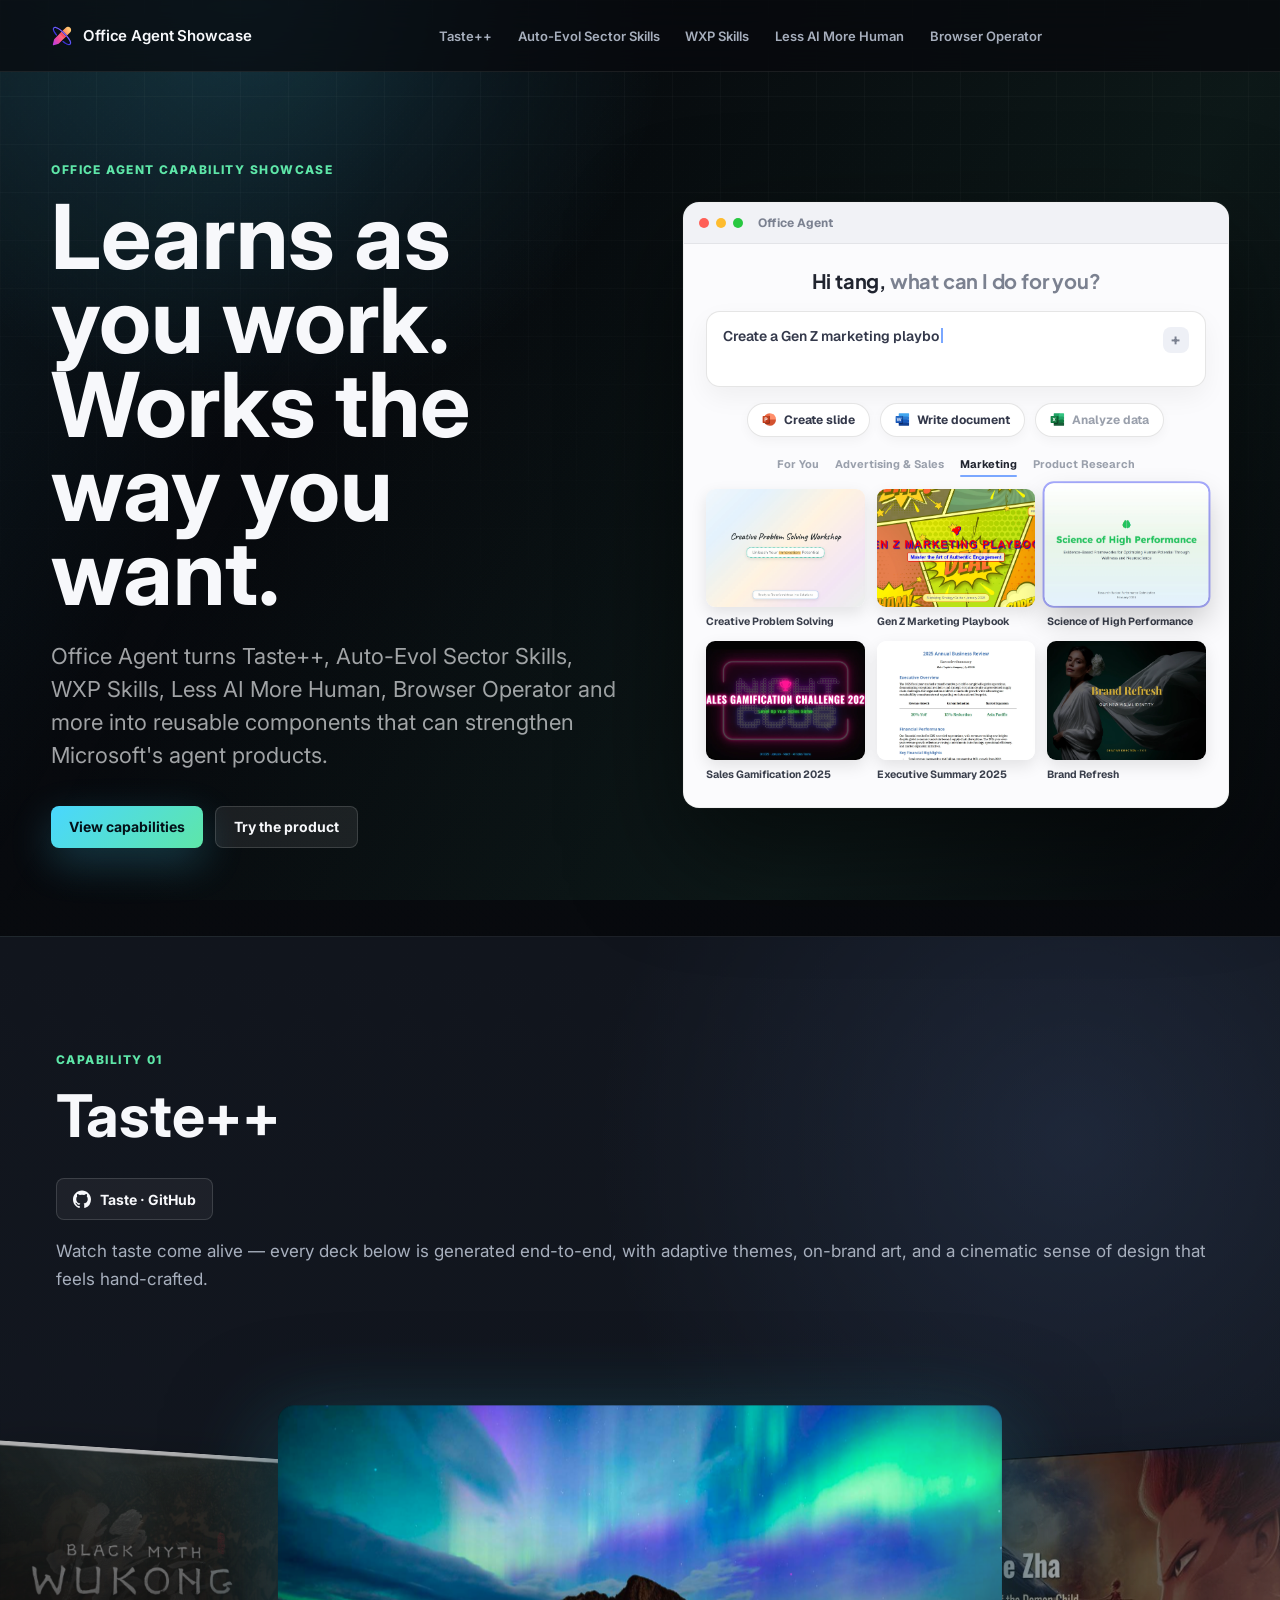
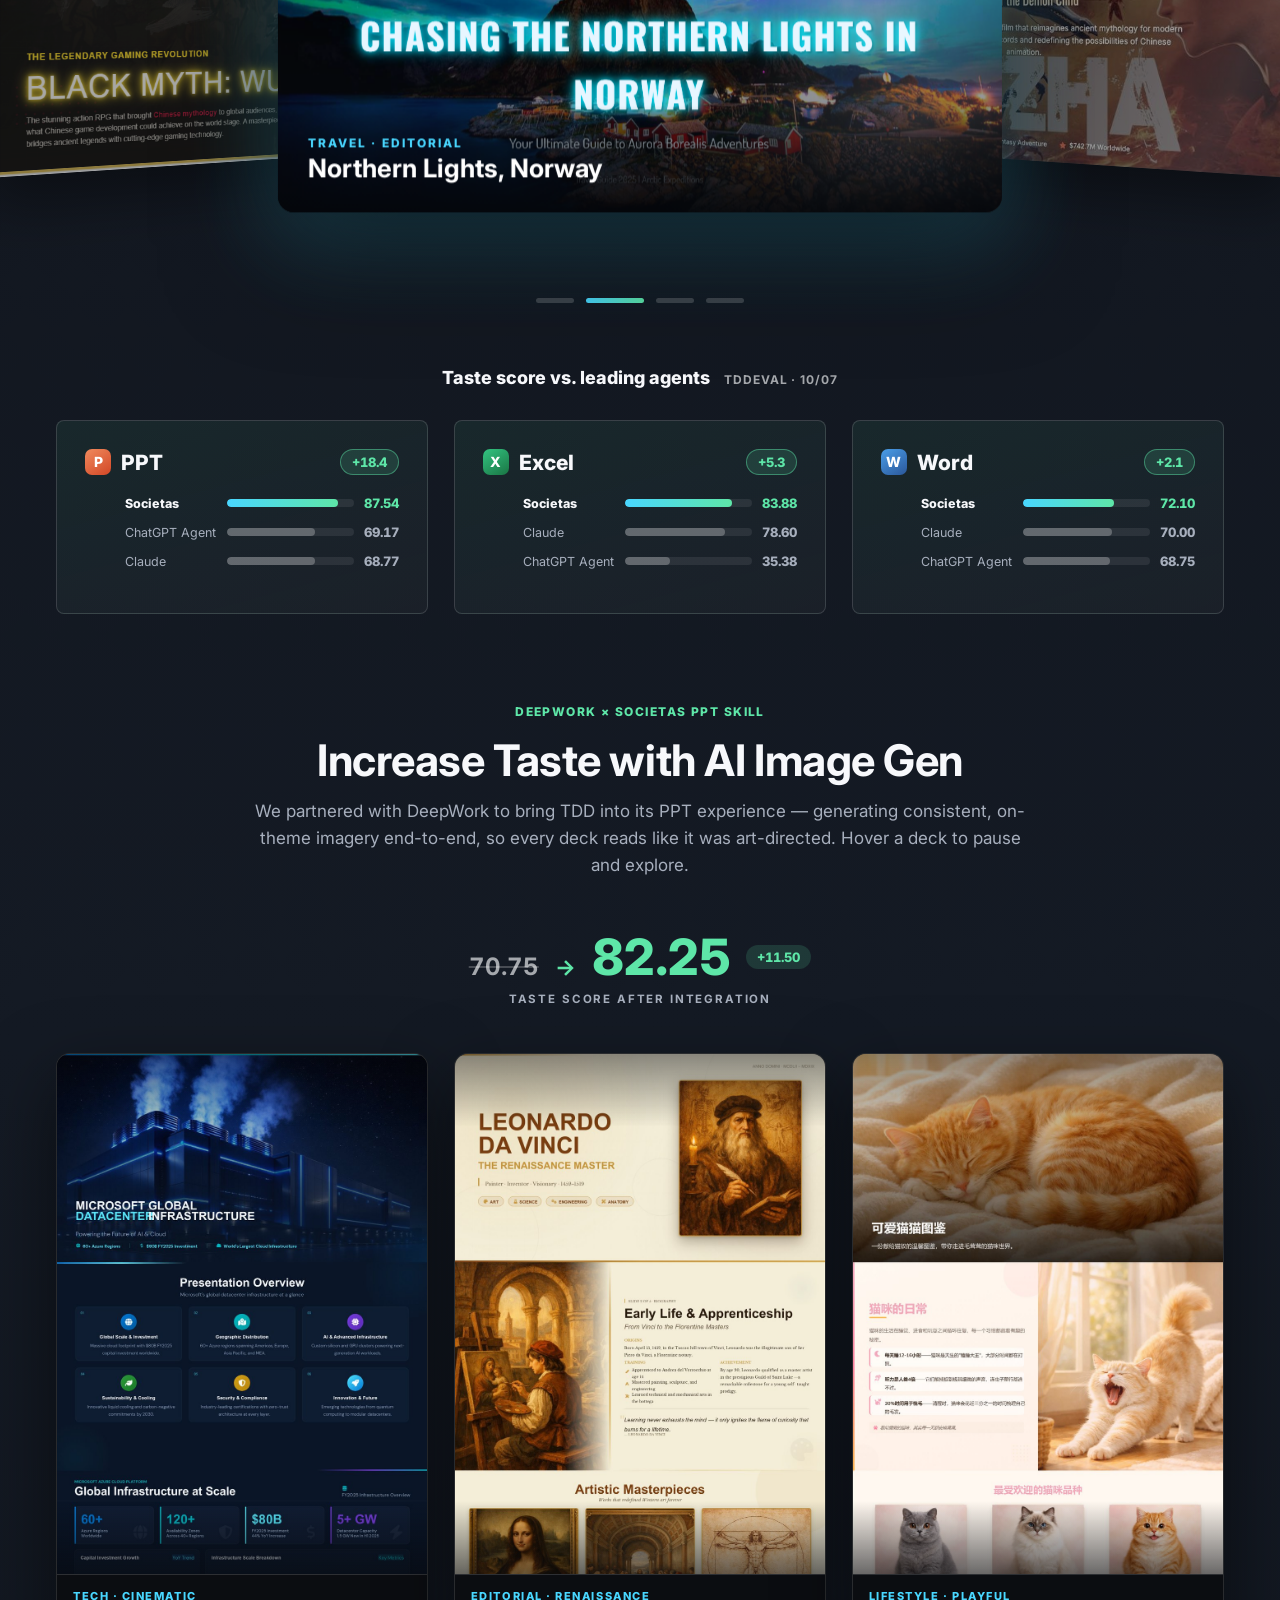
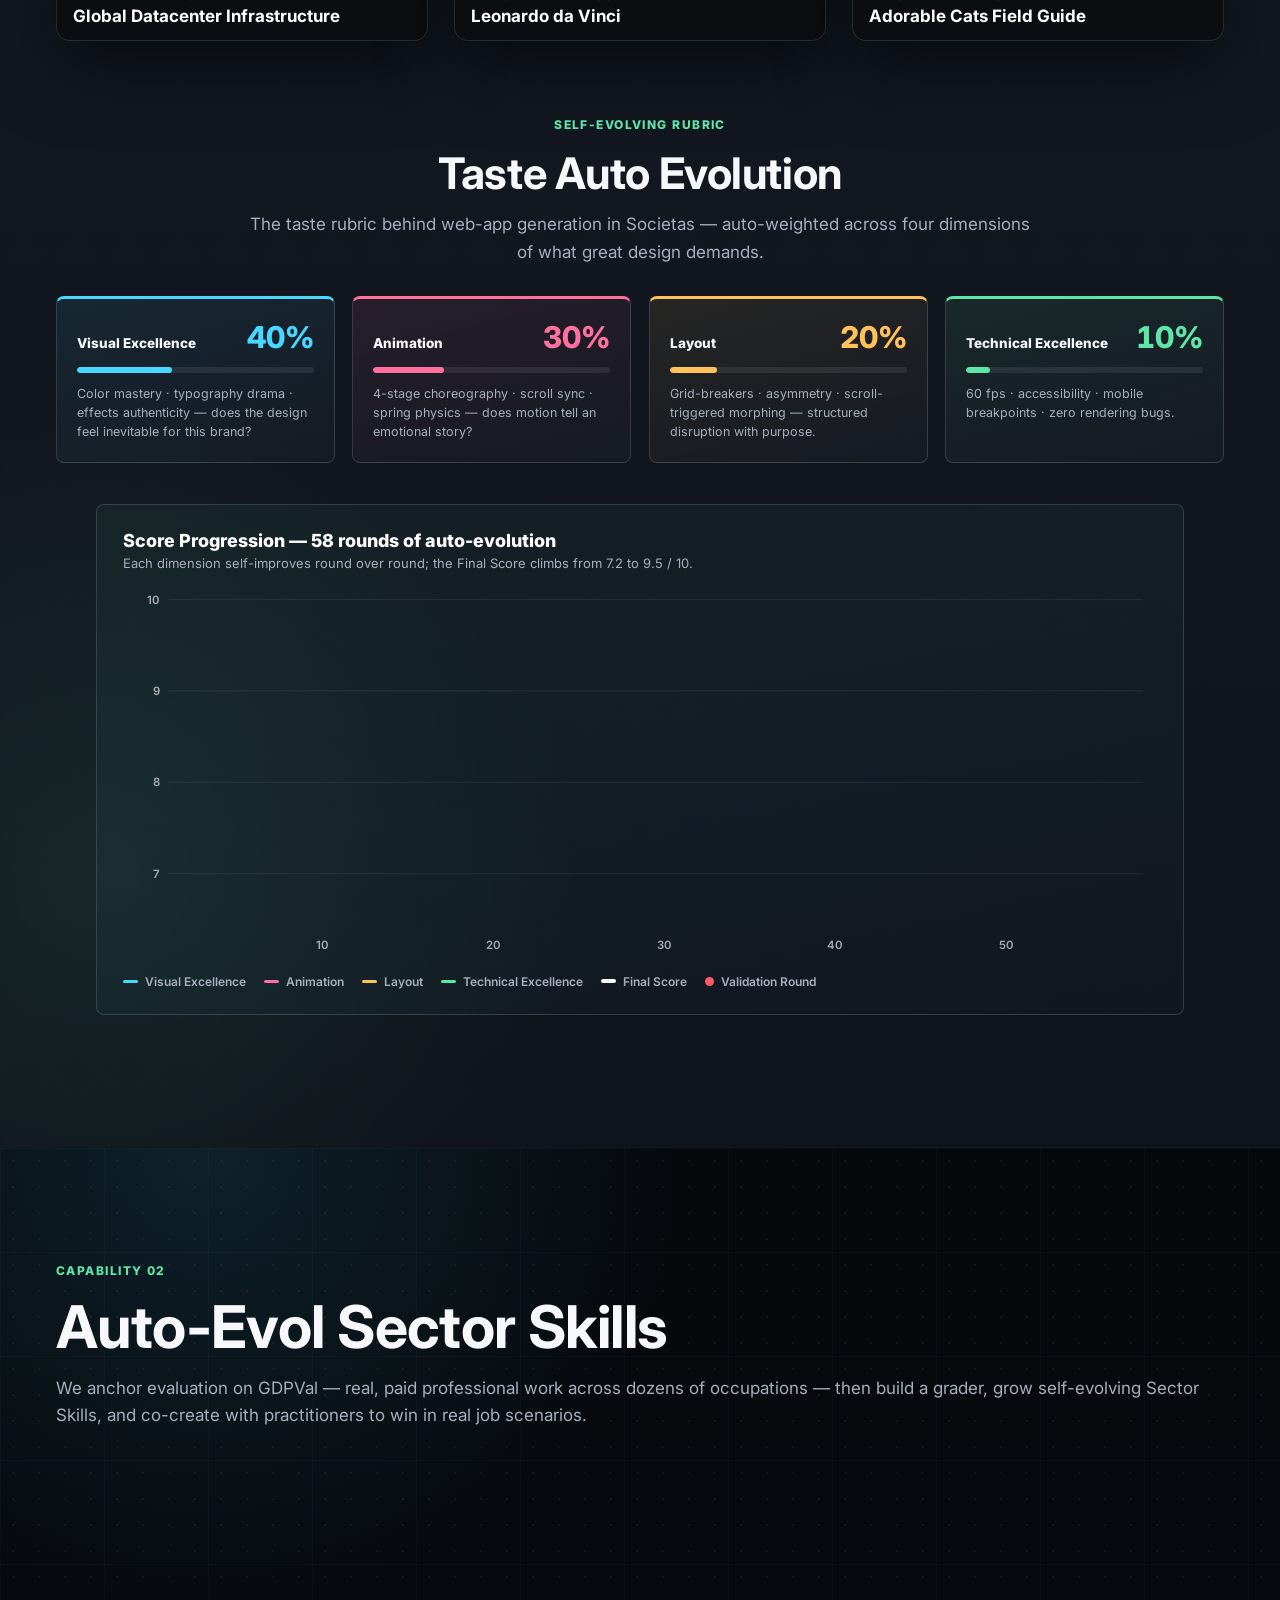
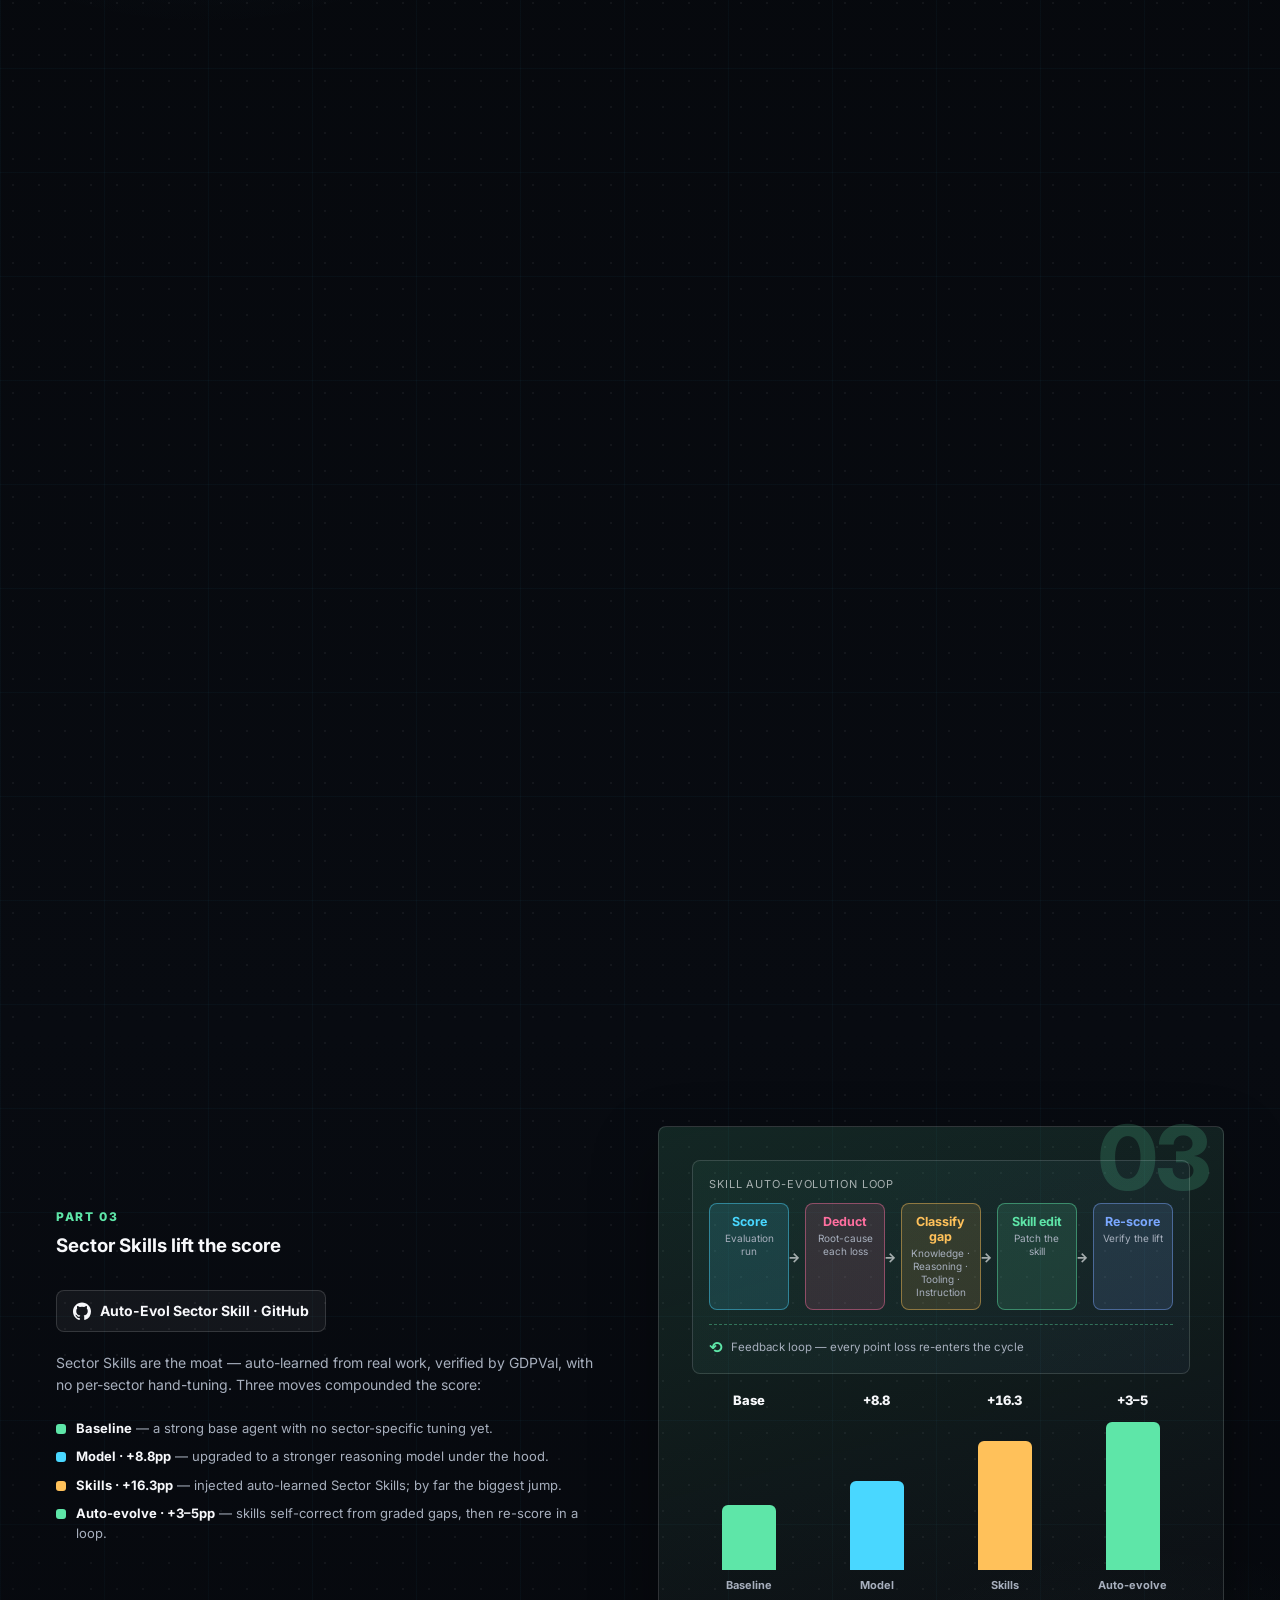
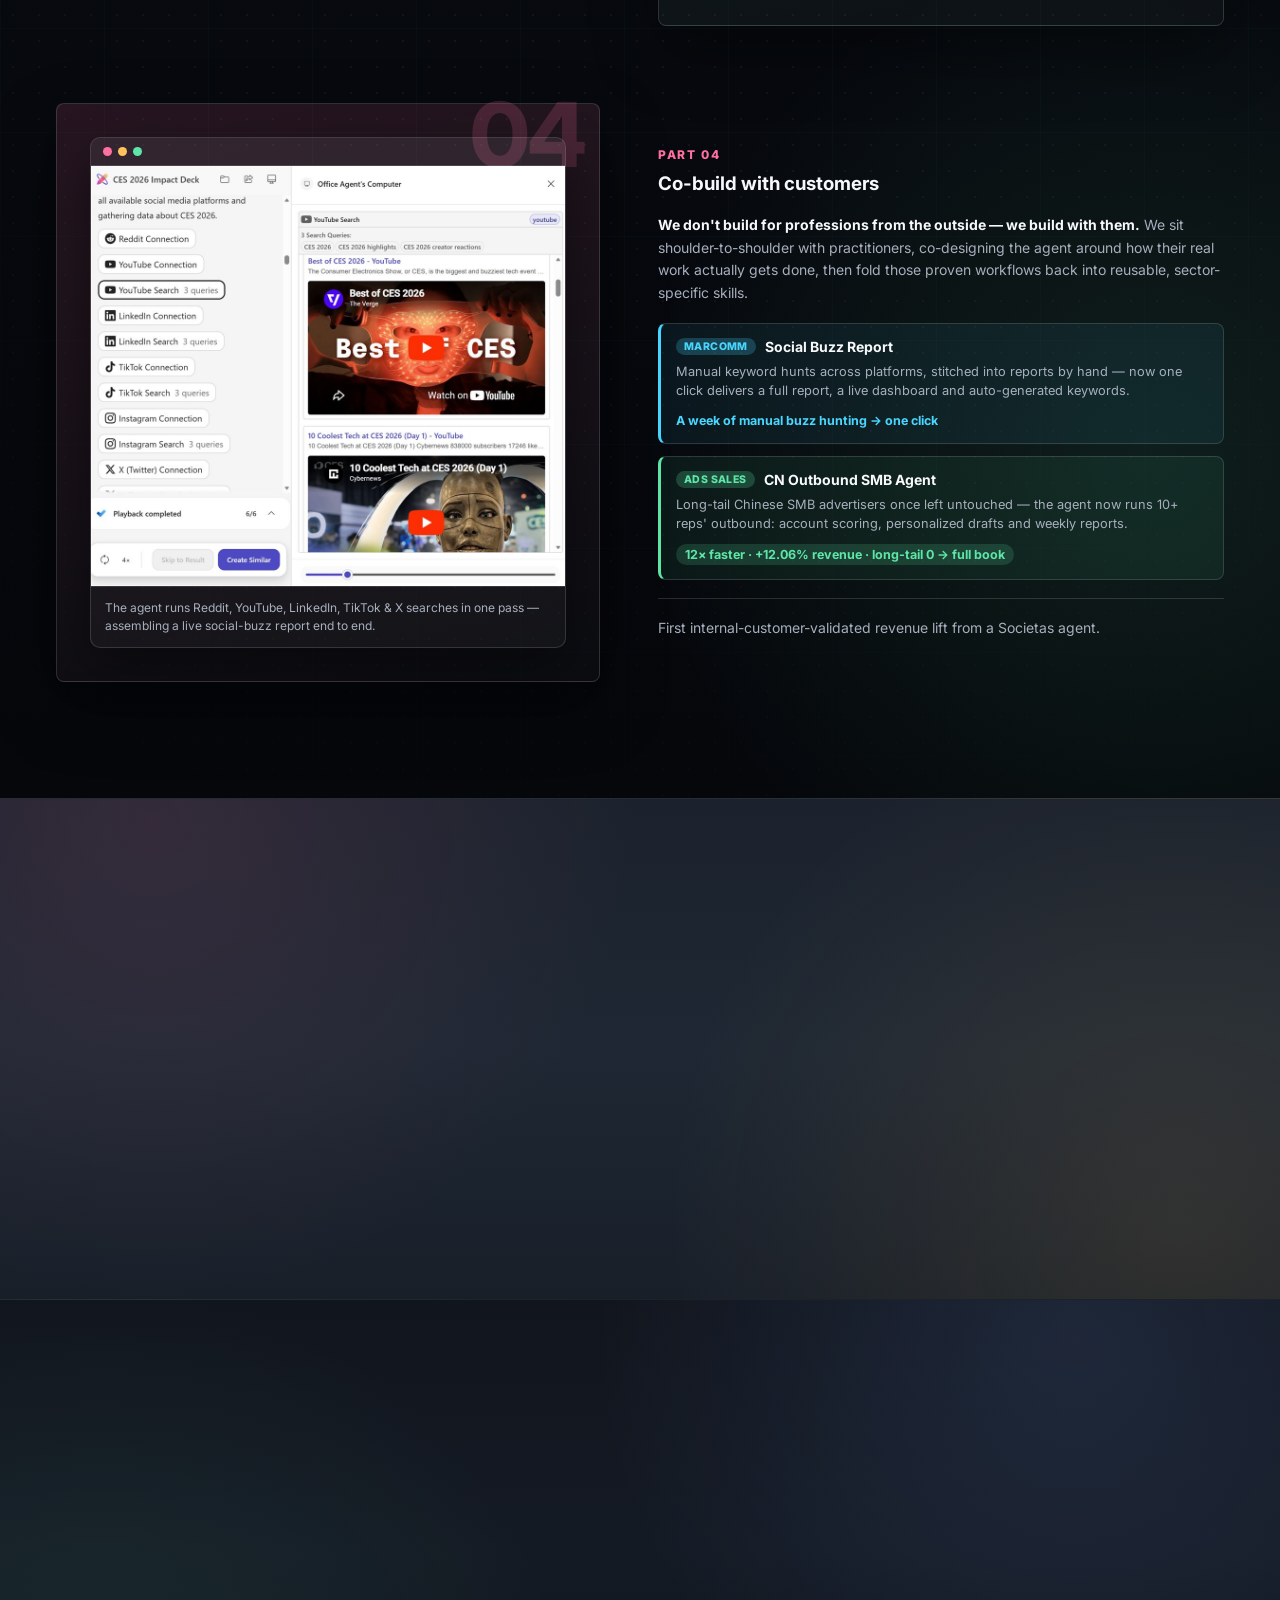
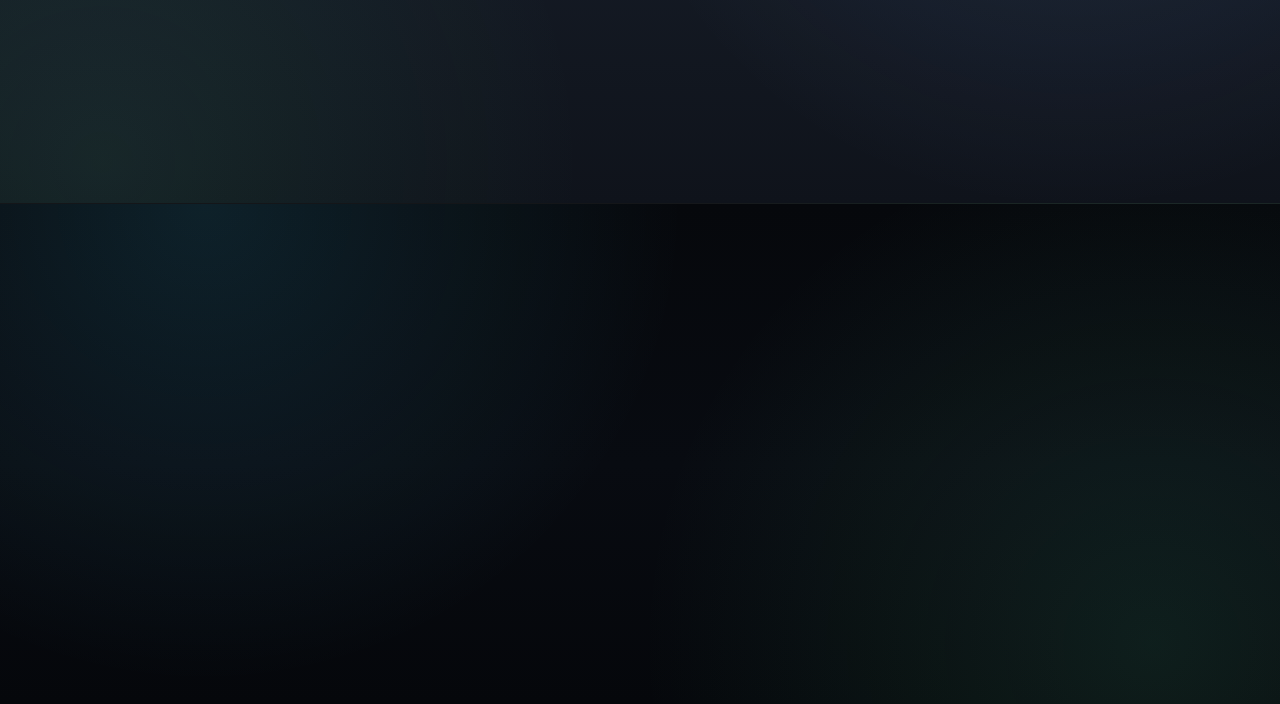
==== v1/index.html @ a9131912 "Initial commit: Office Agent capability showcase" ====
<!doctype html>
<html lang="en">
<head>
  <meta charset="utf-8">
  <meta name="viewport" content="width=device-width, initial-scale=1">
  <title>Office Agent Capability Showcase</title>
  <meta name="description" content="Office Agent turns Taste++, Auto-Evol Sector Skills, WXP Skills, Less AI More Human, and Browser Operator into reusable components that strengthen Microsoft's agent products.">
  <link rel="icon" href="../agent_logo.svg" type="image/svg+xml">
  <meta property="og:type" content="website">
  <meta property="og:title" content="Office Agent Capability Showcase">
  <meta property="og:description" content="Learns as you work. Works the way you want.">
  <meta property="og:image" content="assets/cover2_genz.png">
  <meta name="twitter:card" content="summary_large_image">
  <link rel="preconnect" href="https://fonts.googleapis.com">
  <link rel="preconnect" href="https://fonts.gstatic.com" crossorigin>
  <link href="https://fonts.googleapis.com/css2?family=Inter:wght@400;500;600;700;800&family=Plus+Jakarta+Sans:wght@500;600;700;800&display=swap" rel="stylesheet">
  <link rel="stylesheet" href="assets/fonts/geist.css">
  <link rel="stylesheet" href="styles.css">
</head>
<body>
  <div class="site-shell">
    <header class="topbar" aria-label="Primary navigation">
      <a class="brand" href="#top" aria-label="Office Agent Showcase home">
        <img class="brand-mark" src="../agent_logo.svg" alt="" width="22" height="22">
        <span>Office Agent Showcase</span>
      </a>
      <nav class="nav-links" aria-label="Showcase sections">
        <a href="#taste">Taste++</a>
        <a href="#eval">Auto-Evol Sector Skills</a>
        <a href="#excel">WXP Skills</a>
        <a href="#human">Less AI More Human</a>
        <a href="#browser">Browser Operator</a>
      </nav>
    </header>

    <main id="top">
      <section class="hero section-band" aria-labelledby="hero-title">
        <div class="hero-copy">
          <p class="eyebrow">Office Agent Capability Showcase</p>
          <h1 id="hero-title">Learns as you work. Works the way you want.</h1>
          <p class="hero-lede">Office Agent turns Taste++, Auto-Evol Sector Skills, WXP Skills, Less AI More Human, Browser Operator and more into reusable components that can strengthen Microsoft's agent products.</p>
          <div class="hero-actions">
            <a class="primary-button" href="#taste">View capabilities</a>
            <a class="secondary-button" href="https://societas.microsoft.com/" target="_blank" rel="noopener">Try the product</a>
          </div>
        </div>
        <div class="hero-stage" aria-label="Office Agent product preview">
          <div class="app-window">
            <div class="app-bar">
              <span class="app-dot"></span>
              <span class="app-dot"></span>
              <span class="app-dot"></span>
              <span class="app-url">Office Agent</span>
            </div>
            <div class="app-body">
              <h3 class="app-greeting">Hi tang, <span>what can I do for you?</span></h3>
              <div class="app-ask">
                <span class="ask-text"><span class="ask-typed"></span><span class="ask-caret"></span></span>
                <span class="ask-plus">+</span>
              </div>
              <div class="app-chips">
                <span class="chip"><img class="chip-ico" src="assets/ppt.svg" alt="">Create slide</span>
                <span class="chip"><img class="chip-ico" src="assets/word.svg" alt="">Write document</span>
                <span class="chip muted"><img class="chip-ico" src="assets/excel.svg" alt="">Analyze data</span>
              </div>
              <div class="app-tabs">
                <span class="tab active">For You</span>
                <span class="tab">Advertising &amp; Sales</span>
                <span class="tab">Marketing</span>
                <span class="tab">Product Research</span>
              </div>
              <div class="app-grid">
                <figure class="tpl">
                  <img class="tpl-thumb" src="assets/cover1_creative.png" alt="Creative Problem Solving Workshop slide cover" loading="lazy">
                  <figcaption>Creative Problem Solving</figcaption>
                </figure>
                <figure class="tpl">
                  <img class="tpl-thumb" src="assets/cover2_genz.png" alt="Gen Z Marketing Playbook slide cover" loading="lazy">
                  <figcaption>Gen Z Marketing Playbook</figcaption>
                </figure>
                <figure class="tpl">
                  <img class="tpl-thumb" src="assets/cover3_performance.png" alt="Science of High Performance slide cover" loading="lazy">
                  <figcaption>Science of High Performance</figcaption>
                </figure>
                <figure class="tpl">
                  <img class="tpl-thumb" src="assets/cover4_gamification.png" alt="Sales Gamification Challenge 2025 slide cover" loading="lazy">
                  <figcaption>Sales Gamification 2025</figcaption>
                </figure>
                <figure class="tpl">
                  <img class="tpl-thumb" src="assets/cover5_execsummary.png" alt="Executive Summary 2025 slide cover" loading="lazy">
                  <figcaption>Executive Summary 2025</figcaption>
                </figure>
                <figure class="tpl">
                  <img class="tpl-thumb" src="assets/cover6_brand.png" alt="Brand Refresh slide cover" loading="lazy">
                  <figcaption>Brand Refresh</figcaption>
                </figure>
              </div>
            </div>
          </div>
        </div>
      </section>

      <section id="taste" class="cap-band cap-band--slate" aria-labelledby="taste-title">
        <div class="cap-inner cap-inner--stack">
          <div class="cap-head">
            <p class="eyebrow">Capability 01</p>
            <h2 id="taste-title" class="cap-title">Taste++</h2>
            <a class="cap-link cap-link--gh taste-gh" href="#" target="_blank" rel="noopener">
              <svg viewBox="0 0 24 24" fill="currentColor" aria-hidden="true"><path d="M12 .5C5.37.5 0 5.87 0 12.5c0 5.3 3.44 9.8 8.21 11.39.6.11.82-.26.82-.58 0-.29-.01-1.04-.02-2.05-3.34.73-4.04-1.61-4.04-1.61-.55-1.39-1.33-1.76-1.33-1.76-1.09-.74.08-.73.08-.73 1.2.09 1.84 1.24 1.84 1.24 1.07 1.83 2.81 1.3 3.49.99.11-.78.42-1.3.76-1.6-2.67-.3-5.47-1.33-5.47-5.93 0-1.31.47-2.38 1.24-3.22-.12-.3-.54-1.52.12-3.18 0 0 1.01-.32 3.3 1.23a11.5 11.5 0 0 1 6 0c2.29-1.55 3.3-1.23 3.3-1.23.66 1.66.24 2.88.12 3.18.77.84 1.23 1.91 1.23 3.22 0 4.61-2.8 5.62-5.48 5.92.43.37.81 1.1.81 2.22 0 1.6-.01 2.9-.01 3.29 0 .32.21.7.82.58A12.01 12.01 0 0 0 24 12.5C24 5.87 18.63.5 12 .5z"/></svg>
              <span>Taste · GitHub</span>
            </a>
            <p class="cap-lede">Watch taste come alive — every deck below is generated end-to-end, with adaptive themes, on-brand art, and a cinematic sense of design that feels hand-crafted.</p>
          </div>

          <div class="taste-showcase" aria-label="Taste-generated slide gallery">
            <div class="taste-flow">
              <figure class="tslide" style="--tone:#ffb14a">
                <img src="assets/taste-wukong.png" alt="Black Myth: Wukong themed slide" />
                <figcaption><span>Gaming · Cinematic</span><strong>Black Myth: Wukong</strong></figcaption>
              </figure>
              <figure class="tslide" style="--tone:#49d7ff">
                <img src="assets/taste-norway.png" alt="Chasing the Northern Lights in Norway slide" />
                <figcaption><span>Travel · Editorial</span><strong>Northern Lights, Norway</strong></figcaption>
              </figure>
              <figure class="tslide" style="--tone:#ff6f9f">
                <img src="assets/taste-nezha.jpg" alt="Ne Zha animated film slide" />
                <figcaption><span>Film · Dramatic</span><strong>Ne Zha</strong></figcaption>
              </figure>
              <figure class="tslide" style="--tone:#5ee6a8">
                <img src="assets/taste-tacos.png" alt="Buen Provecho tacos recipe slide" />
                <figcaption><span>Food · Warm</span><strong>¡Buen Provecho!</strong></figcaption>
              </figure>
            </div>
            <div class="taste-dots" role="tablist" aria-label="Choose a slide">
              <button class="taste-dot" type="button" aria-label="Black Myth: Wukong"></button>
              <button class="taste-dot" type="button" aria-label="Northern Lights, Norway"></button>
              <button class="taste-dot" type="button" aria-label="Ne Zha"></button>
              <button class="taste-dot" type="button" aria-label="Buen Provecho"></button>
            </div>
          </div>

          <div class="taste-scores">
            <div class="taste-scores-cap">
              <span class="tsc-label">Taste score vs. leading agents</span>
              <span class="tsc-src">TDDEval · 10/07</span>
            </div>
            <div class="score-grid">
              <article class="score-card">
                <header class="sc-head">
                  <span class="sc-doc"><span class="sc-ico sc-ico--ppt" aria-hidden="true">P</span>PPT</span>
                  <span class="sc-lead">+18.4</span>
                </header>
                <ul class="sc-bars">
                  <li class="sc-row sc-row--win">
                    <span class="sc-name">Societas</span>
                    <span class="sc-track"><span class="sc-bar" style="width:87.54%"></span></span>
                    <b class="sc-val">87.54</b>
                  </li>
                  <li class="sc-row">
                    <span class="sc-name">ChatGPT Agent</span>
                    <span class="sc-track"><span class="sc-bar" style="width:69.17%"></span></span>
                    <b class="sc-val">69.17</b>
                  </li>
                  <li class="sc-row">
                    <span class="sc-name">Claude</span>
                    <span class="sc-track"><span class="sc-bar" style="width:68.77%"></span></span>
                    <b class="sc-val">68.77</b>
                  </li>
                </ul>
              </article>

              <article class="score-card">
                <header class="sc-head">
                  <span class="sc-doc"><span class="sc-ico sc-ico--excel" aria-hidden="true">X</span>Excel</span>
                  <span class="sc-lead">+5.3</span>
                </header>
                <ul class="sc-bars">
                  <li class="sc-row sc-row--win">
                    <span class="sc-name">Societas</span>
                    <span class="sc-track"><span class="sc-bar" style="width:83.88%"></span></span>
                    <b class="sc-val">83.88</b>
                  </li>
                  <li class="sc-row">
                    <span class="sc-name">Claude</span>
                    <span class="sc-track"><span class="sc-bar" style="width:78.60%"></span></span>
                    <b class="sc-val">78.60</b>
                  </li>
                  <li class="sc-row">
                    <span class="sc-name">ChatGPT Agent</span>
                    <span class="sc-track"><span class="sc-bar" style="width:35.38%"></span></span>
                    <b class="sc-val">35.38</b>
                  </li>
                </ul>
              </article>

              <article class="score-card">
                <header class="sc-head">
                  <span class="sc-doc"><span class="sc-ico sc-ico--word" aria-hidden="true">W</span>Word</span>
                  <span class="sc-lead">+2.1</span>
                </header>
                <ul class="sc-bars">
                  <li class="sc-row sc-row--win">
                    <span class="sc-name">Societas</span>
                    <span class="sc-track"><span class="sc-bar" style="width:72.10%"></span></span>
                    <b class="sc-val">72.10</b>
                  </li>
                  <li class="sc-row">
                    <span class="sc-name">Claude</span>
                    <span class="sc-track"><span class="sc-bar" style="width:70.00%"></span></span>
                    <b class="sc-val">70.00</b>
                  </li>
                  <li class="sc-row">
                    <span class="sc-name">ChatGPT Agent</span>
                    <span class="sc-track"><span class="sc-bar" style="width:68.75%"></span></span>
                    <b class="sc-val">68.75</b>
                  </li>
                </ul>
              </article>
            </div>
          </div>

          <div class="taste-ai">
            <div class="taste-sub">
              <p class="eyebrow">DeepWork × Societas PPT Skill</p>
              <h3 class="taste-sub-title">Increase Taste with AI Image Gen</h3>
              <p class="taste-sub-lede">We partnered with DeepWork to bring TDD into its PPT experience — generating consistent, on-theme imagery end-to-end, so every deck reads like it was art-directed. Hover a deck to pause and explore.</p>
              <div class="taste-lift-inline">
                <span class="tli-from">70.75</span>
                <span class="tli-arrow" aria-hidden="true">→</span>
                <span class="tli-to">82.25</span>
                <span class="tli-delta">+11.50</span>
              </div>
              <p class="tli-cap">Taste score after integration</p>
            </div>

            <div class="deck-strip" aria-label="AI image generation deck previews">
              <figure class="deck">
                <div class="deck-viewport"><img class="deck-img" src="assets/deck-datacenter.jpg" alt="AI-generated Microsoft global datacenter deck" /></div>
                <figcaption><span>Tech · Cinematic</span><strong>Global Datacenter Infrastructure</strong></figcaption>
              </figure>
              <figure class="deck">
                <div class="deck-viewport"><img class="deck-img" src="assets/deck-davinci.jpg" alt="AI-generated Leonardo da Vinci deck" /></div>
                <figcaption><span>Editorial · Renaissance</span><strong>Leonardo da Vinci</strong></figcaption>
              </figure>
              <figure class="deck">
                <div class="deck-viewport"><img class="deck-img" src="assets/deck-cats.jpg" alt="AI-generated cute cats deck" /></div>
                <figcaption><span>Lifestyle · Playful</span><strong>Adorable Cats Field Guide</strong></figcaption>
              </figure>
            </div>
          </div>

          <div class="taste-evo">
            <div class="taste-sub">
              <p class="eyebrow">Self-evolving rubric</p>
              <h3 class="taste-sub-title">Taste Auto Evolution</h3>
              <p class="taste-sub-lede">The taste rubric behind web-app generation in Societas — auto-weighted across four dimensions of what great design demands.</p>
            </div>
            <div class="evo-grid">
              <article class="evo-box tone-cyan">
                <div class="evo-top"><span class="evo-name">Visual Excellence</span><span class="evo-pct">40%</span></div>
                <div class="evo-track"><span class="evo-bar" style="width:40%"></span></div>
                <p class="evo-desc">Color mastery · typography drama · effects authenticity — does the design feel inevitable for this brand?</p>
              </article>
              <article class="evo-box tone-rose">
                <div class="evo-top"><span class="evo-name">Animation</span><span class="evo-pct">30%</span></div>
                <div class="evo-track"><span class="evo-bar" style="width:30%"></span></div>
                <p class="evo-desc">4-stage choreography · scroll sync · spring physics — does motion tell an emotional story?</p>
              </article>
              <article class="evo-box tone-amber">
                <div class="evo-top"><span class="evo-name">Layout</span><span class="evo-pct">20%</span></div>
                <div class="evo-track"><span class="evo-bar" style="width:20%"></span></div>
                <p class="evo-desc">Grid-breakers · asymmetry · scroll-triggered morphing — structured disruption with purpose.</p>
              </article>
              <article class="evo-box tone-green">
                <div class="evo-top"><span class="evo-name">Technical Excellence</span><span class="evo-pct">10%</span></div>
                <div class="evo-track"><span class="evo-bar" style="width:10%"></span></div>
                <p class="evo-desc">60 fps · accessibility · mobile breakpoints · zero rendering bugs.</p>
              </article>
            </div>

            <figure class="evo-chart" id="evoChart">
              <figcaption class="evo-chart-head">
                <span class="evo-chart-title">Score Progression — 58 rounds of auto-evolution</span>
                <span class="evo-chart-sub">Each dimension self-improves round over round; the Final Score climbs from 7.2 to 9.5 / 10.</span>
              </figcaption>
              <div class="evo-chart-plot" aria-hidden="true"></div>
              <div class="evo-legend">
                <span class="evo-leg tone-cyan"><i></i>Visual Excellence</span>
                <span class="evo-leg tone-rose"><i></i>Animation</span>
                <span class="evo-leg tone-amber"><i></i>Layout</span>
                <span class="evo-leg tone-green"><i></i>Technical Excellence</span>
                <span class="evo-leg evo-leg--final"><i></i>Final Score</span>
                <span class="evo-leg evo-leg--val"><i></i>Validation Round</span>
              </div>
            </figure>
          </div>
          </div>
        </div>
      </section>

      <section id="eval" class="cap-band cap-band--ink" aria-labelledby="eval-title">
        <div class="cap-inner cap-inner--stack">
          <div class="cap-head">
            <p class="eyebrow">Capability 02</p>
            <h2 id="eval-title" class="cap-title">Auto-Evol Sector Skills</h2>
            <p class="cap-lede">We anchor evaluation on GDPVal — real, paid professional work across dozens of occupations — then build a grader, grow self-evolving Sector Skills, and co-create with practitioners to win in real job scenarios.</p>
          </div>

          <div class="evol-flow">
            <article class="cap-card evol-row tone-cyan">
              <div class="evol-text">
                <span class="card-num">Part 01</span>
                <h3>From GAIA to GDPVal</h3>
                <a class="cap-link evol-link" href="https://openai.com/index/gdpval/" target="_blank" rel="noopener">
                  <svg viewBox="0 0 24 24" fill="none" stroke="currentColor" stroke-width="1.7" stroke-linecap="round" stroke-linejoin="round" aria-hidden="true"><path d="M14 4h6v6"/><path d="M20 4l-9 9"/><path d="M19 14v5a1 1 0 0 1-1 1H5a1 1 0 0 1-1-1V6a1 1 0 0 1 1-1h5"/></svg>
                  <span>GDPVal benchmark</span>
                </a>
                <p class="card-text"><b>It's a level-up, not a side-step.</b> GAIA scores general agent ability — web search, multi-step reasoning, tool use — and we ranked <b>#1</b>. But a top GAIA score still can't tell you whether an agent can finish a real analyst's or marketer's deliverable. So we re-anchored evaluation on <b>GDPVal</b>, OpenAI's benchmark of genuine, paid professional work.</p>
                <p class="card-note">Each task is modeled on a real deliverable and graded against expert human output — economically meaningful work, not toy puzzles. Winning here means winning the job.</p>
              </div>
              <div class="evol-media" data-step="01">
                <figure class="gaia-table-wrap">
                  <figcaption class="gaia-cap"><span class="gaia-pill">GAIA</span> Reported Results · general agentic ability</figcaption>
                  <table class="gaia-table">
                    <thead>
                      <tr><th>Agent</th><th>L1</th><th>L2</th><th>L3</th></tr>
                    </thead>
                    <tbody>
                      <tr class="gaia-win"><td>Societas <span class="gaia-rank">#1</span></td><td>88.7</td><td>76.7</td><td>60.0</td></tr>
                      <tr><td>Genspark</td><td>87.8</td><td>72.7</td><td>58.8</td></tr>
                      <tr><td>Manus</td><td>86.5</td><td>70.1</td><td>57.7</td></tr>
                      <tr><td>ChatGPT Agent</td><td>–</td><td>–</td><td>–</td></tr>
                      <tr><td>OAI DR</td><td>74.3</td><td>69.1</td><td>42.3</td></tr>
                    </tbody>
                  </table>
                  <p class="gaia-foot">Official metrics reported by competitors · Manus Mar 10 2025 · Genspark Apr 25 2025 · OAI DR Feb 2 2025.</p>
                </figure>
                <div class="gdpval-hop" aria-hidden="true"><span>re-anchored on</span></div>
                <div class="gdpval-panel">
                  <div class="gdpval-head"><span class="gdpval-badge">GDPVal</span><span class="gdpval-sub">Real, paid professional work — graded against expert deliverables</span></div>
                  <div class="cov-hero" aria-label="GDPVal coverage">
                    <div class="cov-stat"><b data-count="1320">1,320</b><span>paid-work tasks</span></div>
                    <div class="cov-stat"><b data-count="44">44</b><span>occupations</span></div>
                    <div class="cov-stat"><b data-count="9">9</b><span>GDP sectors</span></div>
                  </div>
                  <p class="gdpval-foot">Built by professionals with <b>14+ yrs</b> experience · <b>$3T+</b> of US wages in scope · deliverables span docs, slides, sheets &amp; diagrams.</p>
                </div>
              </div>
            </article>

            <article class="cap-card evol-row tone-blue">
              <div class="evol-text">
                <span class="card-num">Part 02</span>
                <h3>An automated grader</h3>
                <a class="cap-link evol-link" href="#">
                  <svg viewBox="0 0 24 24" fill="none" stroke="currentColor" stroke-width="1.7" stroke-linecap="round" stroke-linejoin="round" aria-hidden="true"><path d="M5 3l14 9-14 9z"/></svg>
                  <span>Try our Grader</span>
                </a>
                <p class="card-text">GDPVal ships the tasks and grading guidance, but no ready-to-run grader. We built the missing evaluation layer — two complementary graders on one shared harness.</p>
              </div>
              <div class="evol-media" data-step="02">
                <div class="grader-diagram">
                  <div class="grader-pair">
                    <div class="grader-node tone-cyan"><strong>Pairwise Grader</strong><span>Blind A/B comparison of two deliverables with written justification — captures which output a human would actually prefer.</span></div>
                    <div class="grader-node tone-amber"><strong>Rubric Scorer</strong><span>Criterion-by-criterion scoring against GDPVal rubrics — gives an absolute, explainable quality number.</span></div>
                  </div>
                  <span class="grader-arrow" aria-hidden="true">↓</span>
                  <div class="grader-harness"><strong>Universal Evaluation Harness</strong><span>One agent-agnostic pipeline drives both graders, so any agent, product or version is measured the same way — and stays comparable over time.</span></div>
                </div>
              </div>
            </article>

            <article class="cap-card evol-row tone-green">
              <div class="evol-text">
                <span class="card-num">Part 03</span>
                <h3>Sector Skills lift the score</h3>
                <a class="cap-link cap-link--gh evol-link" href="#">
                  <svg viewBox="0 0 24 24" fill="currentColor" aria-hidden="true"><path d="M12 .5C5.37.5 0 5.87 0 12.5c0 5.3 3.44 9.8 8.21 11.39.6.11.82-.26.82-.58 0-.29-.01-1.04-.02-2.05-3.34.73-4.04-1.61-4.04-1.61-.55-1.39-1.33-1.76-1.33-1.76-1.09-.74.08-.73.08-.73 1.2.09 1.84 1.24 1.84 1.24 1.07 1.83 2.81 1.3 3.49.99.11-.78.42-1.3.76-1.6-2.67-.3-5.47-1.33-5.47-5.93 0-1.31.47-2.38 1.24-3.22-.12-.3-.54-1.52.12-3.18 0 0 1.01-.32 3.3 1.23a11.5 11.5 0 0 1 6 0c2.29-1.55 3.3-1.23 3.3-1.23.66 1.66.24 2.88.12 3.18.77.84 1.23 1.91 1.23 3.22 0 4.61-2.8 5.62-5.48 5.92.43.37.81 1.1.81 2.22 0 1.6-.01 2.9-.01 3.29 0 .32.21.7.82.58A12.01 12.01 0 0 0 24 12.5C24 5.87 18.63.5 12 .5z"/></svg>
                  <span>Auto-Evol Sector Skill · GitHub</span>
                </a>
                <p class="card-text">Sector Skills are the moat — auto-learned from real work, verified by GDPVal, with no per-sector hand-tuning. Three moves compounded the score:</p>
                <div class="bar-legend">
                  <div class="bl-item"><span class="bl-dot"></span><span><b>Baseline</b> — a strong base agent with no sector-specific tuning yet.</span></div>
                  <div class="bl-item"><span class="bl-dot tone-cyan"></span><span><b>Model · +8.8pp</b> — upgraded to a stronger reasoning model under the hood.</span></div>
                  <div class="bl-item"><span class="bl-dot tone-amber"></span><span><b>Skills · +16.3pp</b> — injected auto-learned Sector Skills; by far the biggest jump.</span></div>
                  <div class="bl-item"><span class="bl-dot tone-green"></span><span><b>Auto-evolve · +3–5pp</b> — skills self-correct from graded gaps, then re-score in a loop.</span></div>
                </div>
              </div>
              <div class="evol-media" data-step="03">
                <div class="evol-loop" aria-label="Skill auto-evolution loop">
                  <span class="loop-head">Skill Auto-Evolution loop</span>
                  <div class="loop-steps">
                    <span class="loop-step tone-cyan"><b>Score</b><i>Evaluation run</i></span>
                    <span class="loop-step tone-rose"><b>Deduct</b><i>Root-cause each loss</i></span>
                    <span class="loop-step tone-amber"><b>Classify gap</b><i>Knowledge · Reasoning · Tooling · Instruction</i></span>
                    <span class="loop-step tone-green"><b>Skill edit</b><i>Patch the skill</i></span>
                    <span class="loop-step tone-blue"><b>Re-score</b><i>Verify the lift</i></span>
                  </div>
                  <div class="loop-back"><span class="loop-back-ico" aria-hidden="true">⟲</span> Feedback loop — every point loss re-enters the cycle</div>
                </div>
                <div class="bar-chart" aria-label="GDPVal score progression">
                  <div class="bar-col"><span class="bar-val">Base</span><div class="bar-track"><div class="bar" style="height:42%"></div></div><span class="bar-label">Baseline</span></div>
                  <div class="bar-col"><span class="bar-val">+8.8</span><div class="bar-track"><div class="bar tone-cyan" style="height:58%"></div></div><span class="bar-label">Model</span></div>
                  <div class="bar-col"><span class="bar-val">+16.3</span><div class="bar-track"><div class="bar tone-amber" style="height:84%"></div></div><span class="bar-label">Skills</span></div>
                  <div class="bar-col"><span class="bar-val">+3–5</span><div class="bar-track"><div class="bar tone-green" style="height:96%"></div></div><span class="bar-label">Auto-evolve</span></div>
                </div>
              </div>
            </article>

            <article class="cap-card evol-row tone-rose">
              <div class="evol-text">
                <span class="card-num">Part 04</span>
                <h3>Co-build with customers</h3>
                <p class="card-text"><b>We don't build for professions from the outside — we build with them.</b> We sit shoulder-to-shoulder with practitioners, co-designing the agent around how their real work actually gets done, then fold those proven workflows back into reusable, sector-specific skills.</p>
                <div class="case-list">
                  <div class="case tone-cyan">
                    <div class="case-top"><span class="case-tag">MarComm</span><span class="case-name">Social Buzz Report</span></div>
                    <p>Manual keyword hunts across platforms, stitched into reports by hand — now one click delivers a full report, a live dashboard and auto-generated keywords.</p>
                    <span class="case-metric">A week of manual buzz hunting → one click</span>
                  </div>
                  <div class="case tone-green">
                    <div class="case-top"><span class="case-tag">Ads Sales</span><span class="case-name">CN Outbound SMB Agent</span></div>
                    <p>Long-tail Chinese SMB advertisers once left untouched — the agent now runs 10+ reps' outbound: account scoring, personalized drafts and weekly reports.</p>
                    <span class="case-metric case-metric--win">12× faster · +12.06% revenue · long-tail 0 → full book</span>
                  </div>
                </div>
                <p class="card-note">First internal-customer-validated revenue lift from a Societas agent.</p>
              </div>
              <div class="evol-media" data-step="04">
                <figure class="ux-shot">
                  <span class="ux-bar" aria-hidden="true"><i></i><i></i><i></i></span>
                  <img src="assets/ux-social-buzz.jpg" alt="Office Agent's Computer autonomously running Reddit, YouTube, LinkedIn, TikTok and X searches to assemble a social buzz report" loading="lazy">
                  <figcaption>The agent runs Reddit, YouTube, LinkedIn, TikTok &amp; X searches in one pass — assembling a live social-buzz report end to end.</figcaption>
                </figure>
              </div>
            </article>
          </div>
        </div>
      </section>

      <section id="excel" class="cap-band cap-band--char" aria-labelledby="excel-title">
        <div class="cap-inner">
          <div class="cap-copy">
            <p class="eyebrow">Capability 03</p>
            <h2 id="excel-title" class="cap-title">WXP Skills</h2>
            <p class="cap-lede">Spreadsheet intelligence for business work: multi-sheet reasoning, formula repair, chart optimization, financial analysis, and reporting workflows.</p>
          </div>
          <div class="cap-visual">
            <div class="sheet-visual" aria-label="Spreadsheet visualization">
              <span></span><span></span><span class="hot"></span><span></span>
              <span></span><span class="hot"></span><span></span><span></span>
              <span></span><span></span><span></span><span class="hot"></span>
              <span class="hot"></span><span></span><span></span><span></span>
            </div>
          </div>
        </div>
      </section>

      <section id="human" class="cap-band cap-band--slate" aria-labelledby="human-title">
        <div class="cap-inner">
          <div class="cap-copy">
            <p class="eyebrow">Capability 04</p>
            <h2 id="human-title" class="cap-title">Less AI More Human</h2>
            <p class="cap-lede">Reduce the generic AI feel with authored narrative structure, brand-aware finishing, richer layouts, and professional artifact polish.</p>
          </div>
          <div class="cap-visual">
            <div class="craft-meter" aria-label="Human craft meter">
              <div>
                <span>AI-ish</span>
                <span>Crafted</span>
              </div>
              <div class="meter-track"><span></span></div>
            </div>
          </div>
        </div>
      </section>

      <section id="browser" class="cap-band cap-band--ink" aria-labelledby="browser-title">
        <div class="cap-inner">
          <div class="cap-copy">
            <p class="eyebrow">Capability 05</p>
            <h2 id="browser-title" class="cap-title">Browser Operator</h2>
            <p class="cap-lede">Close the last mile when known data sources or web fetch fail by simulating user behavior in the authenticated browser context.</p>
          </div>
          <div class="cap-visual">
            <div class="browser-window" aria-label="Browser workflow illustration">
              <div class="browser-chrome"><span></span><span></span><span></span></div>
              <div class="browser-row active">Navigate authenticated app</div>
              <div class="browser-row">Click, filter, inspect</div>
              <div class="browser-row">Download and transform</div>
            </div>
          </div>
        </div>
      </section>
    </main>
  </div>

  <script src="script.js"></script>
</body>
</html>
---- v1/assets/fonts/geist.css ----
/* cyrillic-ext */
@font-face {
  font-family: 'Geist';
  font-style: normal;
  font-weight: 400;
  font-display: swap;
  src: url(./gyByhwUxId8gMEwRGFWfOw.woff2) format('woff2');
  unicode-range: U+0460-052F, U+1C80-1C8A, U+20B4, U+2DE0-2DFF, U+A640-A69F, U+FE2E-FE2F;
}
/* cyrillic */
@font-face {
  font-family: 'Geist';
  font-style: normal;
  font-weight: 400;
  font-display: swap;
  src: url(./gyByhwUxId8gMEwYGFWfOw.woff2) format('woff2');
  unicode-range: U+0301, U+0400-045F, U+0490-0491, U+04B0-04B1, U+2116;
}
/* vietnamese */
@font-face {
  font-family: 'Geist';
  font-style: normal;
  font-weight: 400;
  font-display: swap;
  src: url(./gyByhwUxId8gMEwTGFWfOw.woff2) format('woff2');
  unicode-range: U+0102-0103, U+0110-0111, U+0128-0129, U+0168-0169, U+01A0-01A1, U+01AF-01B0, U+0300-0301, U+0303-0304, U+0308-0309, U+0323, U+0329, U+1EA0-1EF9, U+20AB;
}
/* latin-ext */
@font-face {
  font-family: 'Geist';
  font-style: normal;
  font-weight: 400;
  font-display: swap;
  src: url(./gyByhwUxId8gMEwSGFWfOw.woff2) format('woff2');
  unicode-range: U+0100-02BA, U+02BD-02C5, U+02C7-02CC, U+02CE-02D7, U+02DD-02FF, U+0304, U+0308, U+0329, U+1D00-1DBF, U+1E00-1E9F, U+1EF2-1EFF, U+2020, U+20A0-20AB, U+20AD-20C0, U+2113, U+2C60-2C7F, U+A720-A7FF;
}
/* latin */
@font-face {
  font-family: 'Geist';
  font-style: normal;
  font-weight: 400;
  font-display: swap;
  src: url(./gyByhwUxId8gMEwcGFU.woff2) format('woff2');
  unicode-range: U+0000-00FF, U+0131, U+0152-0153, U+02BB-02BC, U+02C6, U+02DA, U+02DC, U+0304, U+0308, U+0329, U+2000-206F, U+20AC, U+2122, U+2191, U+2193, U+2212, U+2215, U+FEFF, U+FFFD;
}
/* cyrillic-ext */
@font-face {
  font-family: 'Geist';
  font-style: normal;
  font-weight: 500;
  font-display: swap;
  src: url(./gyByhwUxId8gMEwRGFWfOw.woff2) format('woff2');
  unicode-range: U+0460-052F, U+1C80-1C8A, U+20B4, U+2DE0-2DFF, U+A640-A69F, U+FE2E-FE2F;
}
/* cyrillic */
@font-face {
  font-family: 'Geist';
  font-style: normal;
  font-weight: 500;
  font-display: swap;
  src: url(./gyByhwUxId8gMEwYGFWfOw.woff2) format('woff2');
  unicode-range: U+0301, U+0400-045F, U+0490-0491, U+04B0-04B1, U+2116;
}
/* vietnamese */
@font-face {
  font-family: 'Geist';
  font-style: normal;
  font-weight: 500;
  font-display: swap;
  src: url(./gyByhwUxId8gMEwTGFWfOw.woff2) format('woff2');
  unicode-range: U+0102-0103, U+0110-0111, U+0128-0129, U+0168-0169, U+01A0-01A1, U+01AF-01B0, U+0300-0301, U+0303-0304, U+0308-0309, U+0323, U+0329, U+1EA0-1EF9, U+20AB;
}
/* latin-ext */
@font-face {
  font-family: 'Geist';
  font-style: normal;
  font-weight: 500;
  font-display: swap;
  src: url(./gyByhwUxId8gMEwSGFWfOw.woff2) format('woff2');
  unicode-range: U+0100-02BA, U+02BD-02C5, U+02C7-02CC, U+02CE-02D7, U+02DD-02FF, U+0304, U+0308, U+0329, U+1D00-1DBF, U+1E00-1E9F, U+1EF2-1EFF, U+2020, U+20A0-20AB, U+20AD-20C0, U+2113, U+2C60-2C7F, U+A720-A7FF;
}
/* latin */
@font-face {
  font-family: 'Geist';
  font-style: normal;
  font-weight: 500;
  font-display: swap;
  src: url(./gyByhwUxId8gMEwcGFU.woff2) format('woff2');
  unicode-range: U+0000-00FF, U+0131, U+0152-0153, U+02BB-02BC, U+02C6, U+02DA, U+02DC, U+0304, U+0308, U+0329, U+2000-206F, U+20AC, U+2122, U+2191, U+2193, U+2212, U+2215, U+FEFF, U+FFFD;
}
/* cyrillic-ext */
@font-face {
  font-family: 'Geist';
  font-style: normal;
  font-weight: 600;
  font-display: swap;
  src: url(./gyByhwUxId8gMEwRGFWfOw.woff2) format('woff2');
  unicode-range: U+0460-052F, U+1C80-1C8A, U+20B4, U+2DE0-2DFF, U+A640-A69F, U+FE2E-FE2F;
}
/* cyrillic */
@font-face {
  font-family: 'Geist';
  font-style: normal;
  font-weight: 600;
  font-display: swap;
  src: url(./gyByhwUxId8gMEwYGFWfOw.woff2) format('woff2');
  unicode-range: U+0301, U+0400-045F, U+0490-0491, U+04B0-04B1, U+2116;
}
/* vietnamese */
@font-face {
  font-family: 'Geist';
  font-style: normal;
  font-weight: 600;
  font-display: swap;
  src: url(./gyByhwUxId8gMEwTGFWfOw.woff2) format('woff2');
  unicode-range: U+0102-0103, U+0110-0111, U+0128-0129, U+0168-0169, U+01A0-01A1, U+01AF-01B0, U+0300-0301, U+0303-0304, U+0308-0309, U+0323, U+0329, U+1EA0-1EF9, U+20AB;
}
/* latin-ext */
@font-face {
  font-family: 'Geist';
  font-style: normal;
  font-weight: 600;
  font-display: swap;
  src: url(./gyByhwUxId8gMEwSGFWfOw.woff2) format('woff2');
  unicode-range: U+0100-02BA, U+02BD-02C5, U+02C7-02CC, U+02CE-02D7, U+02DD-02FF, U+0304, U+0308, U+0329, U+1D00-1DBF, U+1E00-1E9F, U+1EF2-1EFF, U+2020, U+20A0-20AB, U+20AD-20C0, U+2113, U+2C60-2C7F, U+A720-A7FF;
}
/* latin */
@font-face {
  font-family: 'Geist';
  font-style: normal;
  font-weight: 600;
  font-display: swap;
  src: url(./gyByhwUxId8gMEwcGFU.woff2) format('woff2');
  unicode-range: U+0000-00FF, U+0131, U+0152-0153, U+02BB-02BC, U+02C6, U+02DA, U+02DC, U+0304, U+0308, U+0329, U+2000-206F, U+20AC, U+2122, U+2191, U+2193, U+2212, U+2215, U+FEFF, U+FFFD;
}
/* cyrillic-ext */
@font-face {
  font-family: 'Geist';
  font-style: normal;
  font-weight: 700;
  font-display: swap;
  src: url(./gyByhwUxId8gMEwRGFWfOw.woff2) format('woff2');
  unicode-range: U+0460-052F, U+1C80-1C8A, U+20B4, U+2DE0-2DFF, U+A640-A69F, U+FE2E-FE2F;
}
/* cyrillic */
@font-face {
  font-family: 'Geist';
  font-style: normal;
  font-weight: 700;
  font-display: swap;
  src: url(./gyByhwUxId8gMEwYGFWfOw.woff2) format('woff2');
  unicode-range: U+0301, U+0400-045F, U+0490-0491, U+04B0-04B1, U+2116;
}
/* vietnamese */
@font-face {
  font-family: 'Geist';
  font-style: normal;
  font-weight: 700;
  font-display: swap;
  src: url(./gyByhwUxId8gMEwTGFWfOw.woff2) format('woff2');
  unicode-range: U+0102-0103, U+0110-0111, U+0128-0129, U+0168-0169, U+01A0-01A1, U+01AF-01B0, U+0300-0301, U+0303-0304, U+0308-0309, U+0323, U+0329, U+1EA0-1EF9, U+20AB;
}
/* latin-ext */
@font-face {
  font-family: 'Geist';
  font-style: normal;
  font-weight: 700;
  font-display: swap;
  src: url(./gyByhwUxId8gMEwSGFWfOw.woff2) format('woff2');
  unicode-range: U+0100-02BA, U+02BD-02C5, U+02C7-02CC, U+02CE-02D7, U+02DD-02FF, U+0304, U+0308, U+0329, U+1D00-1DBF, U+1E00-1E9F, U+1EF2-1EFF, U+2020, U+20A0-20AB, U+20AD-20C0, U+2113, U+2C60-2C7F, U+A720-A7FF;
}
/* latin */
@font-face {
  font-family: 'Geist';
  font-style: normal;
  font-weight: 700;
  font-display: swap;
  src: url(./gyByhwUxId8gMEwcGFU.woff2) format('woff2');
  unicode-range: U+0000-00FF, U+0131, U+0152-0153, U+02BB-02BC, U+02C6, U+02DA, U+02DC, U+0304, U+0308, U+0329, U+2000-206F, U+20AC, U+2122, U+2191, U+2193, U+2212, U+2215, U+FEFF, U+FFFD;
}
/* cyrillic-ext */
@font-face {
  font-family: 'Geist Mono';
  font-style: normal;
  font-weight: 400;
  font-display: swap;
  src: url(./or3nQ6H-1_WfwkMZI_qYFrodmgPn.woff2) format('woff2');
  unicode-range: U+0460-052F, U+1C80-1C8A, U+20B4, U+2DE0-2DFF, U+A640-A69F, U+FE2E-FE2F;
}
/* cyrillic */
@font-face {
  font-family: 'Geist Mono';
  font-style: normal;
  font-weight: 400;
  font-display: swap;
  src: url(./or3nQ6H-1_WfwkMZI_qYFrMdmgPn.woff2) format('woff2');
  unicode-range: U+0301, U+0400-045F, U+0490-0491, U+04B0-04B1, U+2116;
}
/* symbols2 */
@font-face {
  font-family: 'Geist Mono';
  font-style: normal;
  font-weight: 400;
  font-display: swap;
  src: url(./or3nQ6H-1_WfwkMZI_qYFg08vz7ehw.woff2) format('woff2');
  unicode-range: U+2000-2001, U+2004-2008, U+200A, U+23B8-23BD, U+2500-259F;
}
/* vietnamese */
@font-face {
  font-family: 'Geist Mono';
  font-style: normal;
  font-weight: 400;
  font-display: swap;
  src: url(./or3nQ6H-1_WfwkMZI_qYFrgdmgPn.woff2) format('woff2');
  unicode-range: U+0102-0103, U+0110-0111, U+0128-0129, U+0168-0169, U+01A0-01A1, U+01AF-01B0, U+0300-0301, U+0303-0304, U+0308-0309, U+0323, U+0329, U+1EA0-1EF9, U+20AB;
}
/* latin-ext */
@font-face {
  font-family: 'Geist Mono';
  font-style: normal;
  font-weight: 400;
  font-display: swap;
  src: url(./or3nQ6H-1_WfwkMZI_qYFrkdmgPn.woff2) format('woff2');
  unicode-range: U+0100-02BA, U+02BD-02C5, U+02C7-02CC, U+02CE-02D7, U+02DD-02FF, U+0304, U+0308, U+0329, U+1D00-1DBF, U+1E00-1E9F, U+1EF2-1EFF, U+2020, U+20A0-20AB, U+20AD-20C0, U+2113, U+2C60-2C7F, U+A720-A7FF;
}
/* latin */
@font-face {
  font-family: 'Geist Mono';
  font-style: normal;
  font-weight: 400;
  font-display: swap;
  src: url(./or3nQ6H-1_WfwkMZI_qYFrcdmg.woff2) format('woff2');
  unicode-range: U+0000-00FF, U+0131, U+0152-0153, U+02BB-02BC, U+02C6, U+02DA, U+02DC, U+0304, U+0308, U+0329, U+2000-206F, U+20AC, U+2122, U+2191, U+2193, U+2212, U+2215, U+FEFF, U+FFFD;
}
/* cyrillic-ext */
@font-face {
  font-family: 'Geist Mono';
  font-style: normal;
  font-weight: 500;
  font-display: swap;
  src: url(./or3nQ6H-1_WfwkMZI_qYFrodmgPn.woff2) format('woff2');
  unicode-range: U+0460-052F, U+1C80-1C8A, U+20B4, U+2DE0-2DFF, U+A640-A69F, U+FE2E-FE2F;
}
/* cyrillic */
@font-face {
  font-family: 'Geist Mono';
  font-style: normal;
  font-weight: 500;
  font-display: swap;
  src: url(./or3nQ6H-1_WfwkMZI_qYFrMdmgPn.woff2) format('woff2');
  unicode-range: U+0301, U+0400-045F, U+0490-0491, U+04B0-04B1, U+2116;
}
/* symbols2 */
@font-face {
  font-family: 'Geist Mono';
  font-style: normal;
  font-weight: 500;
  font-display: swap;
  src: url(./or3nQ6H-1_WfwkMZI_qYFg08vz7ehw.woff2) format('woff2');
  unicode-range: U+2000-2001, U+2004-2008, U+200A, U+23B8-23BD, U+2500-259F;
}
/* vietnamese */
@font-face {
  font-family: 'Geist Mono';
  font-style: normal;
  font-weight: 500;
  font-display: swap;
  src: url(./or3nQ6H-1_WfwkMZI_qYFrgdmgPn.woff2) format('woff2');
  unicode-range: U+0102-0103, U+0110-0111, U+0128-0129, U+0168-0169, U+01A0-01A1, U+01AF-01B0, U+0300-0301, U+0303-0304, U+0308-0309, U+0323, U+0329, U+1EA0-1EF9, U+20AB;
}
/* latin-ext */
@font-face {
  font-family: 'Geist Mono';
  font-style: normal;
  font-weight: 500;
  font-display: swap;
  src: url(./or3nQ6H-1_WfwkMZI_qYFrkdmgPn.woff2) format('woff2');
  unicode-range: U+0100-02BA, U+02BD-02C5, U+02C7-02CC, U+02CE-02D7, U+02DD-02FF, U+0304, U+0308, U+0329, U+1D00-1DBF, U+1E00-1E9F, U+1EF2-1EFF, U+2020, U+20A0-20AB, U+20AD-20C0, U+2113, U+2C60-2C7F, U+A720-A7FF;
}
/* latin */
@font-face {
  font-family: 'Geist Mono';
  font-style: normal;
  font-weight: 500;
  font-display: swap;
  src: url(./or3nQ6H-1_WfwkMZI_qYFrcdmg.woff2) format('woff2');
  unicode-range: U+0000-00FF, U+0131, U+0152-0153, U+02BB-02BC, U+02C6, U+02DA, U+02DC, U+0304, U+0308, U+0329, U+2000-206F, U+20AC, U+2122, U+2191, U+2193, U+2212, U+2215, U+FEFF, U+FFFD;
}
/* cyrillic-ext */
@font-face {
  font-family: 'Geist Mono';
  font-style: normal;
  font-weight: 600;
  font-display: swap;
  src: url(./or3nQ6H-1_WfwkMZI_qYFrodmgPn.woff2) format('woff2');
  unicode-range: U+0460-052F, U+1C80-1C8A, U+20B4, U+2DE0-2DFF, U+A640-A69F, U+FE2E-FE2F;
}
/* cyrillic */
@font-face {
  font-family: 'Geist Mono';
  font-style: normal;
  font-weight: 600;
  font-display: swap;
  src: url(./or3nQ6H-1_WfwkMZI_qYFrMdmgPn.woff2) format('woff2');
  unicode-range: U+0301, U+0400-045F, U+0490-0491, U+04B0-04B1, U+2116;
}
/* symbols2 */
@font-face {
  font-family: 'Geist Mono';
  font-style: normal;
  font-weight: 600;
  font-display: swap;
  src: url(./or3nQ6H-1_WfwkMZI_qYFg08vz7ehw.woff2) format('woff2');
  unicode-range: U+2000-2001, U+2004-2008, U+200A, U+23B8-23BD, U+2500-259F;
}
/* vietnamese */
@font-face {
  font-family: 'Geist Mono';
  font-style: normal;
  font-weight: 600;
  font-display: swap;
  src: url(./or3nQ6H-1_WfwkMZI_qYFrgdmgPn.woff2) format('woff2');
  unicode-range: U+0102-0103, U+0110-0111, U+0128-0129, U+0168-0169, U+01A0-01A1, U+01AF-01B0, U+0300-0301, U+0303-0304, U+0308-0309, U+0323, U+0329, U+1EA0-1EF9, U+20AB;
}
/* latin-ext */
@font-face {
  font-family: 'Geist Mono';
  font-style: normal;
  font-weight: 600;
  font-display: swap;
  src: url(./or3nQ6H-1_WfwkMZI_qYFrkdmgPn.woff2) format('woff2');
  unicode-range: U+0100-02BA, U+02BD-02C5, U+02C7-02CC, U+02CE-02D7, U+02DD-02FF, U+0304, U+0308, U+0329, U+1D00-1DBF, U+1E00-1E9F, U+1EF2-1EFF, U+2020, U+20A0-20AB, U+20AD-20C0, U+2113, U+2C60-2C7F, U+A720-A7FF;
}
/* latin */
@font-face {
  font-family: 'Geist Mono';
  font-style: normal;
  font-weight: 600;
  font-display: swap;
  src: url(./or3nQ6H-1_WfwkMZI_qYFrcdmg.woff2) format('woff2');
  unicode-range: U+0000-00FF, U+0131, U+0152-0153, U+02BB-02BC, U+02C6, U+02DA, U+02DC, U+0304, U+0308, U+0329, U+2000-206F, U+20AC, U+2122, U+2191, U+2193, U+2212, U+2215, U+FEFF, U+FFFD;
}
---- v1/styles.css ----
:root {
  color-scheme: dark;
  --bg: #07090d;
  --bg-soft: #0d1118;
  --panel: rgba(255, 255, 255, 0.08);
  --panel-strong: rgba(255, 255, 255, 0.12);
  --text: #f7f8fb;
  --muted: #a7afbd;
  --faint: rgba(247, 248, 251, 0.64);
  --line: rgba(255, 255, 255, 0.14);
  --cyan: #49d7ff;
  --green: #5ee6a8;
  --amber: #ffc15a;
  --rose: #ff6f9f;
  --blue: #7aa7ff;
  --ink: #111827;
  --radius: 8px;
  --shadow: 0 24px 80px rgba(0, 0, 0, 0.36);
}

* {
  box-sizing: border-box;
}

html {
  scroll-behavior: smooth;
}

body {
  margin: 0;
  min-width: 320px;
  overflow-x: hidden;
  background:
    radial-gradient(circle at 20% 0%, rgba(73, 215, 255, 0.18), transparent 26rem),
    radial-gradient(circle at 88% 18%, rgba(255, 193, 90, 0.16), transparent 24rem),
    linear-gradient(180deg, #07090d 0%, #0a0d12 48%, #080a0f 100%);
  color: var(--text);
  font-family: Inter, ui-sans-serif, system-ui, -apple-system, BlinkMacSystemFont, "Segoe UI", sans-serif;
  letter-spacing: 0;
}

body::before {
  position: fixed;
  inset: 0;
  z-index: -2;
  content: "";
  background-image:
    linear-gradient(rgba(255, 255, 255, 0.035) 1px, transparent 1px),
    linear-gradient(90deg, rgba(255, 255, 255, 0.035) 1px, transparent 1px);
  background-size: 48px 48px;
  mask-image: linear-gradient(to bottom, rgba(0, 0, 0, 0.85), transparent 78%);
}

body::after {
  position: fixed;
  inset: 0;
  z-index: -1;
  pointer-events: none;
  content: "";
  background: linear-gradient(120deg, rgba(73, 215, 255, 0.08), transparent 28%, rgba(94, 230, 168, 0.07) 72%, transparent);
}

a {
  color: inherit;
  text-decoration: none;
}

.site-shell {
  width: min(1440px, 100%);
  margin: 0 auto;
}

.topbar {
  position: sticky;
  top: 0;
  z-index: 10;
  display: grid;
  grid-template-columns: auto 1fr auto;
  gap: 28px;
  align-items: center;
  min-height: 72px;
  padding: 16px clamp(18px, 4vw, 56px);
  border-bottom: 1px solid rgba(255, 255, 255, 0.08);
  background: rgba(7, 9, 13, 0.72);
  backdrop-filter: blur(18px);
}

.brand,
.nav-action,
.primary-button,
.secondary-button {
  display: inline-flex;
  align-items: center;
  justify-content: center;
  white-space: nowrap;
}

.brand {
  gap: 10px;
  font-weight: 600;
  font-size: 15px;
  letter-spacing: -0.01em;
}

.brand-mark {
  width: 22px;
  height: 22px;
  display: block;
}

.nav-links {
  display: flex;
  justify-content: center;
  gap: clamp(12px, 2vw, 26px);
  color: var(--muted);
  font-size: 13px;
  font-weight: 600;
}

.nav-links a {
  transition: color 160ms ease;
}

.nav-links a:hover {
  color: var(--text);
}

.nav-action,
.primary-button,
.secondary-button {
  min-height: 42px;
  border-radius: var(--radius);
  font-size: 14px;
  font-weight: 700;
}

.nav-action {
  justify-self: end;
  padding: 0 16px;
  background: rgba(255, 255, 255, 0.1);
  border: 1px solid var(--line);
}

.section-band {
  padding: clamp(76px, 9vw, 132px) clamp(18px, 4vw, 56px);
}

.hero {
  min-height: calc(100vh - 72px);
  display: grid;
  grid-template-columns: minmax(0, 1.02fr) minmax(320px, 0.98fr);
  gap: clamp(32px, 5vw, 72px);
  align-items: center;
  padding-top: clamp(52px, 7vw, 92px);
  padding-bottom: clamp(44px, 7vw, 88px);
}

.eyebrow {
  margin: 0 0 18px;
  color: var(--green);
  font-size: 12px;
  font-weight: 800;
  letter-spacing: 0.12em;
  text-transform: uppercase;
}

h1,
h2,
h3,
p {
  margin-top: 0;
}

h1 {
  max-width: 780px;
  margin-bottom: 24px;
  font-size: clamp(52px, 7vw, 104px);
  line-height: 0.94;
  letter-spacing: 0;
}

.hero-lede {
  max-width: 680px;
  margin-bottom: 34px;
  color: var(--faint);
  font-size: clamp(18px, 2vw, 22px);
  line-height: 1.5;
}

.hero-actions {
  display: flex;
  flex-wrap: wrap;
  gap: 12px;
}

.primary-button,
.secondary-button {
  padding: 0 18px;
}

.primary-button {
  color: #031018;
  background: linear-gradient(135deg, var(--cyan), var(--green));
  box-shadow: 0 14px 42px rgba(73, 215, 255, 0.24);
}

.secondary-button {
  border: 1px solid var(--line);
  background: rgba(255, 255, 255, 0.08);
}

.hero-stage {
  min-height: 520px;
  display: grid;
  place-items: center;
}

.capability-card,
.proof-card {
  border: 1px solid var(--line);
  border-radius: var(--radius);
  background: linear-gradient(145deg, rgba(255, 255, 255, 0.11), rgba(255, 255, 255, 0.055));
  box-shadow: var(--shadow);
  backdrop-filter: blur(20px);
}

.app-window {
  position: relative;
  width: min(100%, 560px);
  overflow: hidden;
  border-radius: 16px;
  background: #ffffff;
  border: 1px solid rgba(0, 0, 0, 0.06);
  box-shadow: 0 40px 110px rgba(0, 0, 0, 0.55), 0 0 0 1px rgba(255, 255, 255, 0.04);
  color: #1f2430;
  animation: windowFloat 6.5s ease-in-out infinite;
}

.app-window::after {
  content: "";
  position: absolute;
  inset: -1px;
  border-radius: inherit;
  pointer-events: none;
  background: linear-gradient(135deg, rgba(73, 215, 255, 0.35), transparent 30%, transparent 70%, rgba(94, 230, 168, 0.35));
  -webkit-mask: linear-gradient(#000 0 0) content-box, linear-gradient(#000 0 0);
  -webkit-mask-composite: xor;
  mask-composite: exclude;
  padding: 1px;
  opacity: 0.6;
}

@keyframes windowFloat {
  0%, 100% { transform: translateY(0); }
  50% { transform: translateY(-12px); }
}

.app-bar {
  display: flex;
  align-items: center;
  gap: 7px;
  padding: 12px 15px;
  background: #f1f2f6;
  border-bottom: 1px solid rgba(0, 0, 0, 0.06);
}

.app-dot {
  width: 10px;
  height: 10px;
  border-radius: 50%;
  background: #d6d9e0;
}

.app-dot:nth-child(1) { background: #ff5f57; }
.app-dot:nth-child(2) { background: #febc2e; }
.app-dot:nth-child(3) { background: #28c840; }

.app-url {
  margin-left: 8px;
  font-size: 12px;
  font-weight: 700;
  color: #7b8190;
  font-family: "Geist", Inter, ui-sans-serif, system-ui, sans-serif;
}

.app-body {
  padding: 24px 22px 26px;
  background: #fbfbfd;
  font-family: "Geist", Inter, ui-sans-serif, system-ui, sans-serif;
}

.app-greeting {
  margin: 0 0 18px;
  text-align: center;
  font-family: "Plus Jakarta Sans", Inter, ui-sans-serif, system-ui, sans-serif;
  font-size: 20px;
  font-weight: 700;
  letter-spacing: -0.01em;
  color: #20242f;
}

.app-greeting span {
  color: #7b8190;
  font-weight: 700;
}

.app-ask {
  display: flex;
  align-items: flex-start;
  justify-content: space-between;
  min-height: 76px;
  padding: 15px 16px;
  margin-bottom: 16px;
  border: 1px solid rgba(0, 0, 0, 0.1);
  border-radius: 14px;
  background: #ffffff;
  box-shadow: 0 10px 26px rgba(0, 0, 0, 0.05);
}

.ask-text {
  color: #9aa0ac;
  font-size: 14px;
  font-weight: 600;
}

.ask-typed {
  color: #33384a;
}

.ask-caret {
  display: inline-block;
  width: 1.5px;
  height: 15px;
  margin-left: 2px;
  vertical-align: -2px;
  background: var(--blue);
  animation: caretBlink 1.05s step-end infinite;
}

@keyframes caretBlink {
  0%, 100% { opacity: 1; }
  50% { opacity: 0; }
}

.ask-plus {
  display: grid;
  place-items: center;
  width: 26px;
  height: 26px;
  border-radius: 8px;
  background: #eef0f6;
  color: #7b8190;
  font-size: 16px;
  font-weight: 700;
}

.app-chips {
  display: flex;
  flex-wrap: wrap;
  justify-content: center;
  gap: 10px;
  margin-bottom: 20px;
}

.chip {
  display: inline-flex;
  align-items: center;
  gap: 7px;
  padding: 8px 14px;
  border: 1px solid rgba(0, 0, 0, 0.1);
  border-radius: 999px;
  font-size: 12px;
  font-weight: 700;
  color: #33384a;
  background: #ffffff;
  box-shadow: 0 4px 12px rgba(0, 0, 0, 0.04);
}

.chip.muted { color: #9aa0ac; }

.chip-ico {
  width: 15px;
  height: 15px;
  object-fit: contain;
  display: block;
}

.app-tabs {
  display: flex;
  flex-wrap: wrap;
  justify-content: center;
  gap: 16px;
  margin-bottom: 18px;
  font-size: 11px;
  font-weight: 700;
  color: #9aa0ac;
}

.tab.active {
  position: relative;
  color: #20242f;
}

.tab {
  transition: color 260ms ease;
}

.tab.active::after {
  content: "";
  position: absolute;
  left: 0;
  right: 0;
  bottom: -6px;
  height: 2px;
  border-radius: 2px;
  background: var(--blue);
}

.app-grid {
  display: grid;
  grid-template-columns: repeat(3, minmax(0, 1fr));
  gap: 12px;
}

.tpl {
  margin: 0;
  opacity: 0;
  transform: translateY(12px);
  animation: tplIn 0.6s ease forwards;
}

.tpl:nth-child(1) { animation-delay: 0.15s; }
.tpl:nth-child(2) { animation-delay: 0.25s; }
.tpl:nth-child(3) { animation-delay: 0.35s; }
.tpl:nth-child(4) { animation-delay: 0.45s; }
.tpl:nth-child(5) { animation-delay: 0.55s; }
.tpl:nth-child(6) { animation-delay: 0.65s; }

@keyframes tplIn {
  to { opacity: 1; transform: translateY(0); }
}

.tpl-thumb {
  display: block;
  width: 100%;
  aspect-ratio: 4 / 3;
  object-fit: cover;
  border-radius: 9px;
  box-shadow: 0 6px 16px rgba(0, 0, 0, 0.1);
  transition: transform 220ms ease, box-shadow 220ms ease;
}

.tpl:hover .tpl-thumb {
  transform: translateY(-4px) scale(1.02);
  box-shadow: 0 12px 26px rgba(0, 0, 0, 0.18);
}

.tpl.spotlight .tpl-thumb {
  transform: translateY(-4px) scale(1.03);
  box-shadow: 0 14px 30px rgba(0, 0, 0, 0.2), 0 0 0 2px rgba(98, 104, 255, 0.55);
}

.tpl figcaption {
  margin-top: 8px;
  font-size: 10.5px;
  font-weight: 700;
  line-height: 1.25;
  color: #3a3f4c;
}

.metrics-strip {
  display: grid;
  grid-template-columns: repeat(4, minmax(0, 1fr));
  gap: 1px;
  margin: 0 clamp(18px, 4vw, 56px);
  overflow: hidden;
  border: 1px solid var(--line);
  border-radius: var(--radius);
  background: var(--line);
}

.metrics-strip div {
  min-height: 132px;
  padding: 24px;
  background: rgba(255, 255, 255, 0.055);
}

.metrics-strip strong {
  display: block;
  margin-bottom: 8px;
  font-size: clamp(30px, 4vw, 48px);
  line-height: 1;
}

.metrics-strip span {
  color: var(--muted);
  font-size: 14px;
  line-height: 1.35;
}

.section-heading {
  max-width: 850px;
  margin-bottom: 42px;
}

.section-heading h2 {
  margin-bottom: 0;
  font-size: clamp(36px, 5vw, 66px);
  line-height: 1.02;
}

.compact-heading {
  max-width: 760px;
}

.proof-grid {
  display: grid;
  gap: 18px;
}

.cap-band {
  width: 100vw;
  margin-left: calc(50% - 50vw);
  padding: clamp(72px, 9vw, 128px) 0;
  border-top: 1px solid rgba(255, 255, 255, 0.06);
}

.cap-band--ink {
  background:
    radial-gradient(circle at 16% 0%, rgba(73, 215, 255, 0.12), transparent 30rem),
    radial-gradient(circle at 90% 88%, rgba(94, 230, 168, 0.10), transparent 32rem),
    linear-gradient(180deg, #06080c 0%, #080b11 52%, #05070b 100%);
}

/* Capability 02 — subtle texture so the near-black band reads less flat */
#eval {
  position: relative;
  isolation: isolate;
}

#eval::before {
  content: "";
  position: absolute;
  inset: 0;
  z-index: -1;
  pointer-events: none;
  background-image:
    radial-gradient(rgba(255, 255, 255, 0.05) 1px, transparent 1.4px),
    linear-gradient(rgba(73, 215, 255, 0.035) 1px, transparent 1px),
    linear-gradient(90deg, rgba(73, 215, 255, 0.035) 1px, transparent 1px);
  background-size: 26px 26px, 104px 104px, 104px 104px;
  background-position: 0 0, 0 0, 0 0;
  -webkit-mask-image: radial-gradient(120% 80% at 50% 30%, #000 55%, transparent 100%);
  mask-image: radial-gradient(120% 80% at 50% 30%, #000 55%, transparent 100%);
}

.cap-band--slate {
  background:
    radial-gradient(circle at 84% 6%, rgba(122, 167, 255, 0.12), transparent 30rem),
    radial-gradient(circle at 8% 92%, rgba(94, 230, 168, 0.09), transparent 30rem),
    linear-gradient(180deg, #11151d 0%, #141a24 50%, #0f131b 100%);
}

.cap-band--char {
  background:
    radial-gradient(circle at 12% 4%, rgba(255, 111, 159, 0.11), transparent 30rem),
    radial-gradient(circle at 92% 84%, rgba(255, 193, 90, 0.10), transparent 32rem),
    linear-gradient(180deg, #1b222d 0%, #1e2733 50%, #181f29 100%);
}

.cap-inner {
  width: min(1280px, 100% - clamp(36px, 9vw, 112px));
  margin: 0 auto;
  display: grid;
  grid-template-columns: minmax(0, 0.92fr) minmax(320px, 1.08fr);
  gap: clamp(28px, 4vw, 64px);
  align-items: center;
}

.cap-title {
  margin-bottom: 18px;
  font-size: clamp(34px, 4.6vw, 60px);
  line-height: 1.04;
  letter-spacing: -0.01em;
}

.cap-lede {
  max-width: 560px;
  color: var(--muted);
  font-size: 17px;
  line-height: 1.62;
}

.cap-inner--stack {
  display: block;
}

.cap-head {
  max-width: none;
  margin-bottom: clamp(34px, 5vw, 60px);
}

.cap-head .cap-lede {
  max-width: none;
}

.cap-grid {
  display: grid;
  grid-template-columns: repeat(2, minmax(0, 1fr));
  gap: clamp(18px, 2.2vw, 28px);
}

/* ===== Capability 02 — alternating zig-zag flow ===== */
.evol-flow {
  display: flex;
  flex-direction: column;
  gap: clamp(40px, 6vw, 96px);
}

.evol-flow .evol-row {
  display: grid;
  grid-template-columns: minmax(0, 1fr) minmax(0, 1.04fr);
  align-items: center;
  gap: clamp(26px, 4.5vw, 70px);
  min-height: 0;
  padding: 0;
  border: 0;
  border-radius: 0;
  background: none;
  overflow: visible;
}

.evol-row:nth-child(even) .evol-text {
  order: 2;
}

.evol-text {
  display: flex;
  flex-direction: column;
}

.evol-text .card-text {
  margin-bottom: 0;
}

.evol-text .card-note {
  margin: 18px 0 0;
  padding-top: 18px;
  border-top: 1px solid var(--line);
}

.evol-text .bar-legend {
  margin-top: 22px;
}

.evol-link {
  align-self: flex-start;
  margin: 14px 0 20px;
}

.evol-media {
  position: relative;
  padding: clamp(20px, 2.6vw, 34px);
  border: 1px solid var(--line);
  border-radius: var(--radius);
  background: linear-gradient(165deg, color-mix(in srgb, var(--tone, var(--cyan)) 13%, transparent), rgba(255, 255, 255, 0.025));
  box-shadow: 0 26px 64px rgba(0, 0, 0, 0.36);
}

.evol-media::before {
  content: attr(data-step);
  position: absolute;
  top: -14px;
  right: 16px;
  z-index: 0;
  font-size: clamp(58px, 7vw, 104px);
  font-weight: 800;
  line-height: 1;
  letter-spacing: -0.04em;
  color: color-mix(in srgb, var(--tone, var(--cyan)) 18%, transparent);
  pointer-events: none;
}

.evol-media > * {
  position: relative;
  z-index: 1;
}

.evol-flow .evol-row::after {
  content: none !important;
}

@media (prefers-reduced-motion: no-preference) {
  .evol-media {
    transition: transform 0.5s ease, box-shadow 0.5s ease;
  }
  .evol-media:hover {
    transform: translateY(-6px);
    box-shadow: 0 34px 80px rgba(0, 0, 0, 0.46);
  }
}

.cap-card {
  display: flex;
  flex-direction: column;
  min-height: 360px;
  border: 1px solid var(--line);
  border-top: 3px solid var(--tone, var(--cyan));
  border-radius: var(--radius);
  background: linear-gradient(165deg, color-mix(in srgb, var(--tone, var(--cyan)) 10%, transparent), rgba(255, 255, 255, 0.035));
  padding: clamp(22px, 2.6vw, 34px);
}

.card-head {
  margin-bottom: 20px;
}

.card-num {
  display: inline-block;
  margin-bottom: 10px;
  color: var(--tone, var(--green));
  font-size: 12px;
  font-weight: 800;
  letter-spacing: 0.14em;
  text-transform: uppercase;
}

.card-head h3 {
  font-size: clamp(20px, 2.1vw, 26px);
  line-height: 1.16;
}

.card-text {
  margin: 0 0 18px;
  color: var(--muted);
  font-size: 14px;
  line-height: 1.62;
}

.card-text b {
  color: var(--text);
}

.card-note {
  margin: auto 0 0;
  padding-top: 18px;
  color: var(--muted);
  font-size: 14px;
  line-height: 1.55;
}

/* shared figure tones */
.tone-cyan { --tone: var(--cyan); }
.tone-green { --tone: var(--green); }
.tone-amber { --tone: var(--amber); }
.tone-blue { --tone: var(--blue); }
.tone-rose { --tone: var(--rose); }
.tone-orange { --tone: #ff9d5c; }

/* Part 01 GDPVal coverage */
.cov-hero {
  display: grid;
  grid-template-columns: repeat(3, minmax(0, 1fr));
  gap: 12px;
}

.cov-stat {
  border: 1px solid var(--line);
  border-radius: var(--radius);
  background: rgba(255, 255, 255, 0.04);
  padding: 18px 10px;
  text-align: center;
}

.cov-stat b {
  display: block;
  font-size: clamp(26px, 3vw, 38px);
  font-weight: 800;
  line-height: 1;
  background: linear-gradient(135deg, var(--cyan), var(--green));
  -webkit-background-clip: text;
  background-clip: text;
  color: transparent;
}

.cov-stat span {
  display: block;
  margin-top: 8px;
  color: var(--muted);
  font-size: 12px;
  line-height: 1.35;
}

/* Part 01 GAIA reported results */
.gaia-table-wrap {
  margin: 0;
  padding: 16px;
  border: 1px solid color-mix(in srgb, var(--blue) 28%, var(--line));
  border-radius: var(--radius);
  background: linear-gradient(135deg, rgba(122, 167, 255, 0.08), rgba(73, 215, 255, 0.04));
}

.gaia-cap {
  display: flex;
  align-items: center;
  gap: 8px;
  margin-bottom: 14px;
  color: var(--muted);
  font-size: 12.5px;
  letter-spacing: 0.01em;
}

.gaia-pill {
  padding: 4px 10px;
  border-radius: 999px;
  background: linear-gradient(135deg, var(--blue), var(--cyan));
  color: #06121f;
  font-weight: 800;
  font-size: 12px;
  letter-spacing: 0.04em;
}

.gaia-table {
  width: 100%;
  border-collapse: collapse;
  font-size: 13px;
}

.gaia-table th,
.gaia-table td {
  padding: 9px 10px;
  text-align: right;
  border-bottom: 1px solid var(--line);
}

.gaia-table th:first-child,
.gaia-table td:first-child {
  text-align: left;
}

.gaia-table thead th {
  color: var(--faint);
  font-weight: 600;
  font-size: 11px;
  letter-spacing: 0.06em;
  text-transform: uppercase;
  border-bottom-color: rgba(255, 255, 255, 0.2);
}

.gaia-table td {
  color: var(--muted);
  font-variant-numeric: tabular-nums;
}

.gaia-table tbody tr:last-child td {
  border-bottom: 0;
}

.gaia-table .gaia-win td {
  color: var(--text);
  font-weight: 800;
  background: linear-gradient(90deg, rgba(94, 230, 168, 0.12), transparent);
}

.gaia-rank {
  display: inline-block;
  margin-left: 7px;
  padding: 1px 7px;
  border-radius: 999px;
  background: var(--green);
  color: #06140d;
  font-size: 10.5px;
  font-weight: 800;
  vertical-align: middle;
}

.gaia-foot {
  margin: 12px 0 0;
  color: var(--faint);
  font-size: 11px;
  line-height: 1.5;
}

/* Part 01 GAIA -> GDPVal hop */
.gdpval-hop {
  display: flex;
  align-items: center;
  gap: 12px;
  margin: 18px 0 14px;
  color: var(--faint);
  font-size: 11px;
  letter-spacing: 0.14em;
  text-transform: uppercase;
}

.gdpval-hop::before,
.gdpval-hop::after {
  content: "";
  flex: 1;
  height: 1px;
  background: linear-gradient(90deg, transparent, var(--line), transparent);
}

.gdpval-hop span {
  display: inline-flex;
  align-items: center;
  gap: 6px;
}

.gdpval-hop span::after {
  content: "\2193";
  font-size: 13px;
}

.gdpval-panel {
  padding: 16px;
  border: 1px solid color-mix(in srgb, var(--cyan) 30%, var(--line));
  border-radius: var(--radius);
  background: linear-gradient(135deg, rgba(73, 215, 255, 0.08), rgba(94, 230, 168, 0.05));
}

.gdpval-head {
  display: flex;
  align-items: center;
  gap: 10px;
  margin-bottom: 14px;
}

.gdpval-badge {
  padding: 4px 10px;
  border-radius: 999px;
  background: linear-gradient(135deg, var(--cyan), var(--green));
  color: #04120c;
  font-weight: 800;
  font-size: 12px;
  letter-spacing: 0.04em;
}

.gdpval-sub {
  color: var(--muted);
  font-size: 12.5px;
  line-height: 1.4;
}

.gdpval-foot {
  margin: 14px 0 0;
  color: var(--faint);
  font-size: 12px;
  line-height: 1.5;
}

.gdpval-foot b {
  color: var(--cyan);
}

.gaia-tag {
  display: block;
  margin-top: 16px;
  padding: 12px 14px;
  border-left: 3px solid var(--amber);
  border-radius: var(--radius);
  background: rgba(255, 193, 90, 0.08);
  color: var(--muted);
  font-size: 13px;
  line-height: 1.5;
}

.gaia-tag b {
  color: var(--amber);
}

/* Part 02 grader */
.grader-diagram {
  display: grid;
  gap: 12px;
  text-align: center;
}

.grader-pair {
  display: grid;
  grid-template-columns: 1fr 1fr;
  gap: 12px;
}

.grader-node {
  padding: 16px;
  border-radius: var(--radius);
  border: 1px solid color-mix(in srgb, var(--tone, var(--cyan)) 50%, transparent);
  background: color-mix(in srgb, var(--tone, var(--cyan)) 16%, transparent);
  color: var(--text);
  text-align: left;
}

.grader-node strong {
  display: block;
  margin-bottom: 7px;
  font-size: 14px;
  color: var(--tone, var(--text));
}

.grader-node span {
  color: var(--muted);
  font-size: 12.5px;
  line-height: 1.5;
}

.grader-arrow {
  color: var(--faint);
  font-size: 20px;
  font-weight: 800;
}

.grader-harness {
  padding: 16px 18px;
  border-radius: var(--radius);
  border: 1px solid rgba(167, 139, 250, 0.5);
  background: linear-gradient(135deg, rgba(167, 139, 250, 0.2), rgba(196, 181, 253, 0.1));
  color: var(--text);
  text-align: left;
}

.grader-harness strong {
  display: block;
  margin-bottom: 7px;
  font-size: 15px;
  color: #c4b5fd;
}

.grader-harness span {
  color: var(--muted);
  font-size: 12.5px;
  line-height: 1.5;
}

/* Part 03 auto-evolution loop */
.evol-loop {
  margin-bottom: 18px;
  padding: 16px;
  border: 1px solid var(--line);
  border-radius: var(--radius);
  background: linear-gradient(135deg, rgba(94, 230, 168, 0.06), rgba(122, 167, 255, 0.05));
}

.loop-head {
  display: block;
  margin-bottom: 12px;
  color: var(--faint);
  font-size: 11px;
  letter-spacing: 0.08em;
  text-transform: uppercase;
}

.loop-steps {
  display: flex;
  align-items: stretch;
  gap: 16px;
}

.loop-step {
  position: relative;
  flex: 1 1 0;
  min-width: 0;
  padding: 10px 8px;
  border-radius: var(--radius);
  border: 1px solid color-mix(in srgb, var(--tone, var(--cyan)) 45%, transparent);
  background: color-mix(in srgb, var(--tone, var(--cyan)) 13%, transparent);
  text-align: center;
}

.loop-step b {
  display: block;
  color: var(--tone, var(--text));
  font-size: 12.5px;
  font-weight: 700;
}

.loop-step i {
  display: block;
  margin-top: 3px;
  font-style: normal;
  color: var(--muted);
  font-size: 10px;
  line-height: 1.3;
}

.loop-step:not(:last-child)::after {
  content: "\2192";
  position: absolute;
  top: 50%;
  right: -12px;
  transform: translateY(-50%);
  color: var(--faint);
  font-size: 13px;
  font-weight: 800;
}

.loop-back {
  display: flex;
  align-items: center;
  gap: 8px;
  margin-top: 14px;
  padding-top: 12px;
  border-top: 1px dashed rgba(94, 230, 168, 0.4);
  color: var(--muted);
  font-size: 11.5px;
}

.loop-back-ico {
  color: var(--green);
  font-size: 16px;
  font-weight: 800;
}

/* Part 03 bar chart */
.bar-chart {
  display: grid;
  grid-template-columns: repeat(4, minmax(0, 1fr));
  gap: 14px;
  height: 200px;
}

.bar-col {
  display: flex;
  flex-direction: column;
  align-items: center;
  gap: 8px;
  height: 100%;
}

.bar-val {
  font-size: 13px;
  font-weight: 800;
  color: var(--text);
  font-variant-numeric: tabular-nums;
}

.bar-track {
  flex: 1;
  min-height: 0;
  width: 100%;
  display: flex;
  align-items: flex-end;
  justify-content: center;
}

.bar {
  display: block;
  width: 100%;
  max-width: 54px;
  border-radius: 6px 6px 0 0;
  background: var(--tone, rgba(255, 255, 255, 0.22));
}

.bar-label {
  font-size: 11px;
  font-weight: 700;
  color: var(--muted);
}

.bar-legend {
  display: grid;
  gap: 9px;
  margin-top: 18px;
}

.bl-item {
  display: flex;
  gap: 10px;
  color: var(--muted);
  font-size: 13px;
  line-height: 1.5;
}

.bl-item b {
  color: var(--text);
}

.bl-dot {
  flex: none;
  margin-top: 5px;
  width: 10px;
  height: 10px;
  border-radius: 3px;
  background: var(--tone, rgba(255, 255, 255, 0.3));
}

.gh-link {
  display: inline-flex;
  align-items: center;
  gap: 10px;
  align-self: flex-start;
  margin-top: 18px;
  padding: 11px 16px;
  border: 1px solid color-mix(in srgb, var(--green) 45%, transparent);
  border-radius: var(--radius);
  background: color-mix(in srgb, var(--green) 12%, transparent);
  color: var(--text);
  font-size: 14px;
  font-weight: 700;
  text-decoration: none;
  transition: background 0.18s ease, border-color 0.18s ease, transform 0.18s ease;
}

.gh-link:hover {
  background: color-mix(in srgb, var(--green) 20%, transparent);
  border-color: color-mix(in srgb, var(--green) 70%, transparent);
  transform: translateY(-1px);
}

.gh-link svg {
  flex: none;
  width: 20px;
  height: 20px;
}

/* Intro resource links */
.cap-links {
  display: flex;
  flex-wrap: wrap;
  gap: 12px;
  margin-top: clamp(22px, 2.6vw, 30px);
}

.cap-link {
  display: inline-flex;
  align-items: center;
  gap: 9px;
  padding: 11px 16px;
  border: 1px solid var(--line);
  border-radius: var(--radius);
  background: rgba(255, 255, 255, 0.05);
  color: var(--text);
  font-size: 14px;
  font-weight: 700;
  text-decoration: none;
  transition: background 0.2s ease, border-color 0.2s ease, transform 0.2s ease, box-shadow 0.2s ease;
}

.cap-link svg {
  flex: none;
  width: 18px;
  height: 18px;
}

.cap-link:hover {
  background: rgba(255, 255, 255, 0.09);
  border-color: rgba(255, 255, 255, 0.32);
  transform: translateY(-2px);
  box-shadow: 0 10px 24px rgba(0, 0, 0, 0.28);
}

.cap-link--gh:hover {
  border-color: color-mix(in srgb, var(--green) 65%, transparent);
  box-shadow: 0 10px 26px color-mix(in srgb, var(--green) 22%, transparent);
}

.taste-gh {
  margin: 14px 0 18px;
}

/* in-card resource chip */
.card-link {
  align-self: flex-start;
  margin-top: 18px;
}

.card-link--pin {
  margin-top: auto;
}

/* Part 04 professions */
.prof-grid {
  display: grid;
  grid-template-columns: repeat(3, minmax(0, 1fr));
  gap: 12px;
}

.prof {
  display: flex;
  flex-direction: column;
  align-items: center;
  gap: 9px;
  padding: 16px 8px;
  border: 1px solid var(--line);
  border-radius: var(--radius);
  background: color-mix(in srgb, var(--tone, var(--cyan)) 10%, transparent);
  color: var(--text);
  font-size: 12px;
  font-weight: 700;
  text-align: center;
}

.prof svg {
  width: 26px;
  height: 26px;
  color: var(--tone, var(--cyan));
  transform-style: preserve-3d;
}

/* Part 04 customer cases + UX shot */
.case-list {
  display: grid;
  gap: 12px;
  margin: 18px 0 0;
}

.case {
  padding: 14px 15px;
  border-radius: var(--radius);
  border: 1px solid var(--line);
  border-left: 3px solid var(--tone, var(--cyan));
  background: color-mix(in srgb, var(--tone, var(--cyan)) 7%, transparent);
}

.case-top {
  display: flex;
  align-items: center;
  gap: 9px;
  margin-bottom: 7px;
}

.case-tag {
  padding: 2px 8px;
  border-radius: 999px;
  background: color-mix(in srgb, var(--tone, var(--cyan)) 22%, transparent);
  color: var(--tone, var(--cyan));
  font-size: 10.5px;
  font-weight: 800;
  letter-spacing: 0.04em;
  text-transform: uppercase;
}

.case-name {
  color: var(--text);
  font-size: 14px;
  font-weight: 700;
}

.case p {
  margin: 0 0 9px;
  color: var(--muted);
  font-size: 12.8px;
  line-height: 1.5;
}

.case-metric {
  display: inline-block;
  color: var(--tone, var(--cyan));
  font-size: 12.5px;
  font-weight: 700;
}

.case-metric--win {
  padding: 3px 9px;
  border-radius: 999px;
  background: color-mix(in srgb, var(--tone, var(--green)) 16%, transparent);
}

.ux-shot {
  margin: 0;
  border: 1px solid var(--line);
  border-radius: 10px;
  overflow: hidden;
  background: rgba(255, 255, 255, 0.03);
  box-shadow: 0 18px 48px rgba(0, 0, 0, 0.4);
}

.ux-bar {
  display: flex;
  align-items: center;
  gap: 6px;
  padding: 9px 12px;
  border-bottom: 1px solid var(--line);
  background: rgba(255, 255, 255, 0.04);
}

.ux-bar i {
  width: 9px;
  height: 9px;
  border-radius: 50%;
  background: rgba(255, 255, 255, 0.22);
}

.ux-bar i:nth-child(1) { background: #ff6f9f; }
.ux-bar i:nth-child(2) { background: #ffc15a; }
.ux-bar i:nth-child(3) { background: #5ee6a8; }

.ux-shot img {
  display: block;
  width: 100%;
  height: auto;
}

.ux-shot figcaption {
  padding: 12px 14px;
  border-top: 1px solid var(--line);
  color: var(--muted);
  font-size: 12px;
  line-height: 1.5;
}

.proof-card h3 {
  margin-bottom: 14px;
  font-size: clamp(26px, 3vw, 44px);
  line-height: 1.04;
}

.proof-card p {
  max-width: 640px;
  color: var(--muted);
  font-size: 16px;
  line-height: 1.62;
}

.sector-roadmap,
.pill-list,
.workiq-tags {
  display: flex;
  flex-wrap: wrap;
  gap: 10px;
  padding: 0;
  margin: 26px 0 0;
  list-style: none;
}

.sector,
.pill-list li,
.workiq-tags span {
  border: 1px solid var(--line);
  border-radius: var(--radius);
  padding: 9px 11px;
  color: var(--muted);
  background: rgba(255, 255, 255, 0.07);
  font-size: 13px;
  font-weight: 700;
}

.sector.active {
  color: #06140e;
  border-color: rgba(94, 230, 168, 0.8);
  background: var(--green);
}

.pipeline-visual {
  display: grid;
  grid-template-columns: repeat(2, minmax(0, 1fr));
  gap: 16px;
}

.pipeline-step {
  min-height: 144px;
  display: flex;
  align-items: flex-end;
  padding: 18px;
  border: 1px solid rgba(255, 255, 255, 0.13);
  border-radius: var(--radius);
  background:
    linear-gradient(145deg, rgba(73, 215, 255, 0.17), rgba(255, 255, 255, 0.055)),
    rgba(255, 255, 255, 0.06);
  color: var(--text);
  font-size: 18px;
  font-weight: 800;
}

.pipeline-step:nth-child(2) {
  background: linear-gradient(145deg, rgba(255, 193, 90, 0.2), rgba(255, 255, 255, 0.055));
}

.pipeline-step:nth-child(3) {
  background: linear-gradient(145deg, rgba(255, 111, 159, 0.18), rgba(255, 255, 255, 0.055));
}

.pipeline-step:nth-child(4) {
  background: linear-gradient(145deg, rgba(94, 230, 168, 0.18), rgba(255, 255, 255, 0.055));
}

.taste-card {
  background:
    linear-gradient(135deg, rgba(73, 215, 255, 0.18), transparent 42%),
    linear-gradient(145deg, rgba(255, 255, 255, 0.11), rgba(255, 255, 255, 0.055));
}

.taste-showcase {
  position: relative;
  margin-top: clamp(20px, 3vw, 40px);
}

.taste-flow {
  position: relative;
  height: clamp(280px, 40vw, 560px);
  perspective: 1700px;
  transform-style: preserve-3d;
}

.tslide {
  position: absolute;
  top: 50%;
  left: 50%;
  width: min(62%, 760px);
  aspect-ratio: 16 / 9;
  margin: 0;
  border-radius: 16px;
  overflow: hidden;
  cursor: pointer;
  transform: translate(-50%, -50%);
  transform-origin: center center;
  transition:
    transform 0.8s cubic-bezier(0.22, 0.61, 0.36, 1),
    opacity 0.8s ease,
    box-shadow 0.8s ease,
    filter 0.8s ease;
  box-shadow: 0 30px 80px rgba(0, 0, 0, 0.55);
  background: #06080c;
  will-change: transform, opacity;
}

.tslide img {
  display: block;
  width: 100%;
  height: 100%;
  object-fit: cover;
  filter: saturate(0.78) brightness(0.82);
  transition: filter 0.8s ease;
}

.tslide::after {
  content: "";
  position: absolute;
  inset: 0;
  z-index: 2;
  background: linear-gradient(115deg, transparent 40%, rgba(255, 255, 255, 0.16) 50%, transparent 60%);
  background-size: 280% 100%;
  background-position: 180% 0;
  pointer-events: none;
  transition: background-position 0s;
}

.tslide figcaption {
  position: absolute;
  left: 0;
  right: 0;
  bottom: 0;
  z-index: 4;
  display: flex;
  flex-direction: column;
  gap: 4px;
  padding: clamp(16px, 2.4vw, 30px);
  text-align: left;
  background: linear-gradient(to top, rgba(4, 6, 10, 0.92), rgba(4, 6, 10, 0.5) 55%, transparent);
  opacity: 0;
  transform: translateY(14px);
  transition: opacity 0.6s ease 0.15s, transform 0.6s ease 0.15s;
}

.tslide figcaption span {
  font-size: clamp(10px, 1.1vw, 12px);
  font-weight: 800;
  letter-spacing: 0.16em;
  text-transform: uppercase;
  color: var(--tone, var(--cyan));
}

.tslide figcaption strong {
  font-size: clamp(16px, 2vw, 26px);
  line-height: 1.1;
  color: #fff;
}

.tslide.is-active {
  box-shadow:
    0 36px 110px rgba(0, 0, 0, 0.62),
    0 24px 90px color-mix(in srgb, var(--tone, var(--cyan)) 38%, transparent);
  animation: tasteFloat 6s ease-in-out infinite;
}

.tslide.is-active img {
  filter: saturate(1.06) brightness(1);
}

.tslide.is-active figcaption {
  opacity: 1;
  transform: translateY(0);
}

.taste-dots {
  display: flex;
  justify-content: center;
  gap: 12px;
  margin-top: clamp(20px, 2.6vw, 34px);
}

.taste-dot {
  width: 38px;
  height: 5px;
  padding: 0;
  border: 0;
  border-radius: 999px;
  background: rgba(255, 255, 255, 0.18);
  cursor: pointer;
  transition: background 0.3s ease, width 0.3s ease;
}

.taste-dot:hover {
  background: rgba(255, 255, 255, 0.4);
}

.taste-dot.is-active {
  width: 58px;
  background: linear-gradient(90deg, var(--cyan), var(--green));
}

@media (prefers-reduced-motion: no-preference) {
  .tslide.is-active::after {
    animation: tasteSheen 5.5s ease-in-out infinite;
  }
}

@keyframes tasteFloat {
  0%, 100% { translate: 0 0; }
  50% { translate: 0 -10px; }
}

@keyframes tasteSheen {
  0% { background-position: 180% 0; }
  22%, 100% { background-position: -120% 0; }
}

/* Taste score comparison */
.taste-scores {
  margin-top: clamp(40px, 5vw, 68px);
}

.taste-scores-cap {
  display: flex;
  align-items: baseline;
  justify-content: center;
  flex-wrap: wrap;
  gap: 10px 14px;
  margin-bottom: clamp(20px, 2.6vw, 32px);
}

.tsc-label {
  font-size: clamp(15px, 1.7vw, 18px);
  font-weight: 800;
  color: var(--text);
}

.tsc-src {
  font-size: 12px;
  font-weight: 700;
  letter-spacing: 0.08em;
  text-transform: uppercase;
  color: var(--faint);
}

.score-grid {
  display: grid;
  grid-template-columns: repeat(3, minmax(0, 1fr));
  gap: clamp(16px, 2vw, 26px);
}

.score-card {
  padding: clamp(20px, 2.2vw, 28px);
  border: 1px solid var(--line);
  border-radius: var(--radius);
  background: linear-gradient(165deg, rgba(94, 230, 168, 0.08), rgba(255, 255, 255, 0.03));
}

.sc-head {
  display: flex;
  align-items: center;
  justify-content: space-between;
  margin-bottom: 20px;
}

.sc-doc {
  display: flex;
  align-items: center;
  gap: 10px;
  font-size: clamp(17px, 2vw, 21px);
  font-weight: 800;
  color: var(--text);
}

.sc-ico {
  display: inline-flex;
  align-items: center;
  justify-content: center;
  width: 26px;
  height: 26px;
  border-radius: 7px;
  color: #fff;
  font-size: 14px;
  font-weight: 800;
  line-height: 1;
}

.sc-ico--ppt {
  background: linear-gradient(145deg, #f08a5d, #d24726);
}

.sc-ico--excel {
  background: linear-gradient(145deg, #33c481, #1a7544);
}

.sc-ico--word {
  background: linear-gradient(145deg, #4a9ee8, #2b579a);
}

.sc-lead {
  padding: 4px 11px;
  border-radius: 999px;
  border: 1px solid color-mix(in srgb, var(--green) 45%, transparent);
  background: color-mix(in srgb, var(--green) 14%, transparent);
  color: var(--green);
  font-size: 13px;
  font-weight: 800;
  font-variant-numeric: tabular-nums;
}

.sc-bars {
  list-style: none;
  display: grid;
  gap: 13px;
}

.sc-row {
  display: grid;
  grid-template-columns: 92px 1fr auto;
  align-items: center;
  gap: 10px;
}

.sc-name {
  font-size: 12.5px;
  color: var(--muted);
}

.sc-track {
  height: 8px;
  border-radius: 999px;
  background: rgba(255, 255, 255, 0.08);
  overflow: hidden;
}

.sc-bar {
  display: block;
  height: 100%;
  border-radius: 999px;
  background: rgba(255, 255, 255, 0.26);
  transform: scaleX(0);
  transform-origin: left;
  transition: transform 0.95s cubic-bezier(0.22, 0.61, 0.36, 1);
}

.sc-val {
  font-size: 13px;
  font-weight: 800;
  color: var(--muted);
  font-variant-numeric: tabular-nums;
}

.sc-row--win .sc-name {
  color: var(--text);
  font-weight: 800;
}

.sc-row--win .sc-bar {
  background: linear-gradient(90deg, var(--cyan), var(--green));
}

.sc-row--win .sc-val {
  color: var(--green);
}

.cap-inner.visible .sc-bar {
  transform: scaleX(1);
}

.score-card:nth-child(2) .sc-bar { transition-delay: 0.1s; }
.score-card:nth-child(3) .sc-bar { transition-delay: 0.2s; }
.sc-row:nth-child(2) .sc-bar { transition-delay: 0.12s; }
.sc-row:nth-child(3) .sc-bar { transition-delay: 0.22s; }

/* Taste · AI image gen with DeepWork */
.taste-ai {
  margin-top: clamp(56px, 7vw, 104px);
}

.taste-sub {
  max-width: 780px;
  margin: 0 auto clamp(28px, 3.6vw, 48px);
  text-align: center;
}

.taste-sub-title {
  margin: 6px 0 14px;
  font-size: clamp(26px, 3.4vw, 44px);
  line-height: 1.08;
  letter-spacing: -0.01em;
}

.taste-sub-lede {
  color: var(--muted);
  font-size: clamp(15px, 1.7vw, 17px);
  line-height: 1.6;
}

.deck-strip {
  display: grid;
  grid-template-columns: repeat(3, minmax(0, 1fr));
  gap: clamp(16px, 2vw, 26px);
}

.deck {
  margin: 0;
  border: 1px solid var(--line);
  border-radius: 14px;
  overflow: hidden;
  background: #06080c;
  box-shadow: 0 26px 70px rgba(0, 0, 0, 0.5);
  transition: transform 0.4s ease, box-shadow 0.4s ease;
}

.deck:hover {
  transform: translateY(-4px);
  box-shadow: 0 34px 90px rgba(0, 0, 0, 0.62);
}

.deck-viewport {
  --frame: clamp(360px, 42vw, 520px);
  position: relative;
  height: var(--frame);
  overflow: hidden;
}

.deck-viewport::after {
  content: "";
  position: absolute;
  inset: 0;
  pointer-events: none;
  background: linear-gradient(to bottom, rgba(6, 8, 12, 0.45), transparent 14%, transparent 86%, rgba(6, 8, 12, 0.6));
}

.deck-img {
  display: block;
  width: 100%;
  height: auto;
  will-change: transform;
}

.deck figcaption {
  display: flex;
  flex-direction: column;
  gap: 3px;
  padding: 14px 16px;
  border-top: 1px solid var(--line);
  background: rgba(255, 255, 255, 0.02);
  text-align: left;
}

.deck figcaption span {
  font-size: 11px;
  font-weight: 800;
  letter-spacing: 0.14em;
  text-transform: uppercase;
  color: var(--cyan);
}

.deck figcaption strong {
  font-size: clamp(14px, 1.5vw, 17px);
  color: #fff;
}

@media (prefers-reduced-motion: no-preference) {
  .deck-img {
    animation: deckPan 22s ease-in-out infinite;
  }
  .deck:nth-child(2) .deck-img {
    animation-duration: 27s;
    animation-delay: -5s;
  }
  .deck:nth-child(3) .deck-img {
    animation-duration: 18s;
    animation-delay: -9s;
  }
  .deck:hover .deck-img {
    animation-play-state: paused;
  }
}

@keyframes deckPan {
  0%, 7% { transform: translateY(0); }
  50% { transform: translateY(calc(-100% + var(--frame))); }
  93%, 100% { transform: translateY(0); }
}

.taste-lift-inline {
  display: inline-flex;
  align-items: baseline;
  flex-wrap: wrap;
  justify-content: center;
  gap: clamp(10px, 1.4vw, 16px);
  margin-top: clamp(24px, 3vw, 36px);
}

.tli-from {
  font-size: clamp(18px, 2vw, 24px);
  font-weight: 700;
  color: var(--faint);
  text-decoration: line-through;
  text-decoration-color: rgba(255, 255, 255, 0.22);
  font-variant-numeric: tabular-nums;
}

.tli-arrow {
  font-size: clamp(16px, 1.8vw, 22px);
  font-weight: 700;
  color: var(--green);
}

.tli-to {
  font-size: clamp(32px, 4.4vw, 50px);
  font-weight: 800;
  line-height: 1;
  letter-spacing: -0.01em;
  color: var(--green);
  font-variant-numeric: tabular-nums;
}

.tli-delta {
  align-self: center;
  padding: 4px 11px;
  border-radius: 999px;
  background: color-mix(in srgb, var(--green) 15%, transparent);
  color: var(--green);
  font-size: 13px;
  font-weight: 800;
  font-variant-numeric: tabular-nums;
}

.tli-cap {
  margin-top: 10px;
  font-size: 11.5px;
  font-weight: 700;
  letter-spacing: 0.16em;
  text-transform: uppercase;
  color: var(--muted);
}

.taste-evo {
  margin-top: clamp(46px, 6vw, 86px);
}

.taste-evo .taste-sub {
  margin-bottom: clamp(20px, 2.4vw, 32px);
}

.evo-grid {
  display: grid;
  grid-template-columns: repeat(4, minmax(0, 1fr));
  gap: clamp(12px, 1.4vw, 18px);
}

.evo-box {
  display: flex;
  flex-direction: column;
  gap: 12px;
  padding: clamp(15px, 1.6vw, 20px);
  border: 1px solid var(--line);
  border-top: 3px solid var(--tone, var(--cyan));
  border-radius: var(--radius);
  background: linear-gradient(165deg, color-mix(in srgb, var(--tone, var(--cyan)) 9%, transparent), rgba(255, 255, 255, 0.02));
}

.evo-top {
  display: flex;
  align-items: baseline;
  justify-content: space-between;
  gap: 8px;
}

.evo-name {
  font-size: 13.5px;
  font-weight: 800;
  color: var(--text);
}

.evo-pct {
  font-size: clamp(22px, 2.6vw, 30px);
  font-weight: 800;
  color: var(--tone, var(--cyan));
  font-variant-numeric: tabular-nums;
}

.evo-track {
  height: 6px;
  border-radius: 999px;
  background: rgba(255, 255, 255, 0.08);
  overflow: hidden;
}

.evo-bar {
  display: block;
  height: 100%;
  border-radius: 999px;
  background: var(--tone, var(--cyan));
  transform: scaleX(0);
  transform-origin: left;
  transition: transform 0.9s cubic-bezier(0.22, 0.61, 0.36, 1);
}

.cap-inner.visible .evo-bar {
  transform: scaleX(1);
}

.evo-box:nth-child(2) .evo-bar {
  transition-delay: 0.1s;
}

.evo-box:nth-child(3) .evo-bar {
  transition-delay: 0.2s;
}

.evo-box:nth-child(4) .evo-bar {
  transition-delay: 0.3s;
}

.evo-desc {
  margin: 0;
  color: var(--muted);
  font-size: 12.5px;
  line-height: 1.5;
}

.evo-chart {
  margin-top: clamp(26px, 3.2vw, 44px);
  padding: clamp(16px, 2vw, 26px);
  border: 1px solid var(--line);
  border-radius: var(--radius);
  background: linear-gradient(165deg, rgba(94, 230, 168, 0.05), rgba(73, 215, 255, 0.04) 60%, rgba(255, 255, 255, 0.015));
}

.evo-chart-head {
  display: flex;
  flex-direction: column;
  gap: 4px;
  margin-bottom: 14px;
  text-align: left;
}

.evo-chart-title {
  font-size: clamp(15px, 1.7vw, 18px);
  font-weight: 800;
  color: #fff;
}

.evo-chart-sub {
  font-size: 13px;
  color: var(--muted);
}

.evo-chart-plot {
  width: 100%;
}

.evo-chart-plot svg {
  display: block;
  width: 100%;
  height: auto;
  overflow: visible;
}

.evo-axis {
  fill: var(--faint);
  font-size: 11px;
  font-weight: 600;
}

.evo-grid-line {
  stroke: rgba(255, 255, 255, 0.07);
  stroke-width: 1;
}

.evo-line {
  fill: none;
  stroke-width: 1.4;
  stroke-linejoin: round;
  stroke-linecap: round;
  opacity: 0;
  transition: opacity 0.7s ease;
}

.evo-chart.is-drawn .evo-line {
  opacity: 0.55;
}

.evo-chart.is-drawn .evo-line--2 { transition-delay: 0.08s; }
.evo-chart.is-drawn .evo-line--3 { transition-delay: 0.16s; }
.evo-chart.is-drawn .evo-line--4 { transition-delay: 0.24s; }

.evo-final {
  fill: none;
  stroke: #fff;
  stroke-width: 3;
  stroke-linejoin: round;
  stroke-linecap: round;
  stroke-dasharray: 1;
  stroke-dashoffset: 1;
  filter: drop-shadow(0 2px 8px rgba(0, 0, 0, 0.5));
}

.evo-chart.is-drawn .evo-final {
  stroke-dashoffset: 0;
}

@keyframes evoDraw {
  0% { stroke-dashoffset: 1; }
  46% { stroke-dashoffset: 0; }
  90% { stroke-dashoffset: 0; }
  100% { stroke-dashoffset: 1; }
}

.evo-dot {
  fill: #ff5a6a;
  stroke: #07090d;
  stroke-width: 2;
  opacity: 0;
  transform-box: fill-box;
  transform-origin: center;
  transform: scale(0);
  transition: opacity 0.4s ease, transform 0.45s cubic-bezier(0.2, 0.8, 0.3, 1.4);
}

.evo-chart.is-drawn .evo-dot {
  opacity: 1;
  transform: scale(1);
  transition-delay: 2.1s;
}

.evo-legend {
  display: flex;
  flex-wrap: wrap;
  gap: 11px 18px;
  margin-top: 16px;
}

.evo-leg {
  display: inline-flex;
  align-items: center;
  gap: 7px;
  font-size: 12px;
  font-weight: 600;
  color: var(--muted);
}

.evo-leg i {
  display: inline-block;
  width: 15px;
  height: 3px;
  border-radius: 2px;
  background: var(--tone, var(--cyan));
}

.evo-leg--final i {
  height: 4px;
  background: #fff;
}

.evo-leg--val i {
  width: 9px;
  height: 9px;
  border-radius: 50%;
  background: #ff5a6a;
}

.dark-card {
  background:
    linear-gradient(145deg, rgba(73, 215, 255, 0.14), rgba(255, 255, 255, 0.055)),
    rgba(255, 255, 255, 0.06);
}

.browser-window {
  margin-top: 28px;
  overflow: hidden;
  border: 1px solid var(--line);
  border-radius: var(--radius);
  background: rgba(0, 0, 0, 0.24);
}

.browser-chrome {
  display: flex;
  gap: 7px;
  padding: 14px;
  border-bottom: 1px solid var(--line);
}

.browser-chrome span {
  width: 10px;
  height: 10px;
  border-radius: 50%;
  background: var(--rose);
}

.browser-chrome span:nth-child(2) {
  background: var(--amber);
}

.browser-chrome span:nth-child(3) {
  background: var(--green);
}

.browser-row {
  margin: 14px;
  padding: 14px;
  border-radius: var(--radius);
  color: var(--muted);
  background: rgba(255, 255, 255, 0.07);
  font-weight: 700;
}

.browser-row.active {
  color: #041014;
  background: var(--cyan);
}

.excel-card {
  background:
    linear-gradient(145deg, rgba(94, 230, 168, 0.17), rgba(255, 255, 255, 0.055)),
    rgba(255, 255, 255, 0.06);
}

.sheet-visual {
  display: grid;
  grid-template-columns: repeat(4, minmax(0, 1fr));
  gap: 8px;
  margin-top: 30px;
}

.sheet-visual span {
  height: 54px;
  border: 1px solid var(--line);
  border-radius: 6px;
  background: rgba(255, 255, 255, 0.08);
}

.sheet-visual .hot {
  background: rgba(94, 230, 168, 0.38);
  box-shadow: 0 0 24px rgba(94, 230, 168, 0.22);
}

.human-card {
  background:
    linear-gradient(145deg, rgba(255, 193, 90, 0.18), rgba(255, 255, 255, 0.055)),
    rgba(255, 255, 255, 0.06);
}

.craft-meter {
  margin-top: 34px;
}

.craft-meter div:first-child {
  display: flex;
  justify-content: space-between;
  margin-bottom: 10px;
  color: var(--muted);
  font-size: 13px;
  font-weight: 800;
}

.meter-track {
  height: 14px;
  overflow: hidden;
  border-radius: 999px;
  background: rgba(255, 255, 255, 0.1);
}

.meter-track span {
  display: block;
  width: 84%;
  height: 100%;
  border-radius: inherit;
  background: linear-gradient(90deg, var(--rose), var(--amber), var(--green));
}

.workiq-card {
  background:
    linear-gradient(135deg, rgba(122, 167, 255, 0.18), transparent 44%),
    linear-gradient(145deg, rgba(255, 255, 255, 0.11), rgba(255, 255, 255, 0.055));
}

.context-flow {
  display: grid;
  grid-template-columns: repeat(2, minmax(0, 1fr));
  gap: 14px;
}

.context-flow div {
  min-height: 126px;
  display: flex;
  align-items: flex-end;
  padding: 16px;
  border: 1px solid var(--line);
  border-radius: var(--radius);
  background: rgba(255, 255, 255, 0.07);
  font-size: 18px;
  font-weight: 800;
}

.context-flow .output-node {
  grid-column: 1 / -1;
  color: #06120f;
  background: linear-gradient(135deg, var(--green), var(--cyan));
}

.proof {
  padding-top: 20px;
}

.proof-grid {
  grid-template-columns: repeat(3, minmax(0, 1fr));
}

.proof-card {
  min-height: 280px;
  padding: 28px;
}

.proof-card span {
  display: block;
  margin-bottom: 16px;
  color: var(--green);
  font-size: 12px;
  font-weight: 800;
  text-transform: uppercase;
}

.proof-card h3 {
  font-size: 30px;
}

.reveal {
  opacity: 0;
  transform: translateY(28px);
  transition: opacity 700ms ease, transform 700ms ease;
}

.reveal.visible {
  opacity: 1;
  transform: translateY(0);
}

/* ===== GDPval band motion ===== */
.cap-card {
  position: relative;
  overflow: hidden;
}

.cap-card.reveal {
  opacity: 0;
  transform: translateY(26px);
  transition: opacity 720ms ease, transform 720ms cubic-bezier(0.22, 1, 0.36, 1);
}

.cap-card.reveal.visible {
  opacity: 1;
  transform: translateY(0);
}

.cap-grid .cap-card:nth-child(1).reveal { transition-delay: 60ms; }
.cap-grid .cap-card:nth-child(2).reveal { transition-delay: 160ms; }
.cap-grid .cap-card:nth-child(3).reveal { transition-delay: 260ms; }
.cap-grid .cap-card:nth-child(4).reveal { transition-delay: 360ms; }

.bar {
  transform: scaleY(0);
  transform-origin: bottom;
  transition: transform 880ms cubic-bezier(0.22, 1, 0.36, 1);
}

.cap-card.visible .bar {
  transform: scaleY(1);
}

.bar-col:nth-child(1) .bar { transition-delay: 380ms; }
.bar-col:nth-child(2) .bar { transition-delay: 480ms; }
.bar-col:nth-child(3) .bar { transition-delay: 580ms; }
.bar-col:nth-child(4) .bar { transition-delay: 680ms; }

@keyframes barRise {
  0% { transform: scaleY(0); }
  40% { transform: scaleY(1); }
  84% { transform: scaleY(1); }
  96% { transform: scaleY(0); }
  100% { transform: scaleY(0); }
}

@media (prefers-reduced-motion: no-preference) {
  .cap-card::after {
    content: "";
    position: absolute;
    top: 0;
    left: 0;
    right: 0;
    height: 3px;
    background: linear-gradient(90deg, transparent 0%, color-mix(in srgb, var(--tone, var(--cyan)) 92%, white) 50%, transparent 100%);
    background-size: 45% 100%;
    background-repeat: no-repeat;
    opacity: 0.9;
    animation: cardSheen 4.6s ease-in-out infinite;
    pointer-events: none;
  }

  .cap-grid .cap-card:nth-child(2)::after { animation-delay: 0.6s; }
  .cap-grid .cap-card:nth-child(3)::after { animation-delay: 1.2s; }
  .cap-grid .cap-card:nth-child(4)::after { animation-delay: 1.8s; }

  /* Part 03 bars loop continuously as a staggered rising wave */
  .cap-card.visible .bar {
    animation: barRise 3.6s cubic-bezier(0.22, 1, 0.36, 1) infinite;
  }

  .bar-col:nth-child(1) .bar { animation-delay: 0s; }
  .bar-col:nth-child(2) .bar { animation-delay: 0.16s; }
  .bar-col:nth-child(3) .bar { animation-delay: 0.32s; }
  .bar-col:nth-child(4) .bar { animation-delay: 0.48s; }

  /* Capability 01 score-progression line keeps drawing */
  .evo-chart.is-drawn .evo-final {
    animation: evoDraw 5.2s ease-in-out infinite;
  }

  .prof { perspective: 600px; }
  .prof svg { animation: flipY 2.8s ease-in-out infinite; }
  .prof:nth-child(2) svg { animation-delay: 0.25s; }
  .prof:nth-child(3) svg { animation-delay: 0.5s; }
  .prof:nth-child(4) svg { animation-delay: 0.75s; }
  .prof:nth-child(5) svg { animation-delay: 1s; }
  .prof:nth-child(6) svg { animation-delay: 1.25s; }

  .grader-arrow {
    display: block;
    animation: bob 1.9s ease-in-out infinite;
  }
}

@keyframes cardSheen {
  0% { background-position: -60% 0; }
  55%, 100% { background-position: 165% 0; }
}

@keyframes floatY {
  0%, 100% { transform: translateY(0); }
  50% { transform: translateY(-4px); }
}

@keyframes flipY {
  0% { transform: rotateY(0deg); }
  60%, 100% { transform: rotateY(360deg); }
}

@keyframes bob {
  0%, 100% { transform: translateY(0); }
  50% { transform: translateY(4px); }
}

@media (max-width: 1060px) {
  .topbar {
    grid-template-columns: auto auto;
    justify-content: space-between;
  }

  .nav-links {
    display: none;
  }

  .hero,
  .wide-card,
  .cap-inner {
    grid-template-columns: 1fr;
  }

  .cap-grid {
    grid-template-columns: 1fr;
  }

  .evol-flow .evol-row {
    grid-template-columns: 1fr;
    gap: 22px;
  }

  .evol-flow .evol-row:nth-child(even) .evol-text {
    order: 0;
  }

  .arch-pillars,
  .arch-rel,
  .personas {
    grid-template-columns: 1fr;
  }

  .hero {
    min-height: auto;
  }

  .hero-stage {
    min-height: 460px;
  }

  .metrics-strip,
  .proof-grid {
    grid-template-columns: repeat(2, minmax(0, 1fr));
  }

  .stat-row {
    grid-template-columns: repeat(2, minmax(0, 1fr));
  }

  .phase-row {
    grid-template-columns: 1fr;
  }

  .tslide {
    width: min(82%, 560px);
  }

  .score-grid {
    grid-template-columns: 1fr;
  }

  .deck-strip {
    grid-template-columns: 1fr;
  }

  .evo-grid {
    grid-template-columns: repeat(2, minmax(0, 1fr));
  }
}

@media (max-width: 720px) {
  .section-band {
    padding: 64px 18px;
  }

  .evo-grid {
    grid-template-columns: 1fr;
  }

  .loop-steps {
    flex-wrap: wrap;
  }

  .loop-step {
    flex: 1 1 calc(50% - 8px);
  }

  .loop-step:not(:last-child)::after {
    display: none;
  }

  .topbar {
    min-height: 64px;
    padding: 12px 18px;
  }

  .nav-action {
    min-height: 38px;
    padding: 0 12px;
  }

  h1 {
    font-size: clamp(42px, 15vw, 64px);
  }

  .hero-lede {
    font-size: 17px;
  }

  .hero-stage {
    min-height: 390px;
  }

  .orbital-panel {
    min-height: 390px;
    padding: 18px;
  }

  .orbital-panel::before,
  .orbital-panel::after {
    display: none;
  }

  .artifact-stack {
    margin-top: 34px;
  }

  .artifact-card,
  .artifact-card:nth-child(2),
  .artifact-card:nth-child(3) {
    width: 100%;
    margin-left: 0;
    transform: none;
  }

  .signal-grid {
    display: none;
  }

  .metrics-strip,
  .capability-grid,
  .proof-grid {
    grid-template-columns: 1fr;
  }

  .metrics-strip {
    margin: 0 18px;
  }

  .capability-card {
    min-height: 0;
  }

  .pipeline-visual,
  .context-flow {
    grid-template-columns: 1fr;
  }

  .context-flow .output-node {
    grid-column: auto;
  }
}

/* Toast for stub links */
.toast {
  position: fixed;
  left: 50%;
  bottom: 32px;
  display: inline-flex;
  align-items: center;
  gap: 10px;
  max-width: calc(100vw - 32px);
  padding: 12px 20px;
  border-radius: 999px;
  border: 1px solid var(--line);
  background: rgba(17, 21, 29, 0.92);
  color: var(--text);
  font-size: 14px;
  font-weight: 600;
  letter-spacing: 0.01em;
  box-shadow: 0 16px 44px rgba(0, 0, 0, 0.5);
  -webkit-backdrop-filter: blur(8px);
  backdrop-filter: blur(8px);
  opacity: 0;
  transform: translateX(-50%) translateY(16px);
  pointer-events: none;
  z-index: 9999;
  transition: opacity 0.28s ease, transform 0.28s ease;
}

.toast.is-on {
  opacity: 1;
  transform: translateX(-50%) translateY(0);
}

.toast-dot {
  width: 8px;
  height: 8px;
  border-radius: 50%;
  background: var(--cyan);
  box-shadow: 0 0 10px var(--cyan);
}
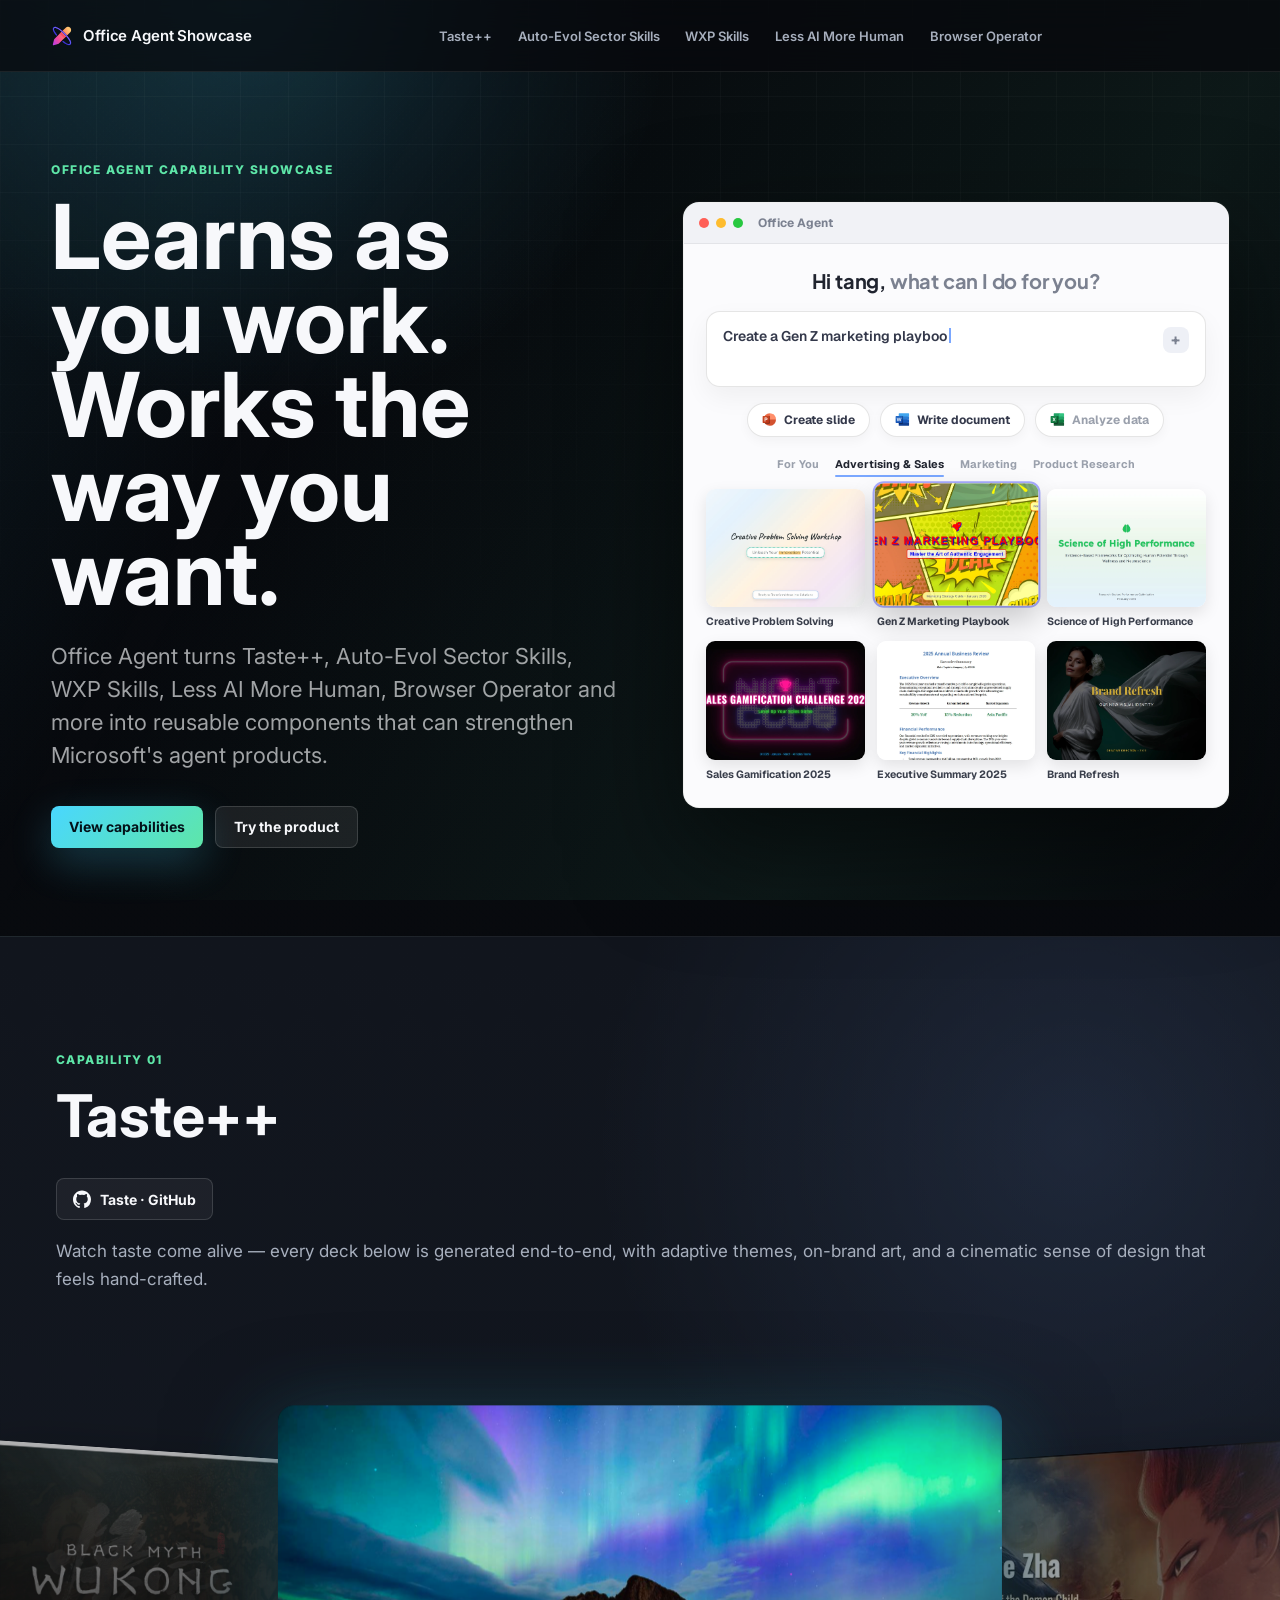
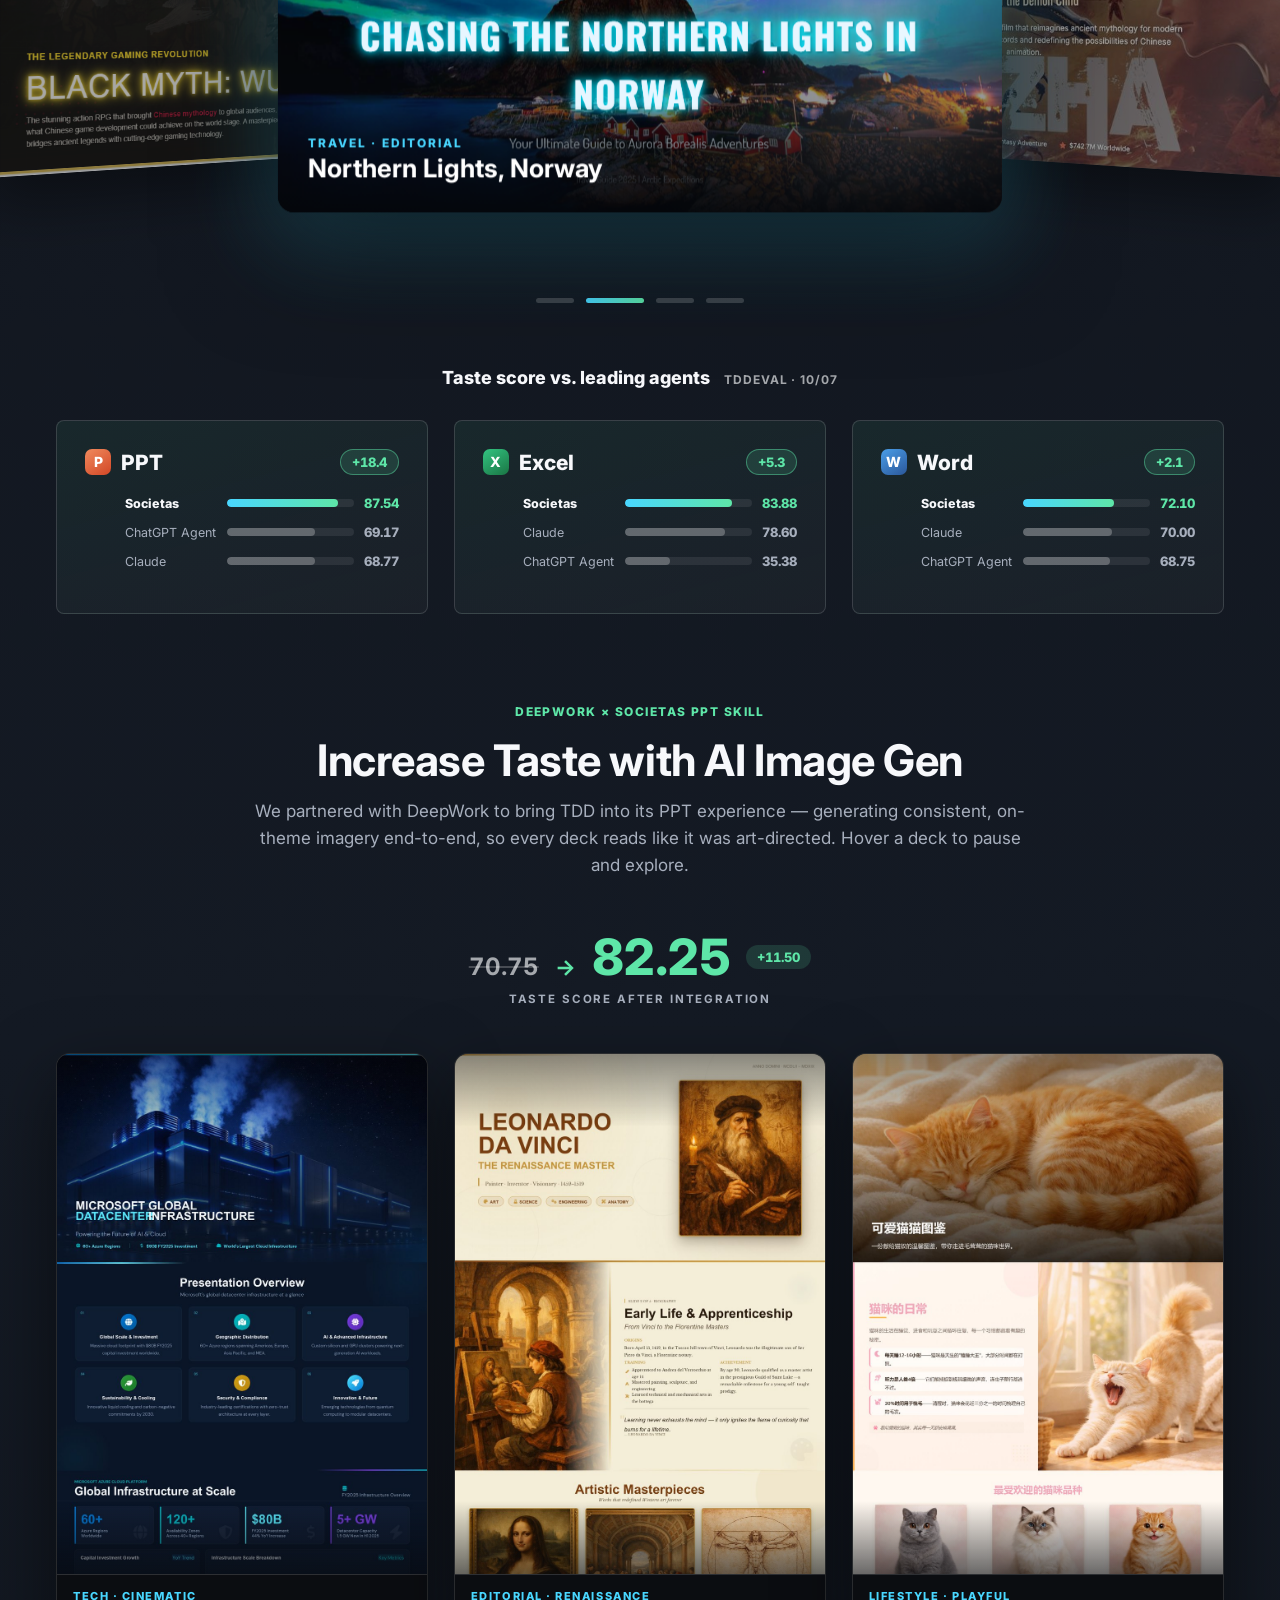
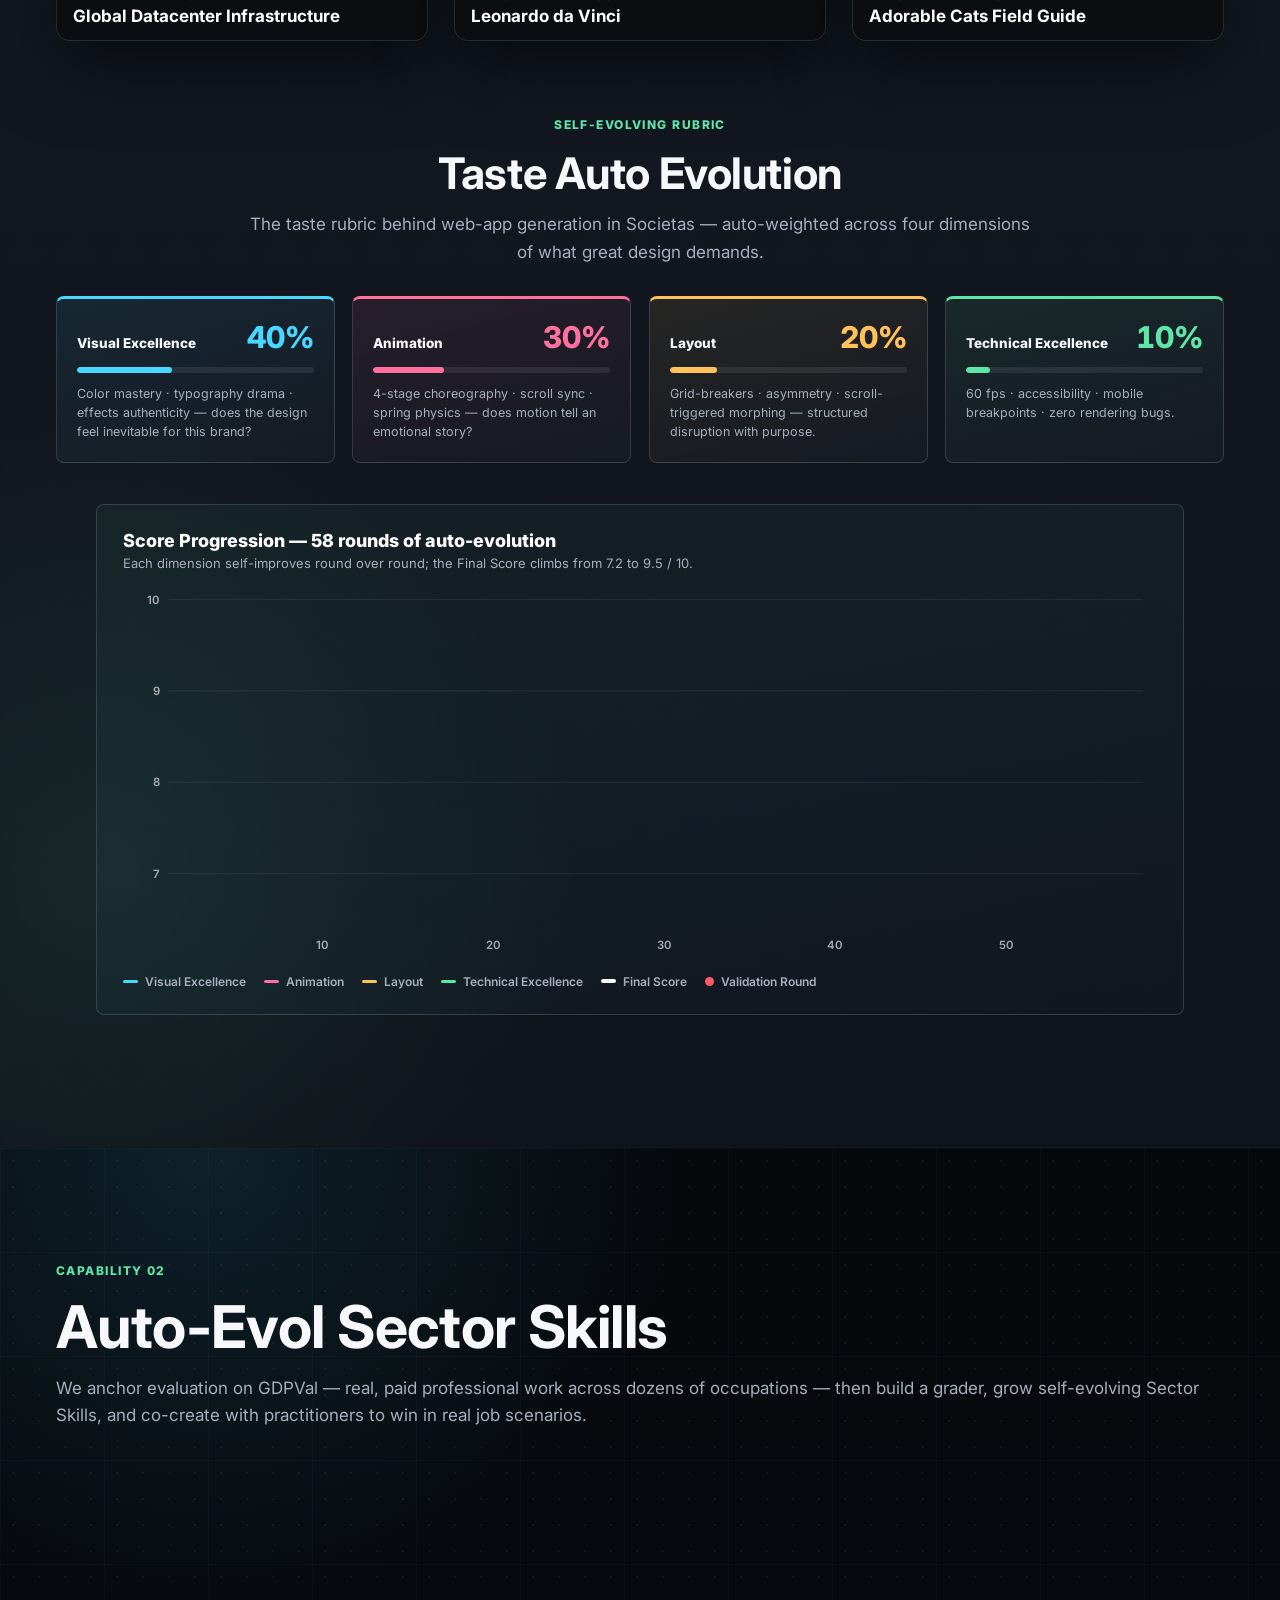
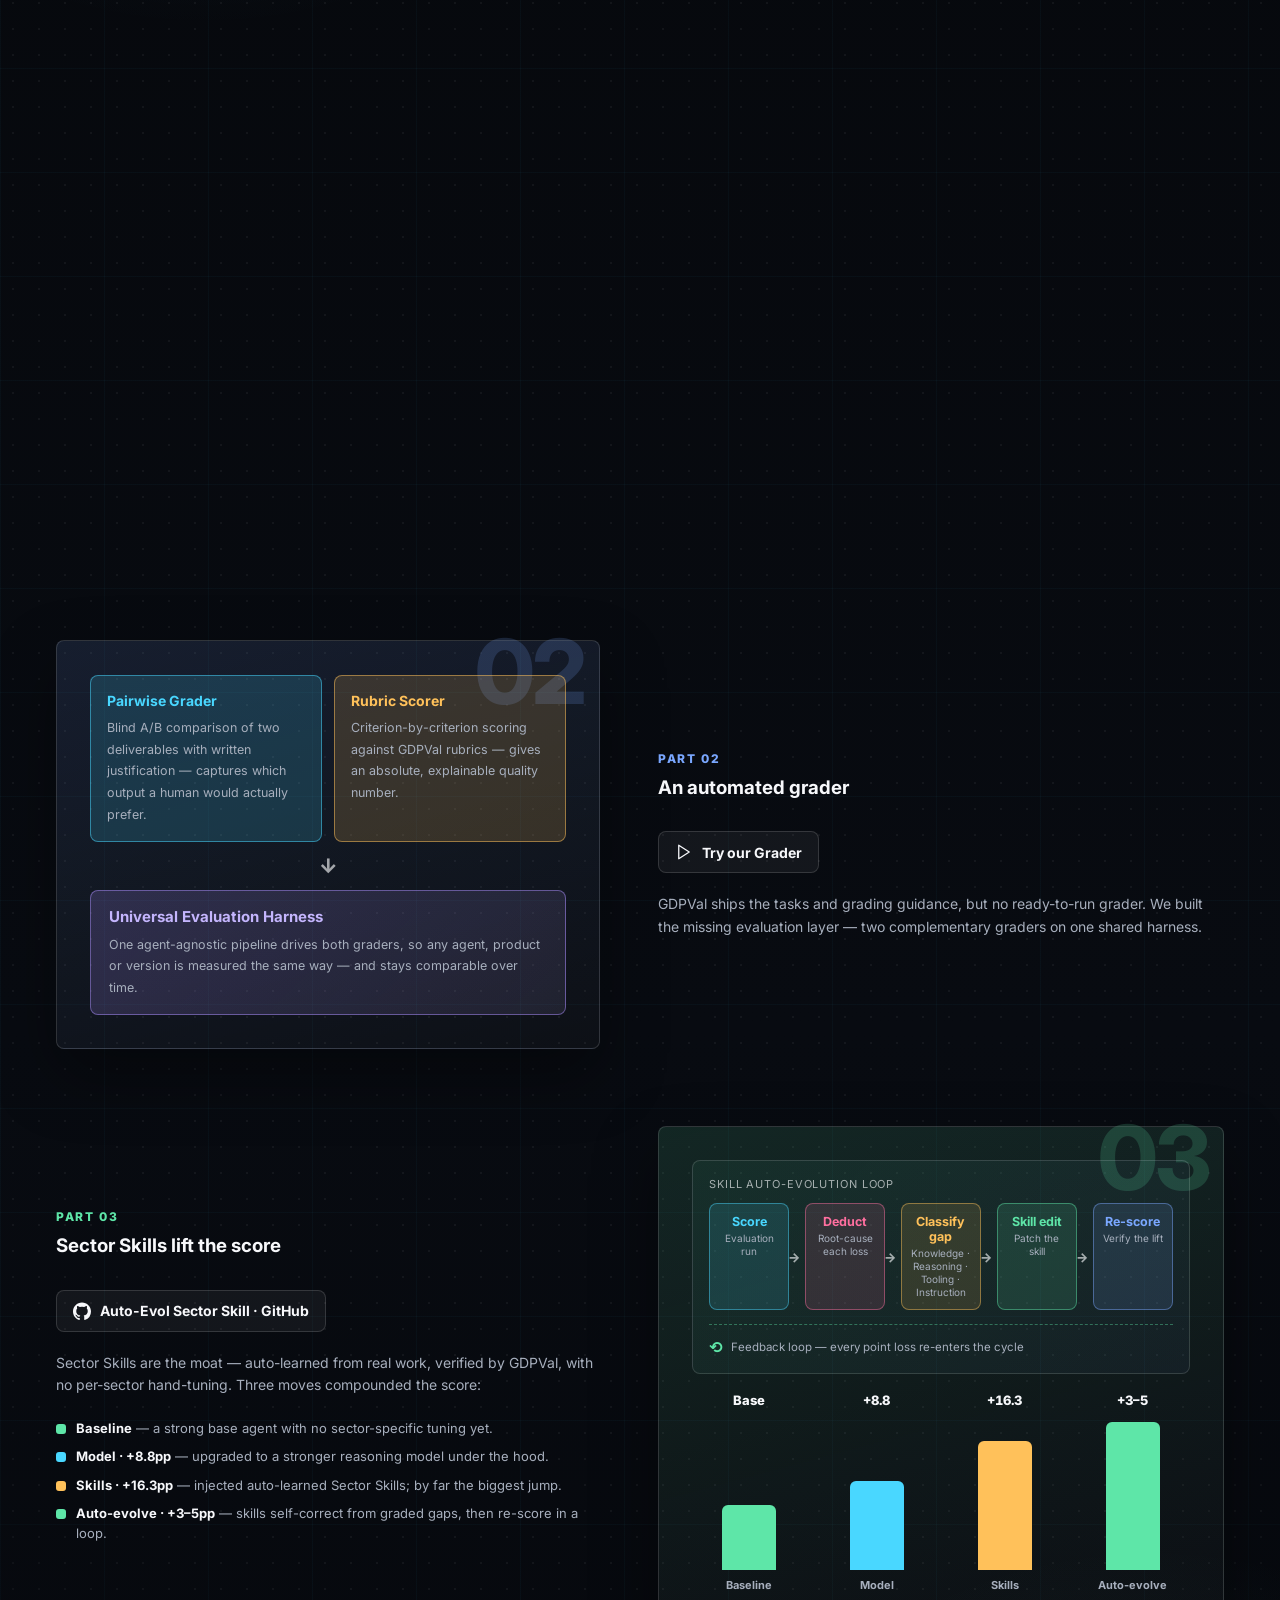
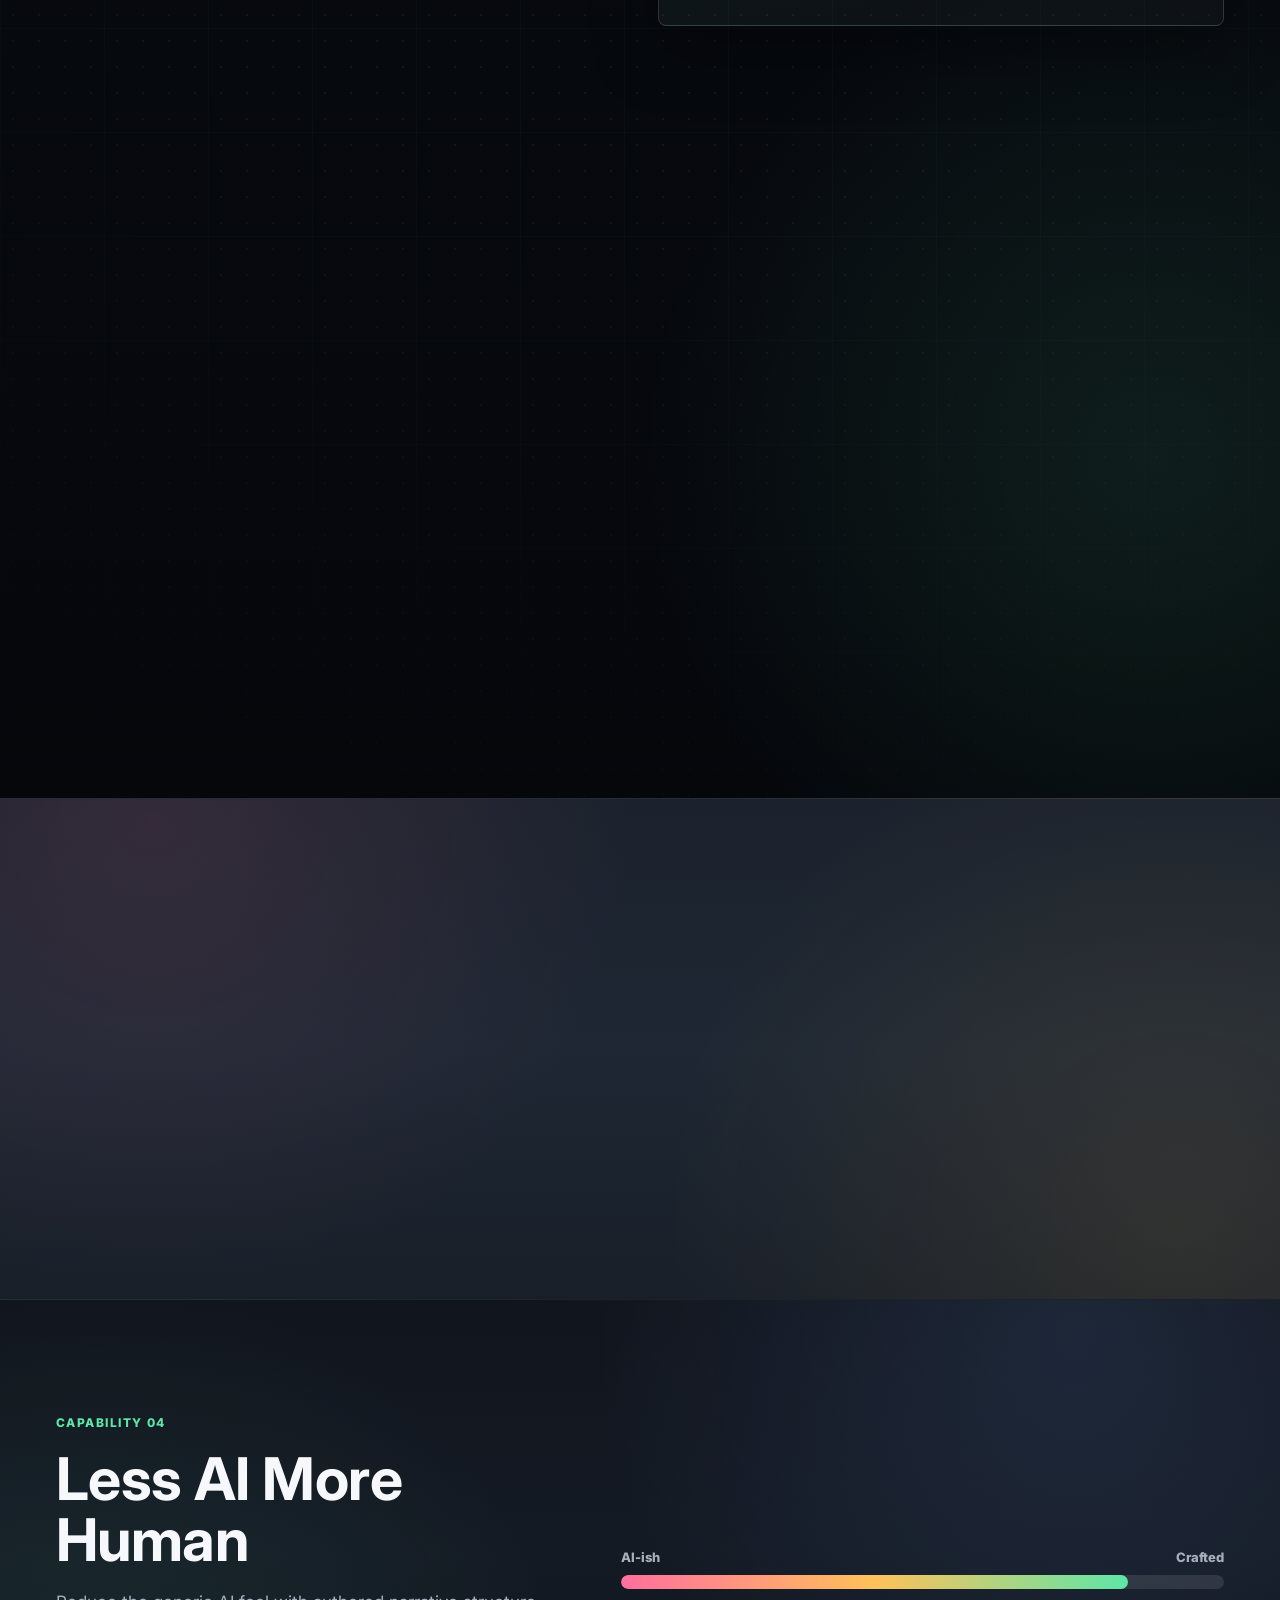
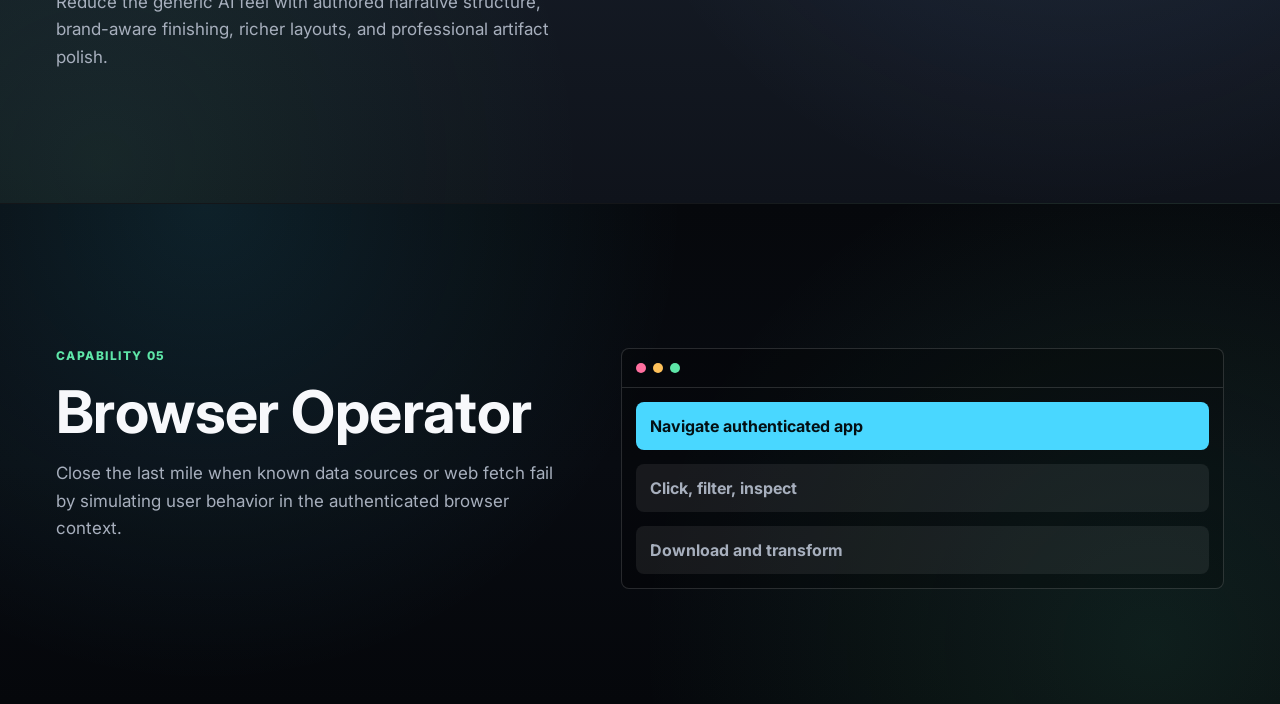
==== commit 7c42191c: "Fix broken brand logo on deployed site (use root-relative path)" ====
--- a/v1/index.html
+++ b/v1/index.html
@@ -5,7 +5,7 @@
   <meta name="viewport" content="width=device-width, initial-scale=1">
   <title>Office Agent Capability Showcase</title>
   <meta name="description" content="Office Agent turns Taste++, Auto-Evol Sector Skills, WXP Skills, Less AI More Human, and Browser Operator into reusable components that strengthen Microsoft's agent products.">
-  <link rel="icon" href="../agent_logo.svg" type="image/svg+xml">
+  <link rel="icon" href="agent_logo.svg" type="image/svg+xml">
   <meta property="og:type" content="website">
   <meta property="og:title" content="Office Agent Capability Showcase">
   <meta property="og:description" content="Learns as you work. Works the way you want.">
@@ -21,7 +21,7 @@
   <div class="site-shell">
     <header class="topbar" aria-label="Primary navigation">
       <a class="brand" href="#top" aria-label="Office Agent Showcase home">
-        <img class="brand-mark" src="../agent_logo.svg" alt="" width="22" height="22">
+        <img class="brand-mark" src="agent_logo.svg" alt="" width="22" height="22">
         <span>Office Agent Showcase</span>
       </a>
       <nav class="nav-links" aria-label="Showcase sections">
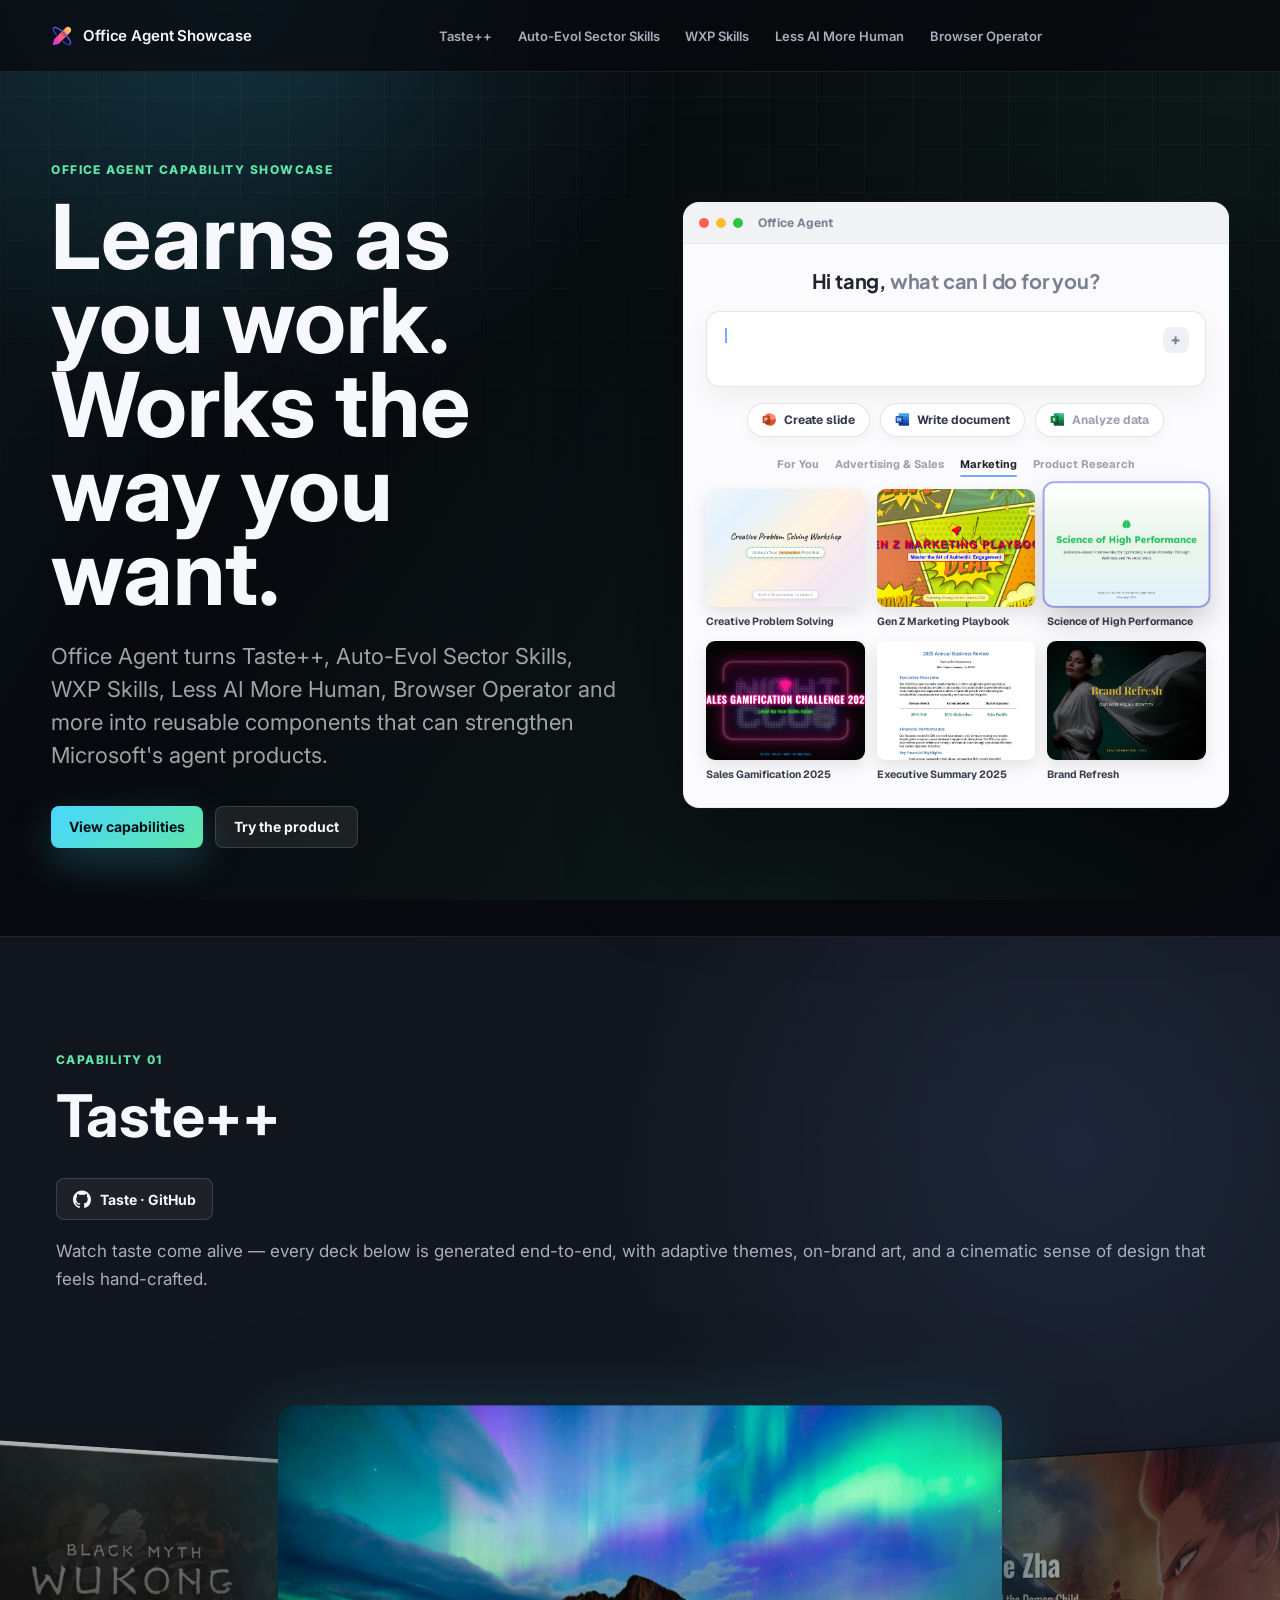
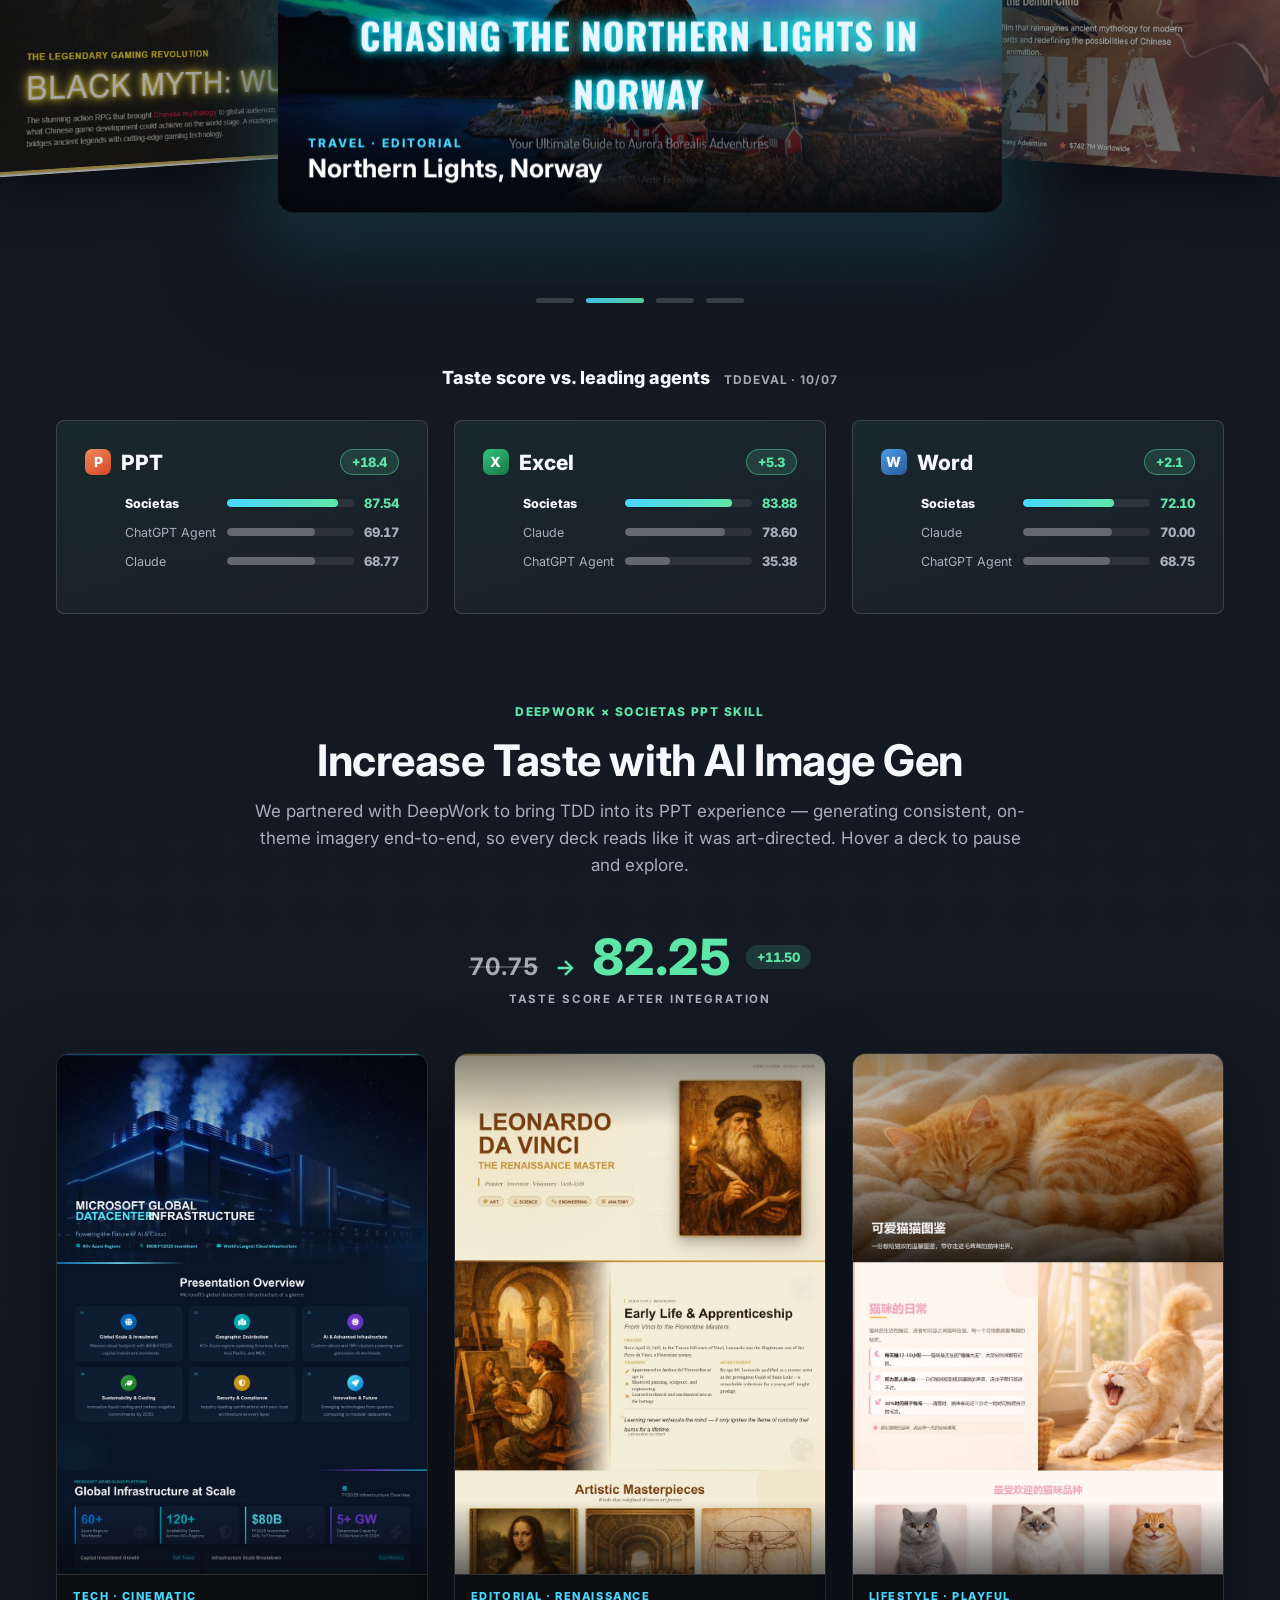
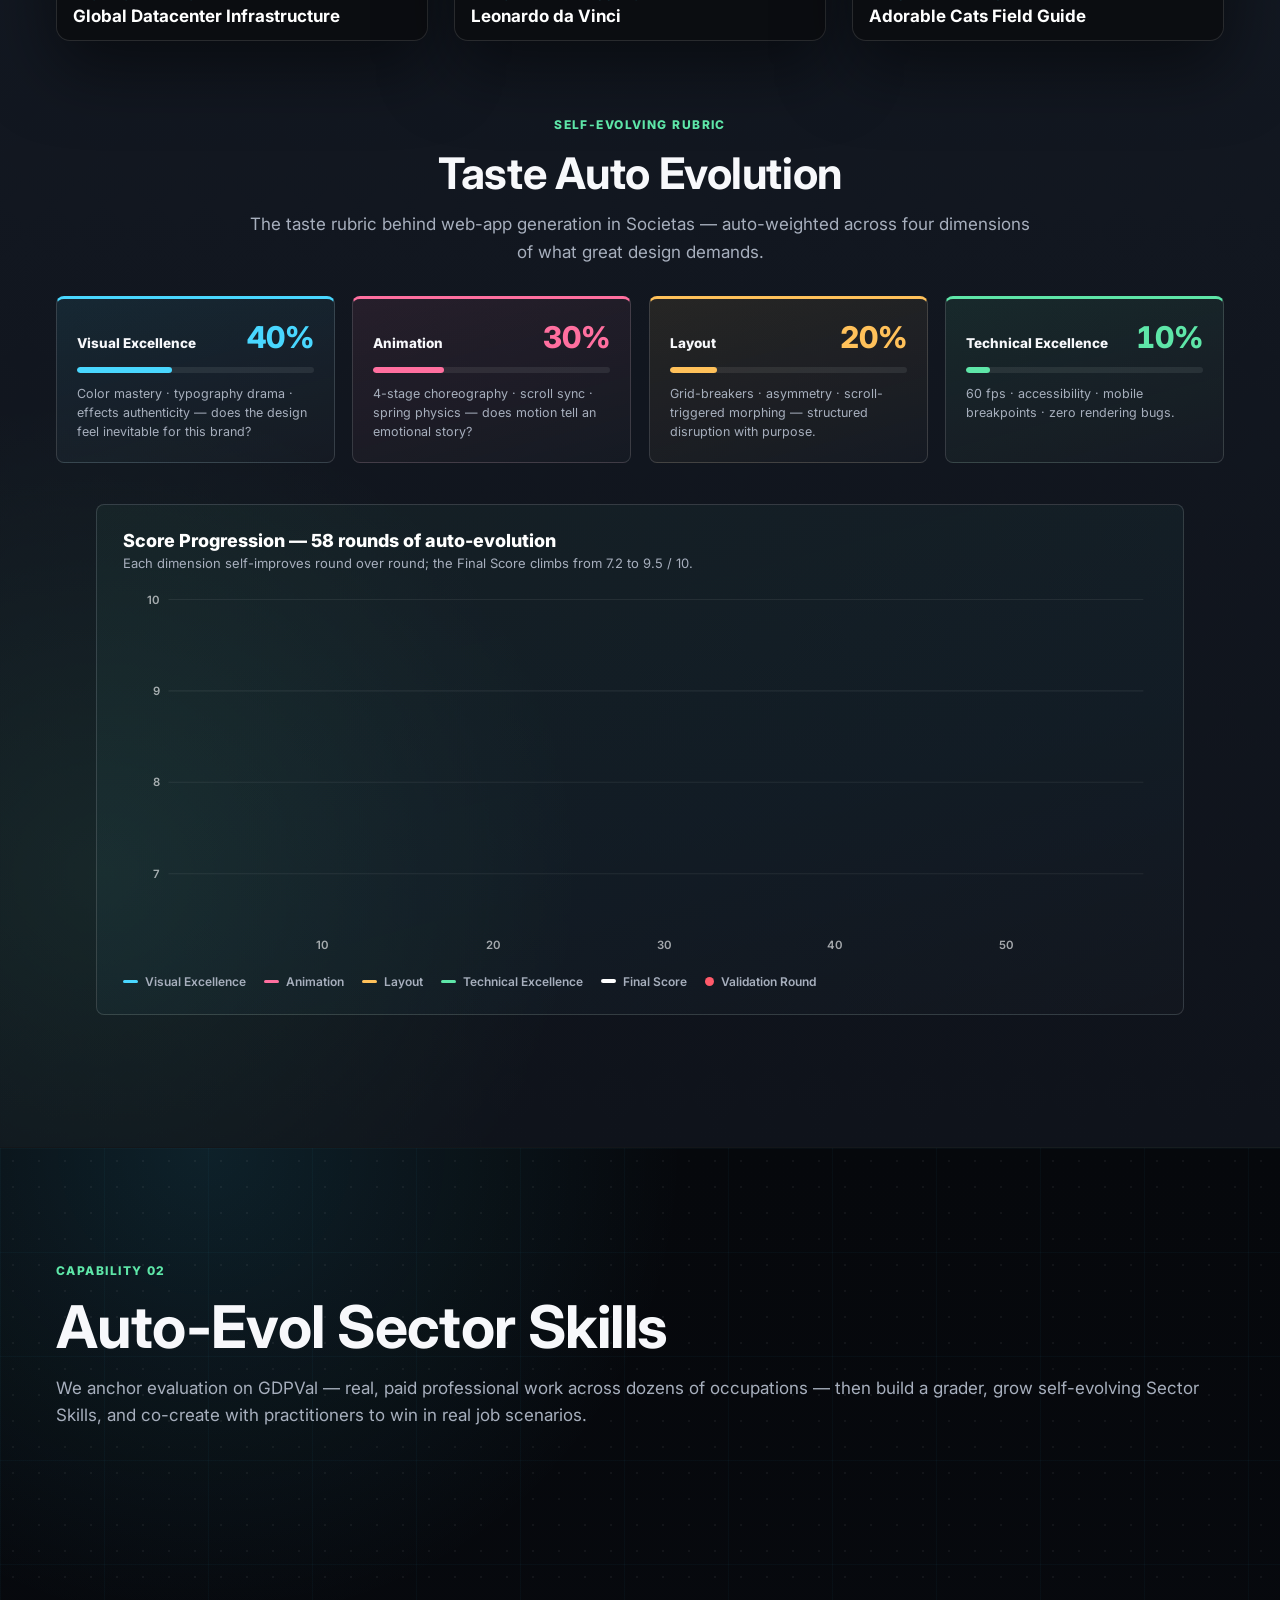
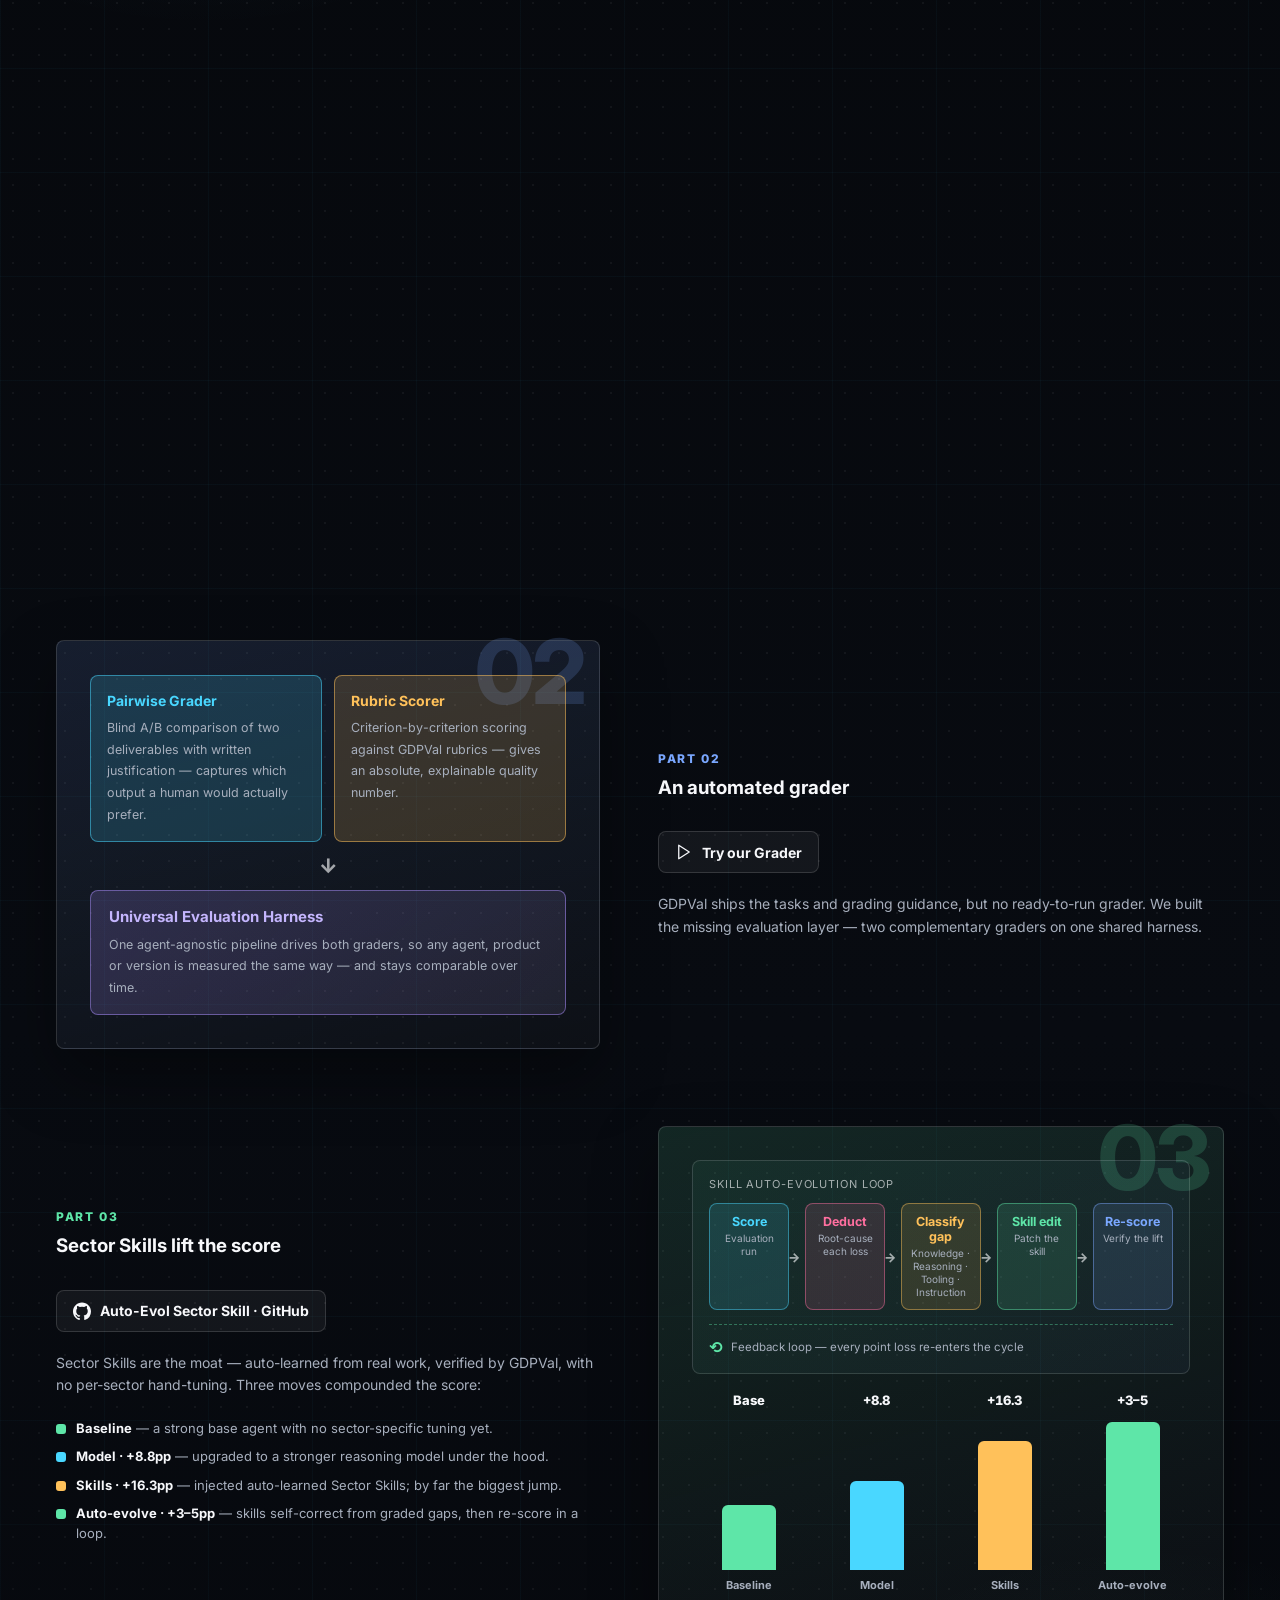
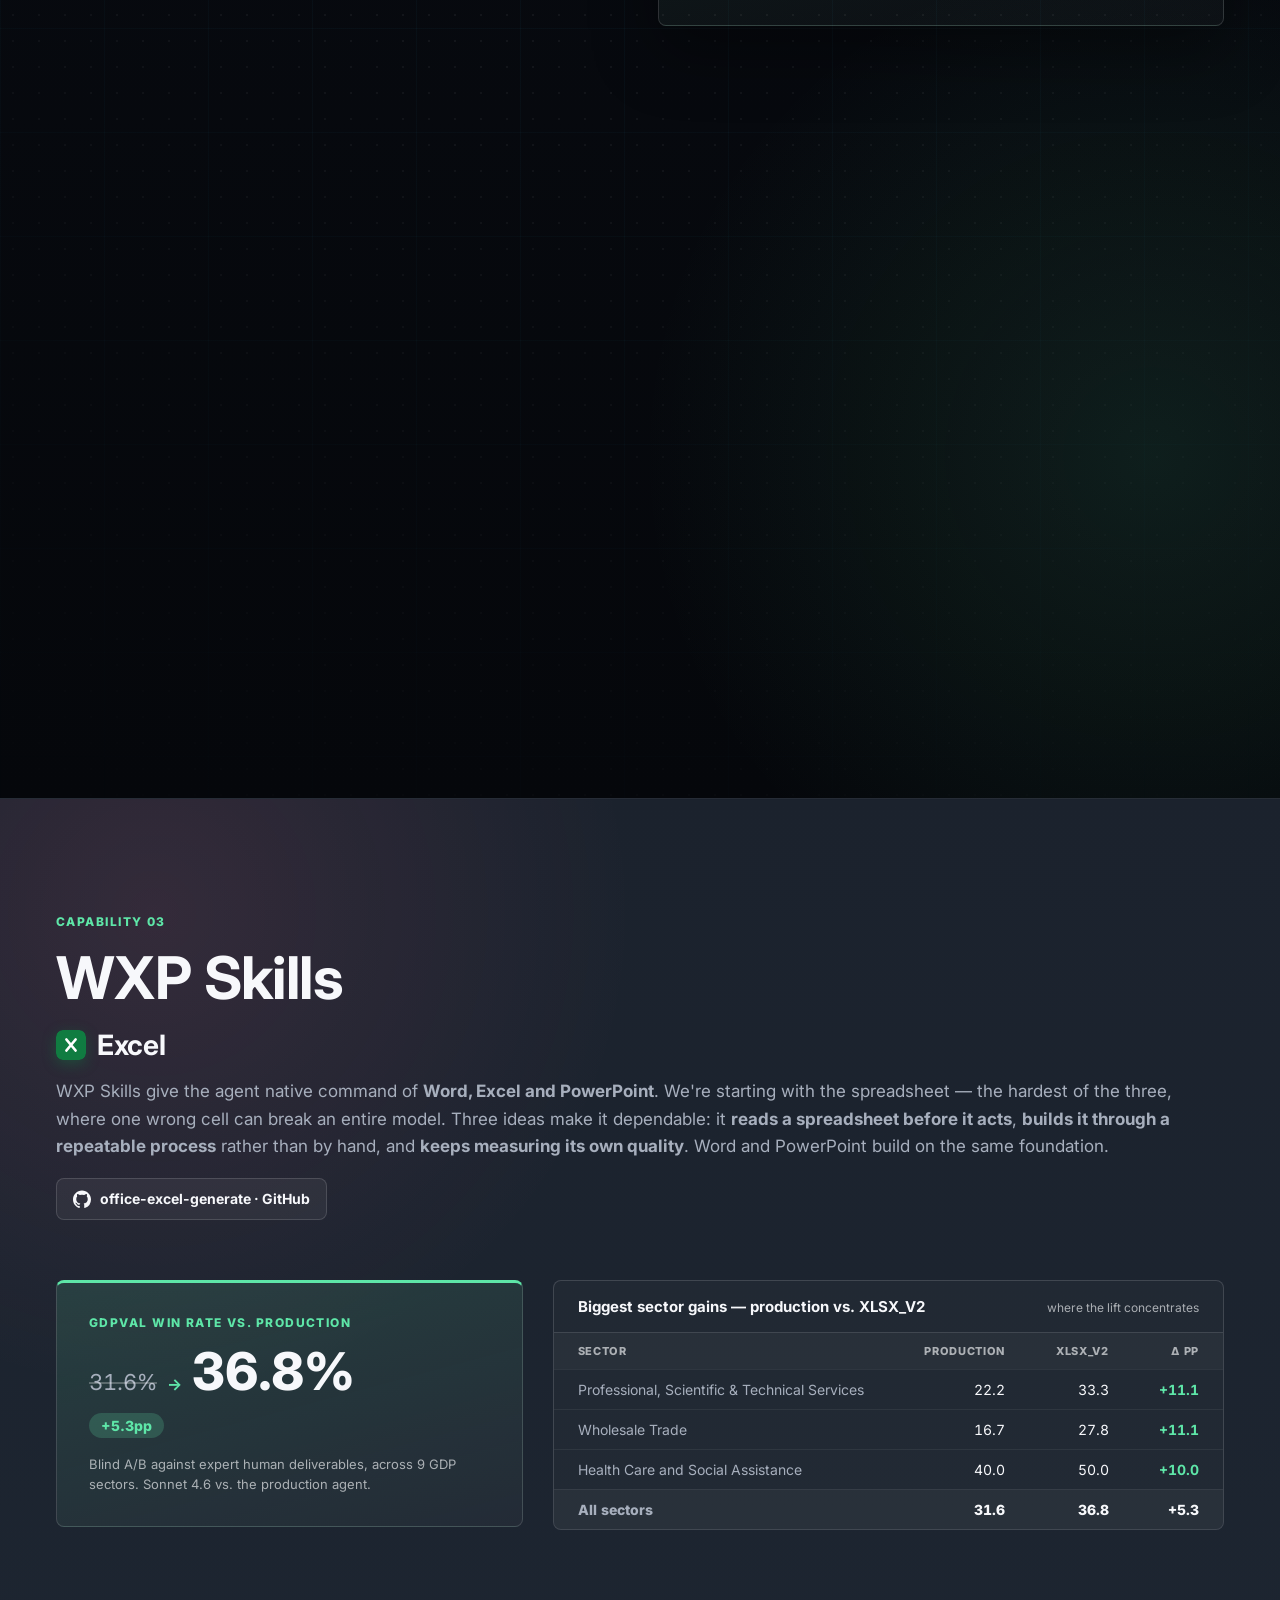
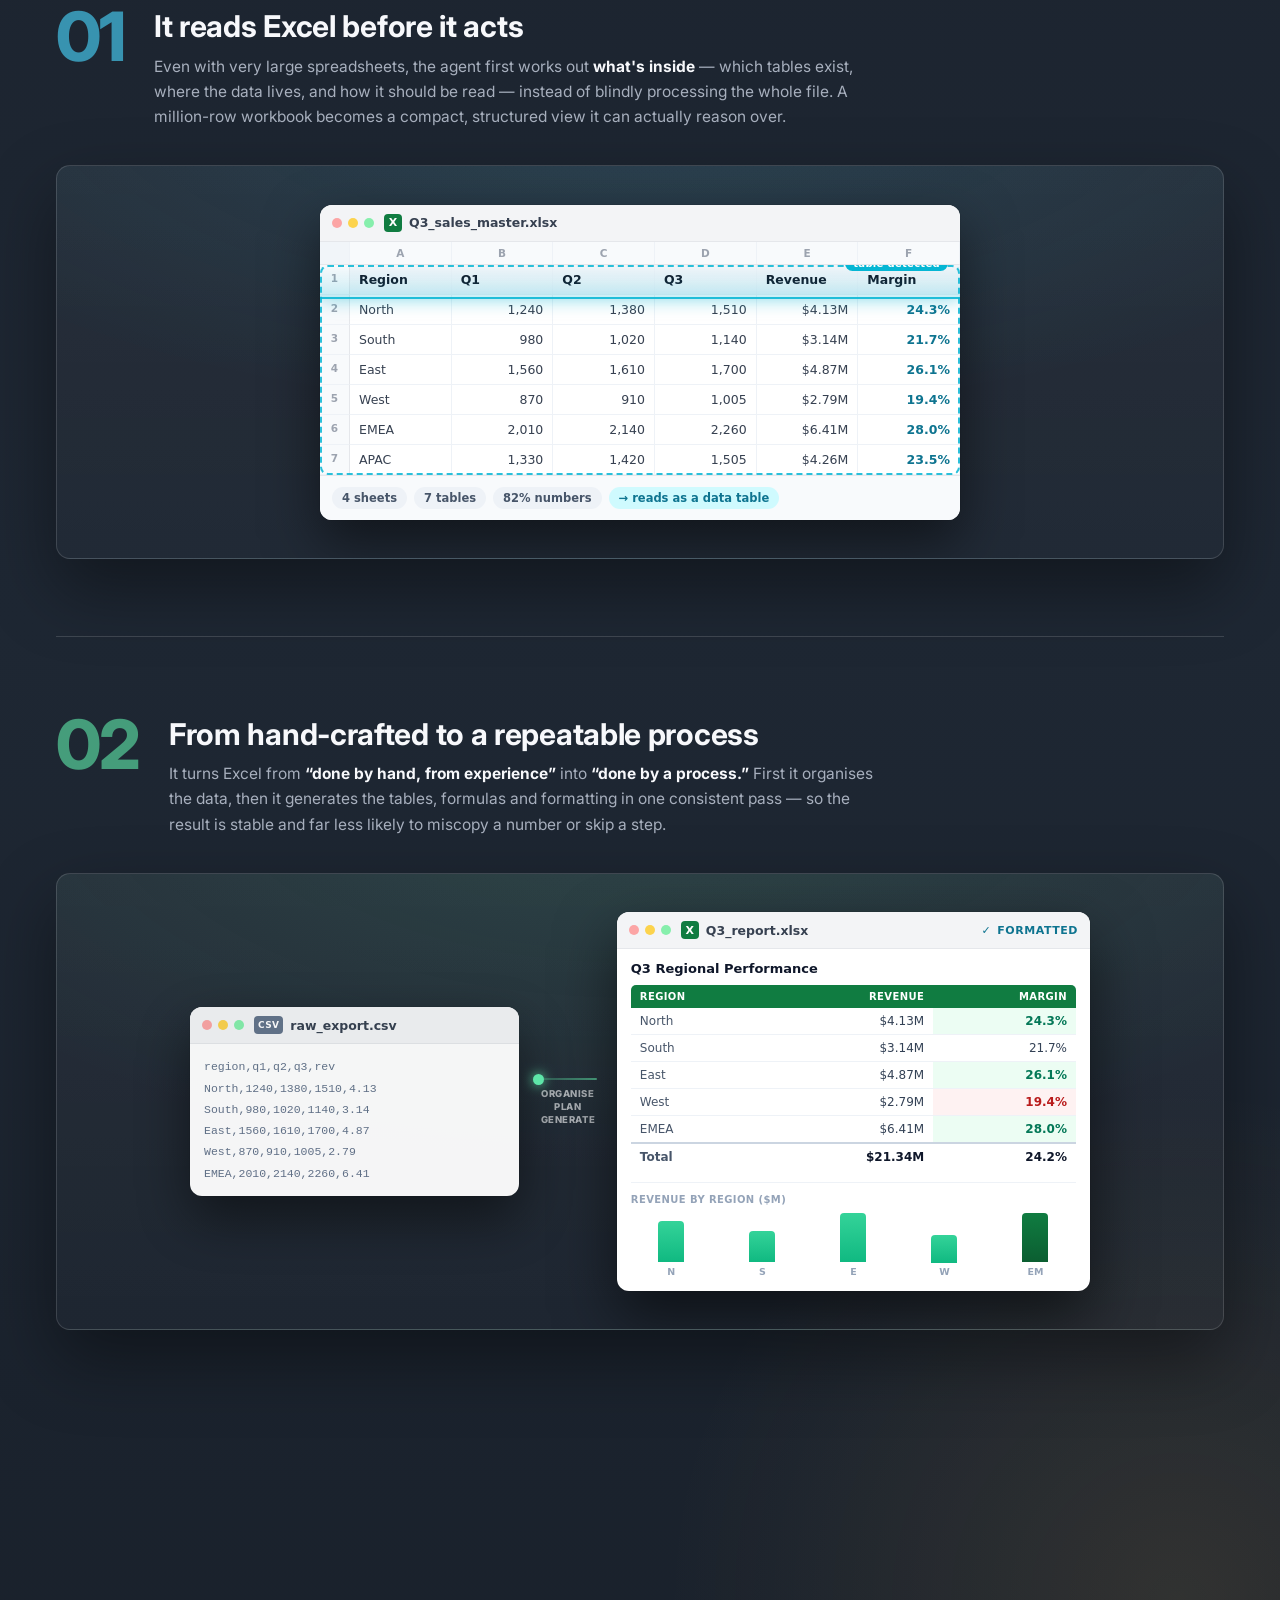
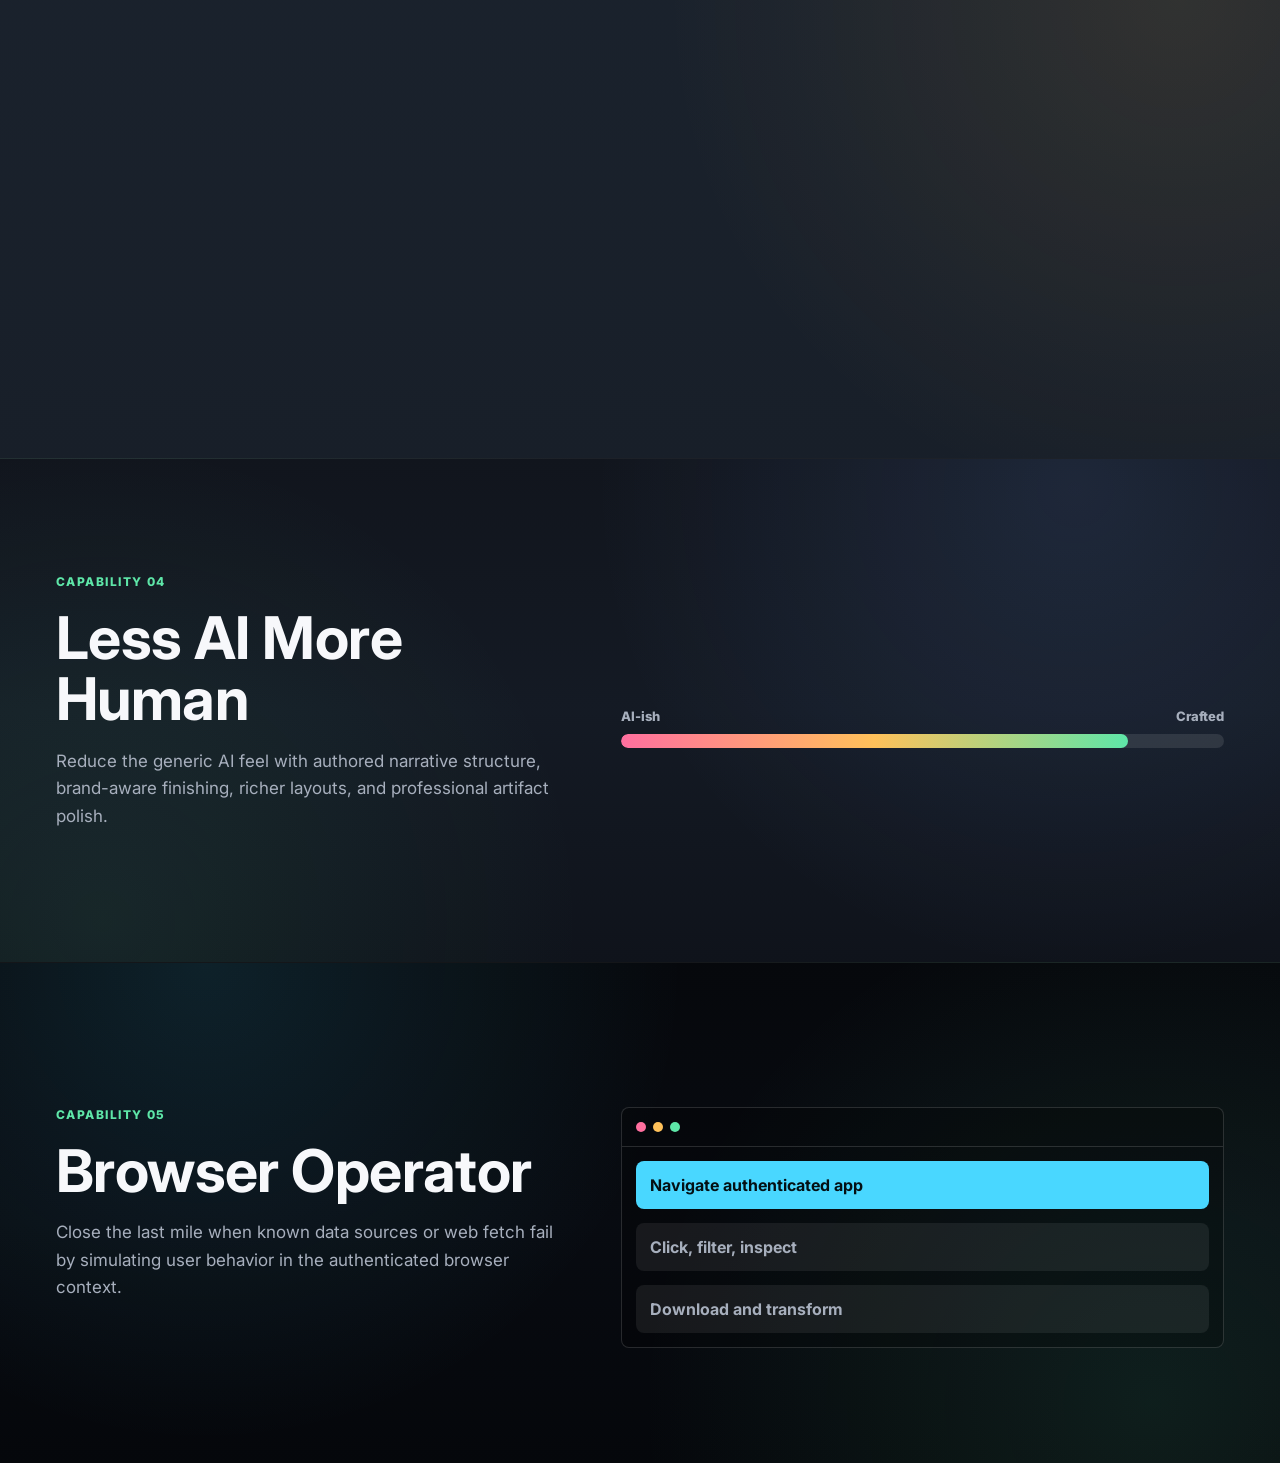
==== commit 325ff327: "Rework WXP/Excel section: 3-pillar layout with animated Excel mockups, single GDPVal result + sector" ====
--- a/v1/index.html
+++ b/v1/index.html
@@ -294,7 +294,6 @@
               </div>
             </figure>
           </div>
-          </div>
         </div>
       </section>
 
@@ -439,19 +438,194 @@
       </section>
 
       <section id="excel" class="cap-band cap-band--char" aria-labelledby="excel-title">
-        <div class="cap-inner">
-          <div class="cap-copy">
+        <div class="cap-inner cap-inner--stack">
+          <div class="cap-head">
             <p class="eyebrow">Capability 03</p>
             <h2 id="excel-title" class="cap-title">WXP Skills</h2>
-            <p class="cap-lede">Spreadsheet intelligence for business work: multi-sheet reasoning, formula repair, chart optimization, financial analysis, and reporting workflows.</p>
-          </div>
-          <div class="cap-visual">
-            <div class="sheet-visual" aria-label="Spreadsheet visualization">
-              <span></span><span></span><span class="hot"></span><span></span>
-              <span></span><span class="hot"></span><span></span><span></span>
-              <span></span><span></span><span></span><span class="hot"></span>
-              <span class="hot"></span><span></span><span></span><span></span>
-            </div>
+            <div class="xl-subhead">
+              <span class="xl-xlogo" aria-hidden="true">
+                <svg viewBox="0 0 32 32" width="32" height="32"><rect width="32" height="32" rx="7" fill="#107C41"/><path d="M11 10l10 12M21 10 11 22" stroke="#fff" stroke-width="2.6" stroke-linecap="round" fill="none"/></svg>
+              </span>
+              <span>Excel</span>
+            </div>
+            <p class="cap-lede">WXP Skills give the agent native command of <b>Word, Excel and PowerPoint</b>. We're starting with the spreadsheet — the hardest of the three, where one wrong cell can break an entire model. Three ideas make it dependable: it <b>reads a spreadsheet before it acts</b>, <b>builds it through a repeatable process</b> rather than by hand, and <b>keeps measuring its own quality</b>. Word and PowerPoint build on the same foundation.</p>
+            <a class="cap-link cap-link--gh" href="#" target="_blank" rel="noopener">
+              <svg viewBox="0 0 24 24" fill="currentColor" aria-hidden="true"><path d="M12 .5C5.37.5 0 5.87 0 12.5c0 5.3 3.44 9.8 8.21 11.39.6.11.82-.26.82-.58 0-.29-.01-1.04-.02-2.05-3.34.73-4.04-1.61-4.04-1.61-.55-1.39-1.33-1.76-1.33-1.76-1.09-.74.08-.73.08-.73 1.2.09 1.84 1.24 1.84 1.24 1.07 1.83 2.81 1.3 3.49.99.11-.78.42-1.3.76-1.6-2.67-.3-5.47-1.33-5.47-5.93 0-1.31.47-2.38 1.24-3.22-.12-.3-.54-1.52.12-3.18 0 0 1.01-.32 3.3 1.23a11.5 11.5 0 0 1 6 0c2.29-1.55 3.3-1.23 3.3-1.23.66 1.66.24 2.88.12 3.18.77.84 1.23 1.91 1.23 3.22 0 4.61-2.8 5.62-5.48 5.92.43.37.81 1.1.81 2.22 0 1.6-.01 2.9-.01 3.29 0 .32.21.7.82.58A12.01 12.01 0 0 0 24 12.5C24 5.87 18.63.5 12 .5z"/></svg>
+              <span>office-excel-generate · GitHub</span>
+            </a>
+          </div>
+
+          <div class="xl-result">
+            <div class="xl-result-stat tone-green">
+              <span class="xl-result-tag">GDPVal win rate vs. production</span>
+              <div class="xl-result-shift">
+                <span class="xl-result-from">31.6%</span>
+                <span class="xl-result-arrow" aria-hidden="true">→</span>
+                <span class="xl-result-to">36.8%</span>
+              </div>
+              <span class="xl-result-delta">+5.3pp</span>
+              <p class="xl-result-sub">Blind A/B against expert human deliverables, across 9 GDP sectors. Sonnet 4.6 vs. the production agent.</p>
+            </div>
+            <figure class="xl-sector" aria-label="GDPVal win rate by sector">
+              <figcaption class="xl-sector-cap">
+                <span class="xl-sector-title">Biggest sector gains — production vs. XLSX_V2</span>
+                <span class="xl-sector-sub">where the lift concentrates</span>
+              </figcaption>
+              <table class="xl-sector-table">
+                <thead>
+                  <tr><th>Sector</th><th>Production</th><th>XLSX_V2</th><th>Δ pp</th></tr>
+                </thead>
+                <tbody>
+                  <tr><td>Professional, Scientific &amp; Technical Services</td><td>22.2</td><td>33.3</td><td class="xl-d xl-d--up">+11.1</td></tr>
+                  <tr><td>Wholesale Trade</td><td>16.7</td><td>27.8</td><td class="xl-d xl-d--up">+11.1</td></tr>
+                  <tr><td>Health Care and Social Assistance</td><td>40.0</td><td>50.0</td><td class="xl-d xl-d--up">+10.0</td></tr>
+                  <tr class="xl-sector-total"><td>All sectors</td><td>31.6</td><td>36.8</td><td class="xl-d xl-d--up">+5.3</td></tr>
+                </tbody>
+              </table>
+            </figure>
+          </div>
+
+          <div class="xl-pillars">
+            <article class="xl-pillar tone-cyan">
+              <header class="xl-pillar-head">
+                <span class="xl-pillar-num">01</span>
+                <div class="xl-pillar-copy">
+                  <h3>It reads Excel before it acts</h3>
+                  <p>Even with very large spreadsheets, the agent first works out <b>what's inside</b> — which tables exist, where the data lives, and how it should be read — instead of blindly processing the whole file. A million-row workbook becomes a compact, structured view it can actually reason over.</p>
+                </div>
+              </header>
+              <div class="xl-stage">
+                <div class="xls" role="img" aria-label="The agent scanning a spreadsheet to detect sheets, tables and data types">
+                  <div class="xls-chrome">
+                    <span class="xls-traffic" aria-hidden="true"><i></i><i></i><i></i></span>
+                    <span class="xls-file"><span class="xls-xicon" aria-hidden="true">X</span>Q3_sales_master.xlsx</span>
+                  </div>
+                  <div class="xls-body">
+                    <div class="xls-colrow"><span class="xls-corner"></span><span>A</span><span>B</span><span>C</span><span>D</span><span>E</span><span>F</span></div>
+                    <div class="xls-rows">
+                      <div class="xls-row xls-row--head" style="animation-delay:0s"><span class="xls-rn">1</span><span class="xls-c">Region</span><span class="xls-c">Q1</span><span class="xls-c">Q2</span><span class="xls-c">Q3</span><span class="xls-c">Revenue</span><span class="xls-c">Margin</span></div>
+                      <div class="xls-row" style="animation-delay:.45s"><span class="xls-rn">2</span><span class="xls-c">North</span><span class="xls-c xls-n">1,240</span><span class="xls-c xls-n">1,380</span><span class="xls-c xls-n">1,510</span><span class="xls-c xls-n">$4.13M</span><span class="xls-c xls-pct">24.3%</span></div>
+                      <div class="xls-row" style="animation-delay:.9s"><span class="xls-rn">3</span><span class="xls-c">South</span><span class="xls-c xls-n">980</span><span class="xls-c xls-n">1,020</span><span class="xls-c xls-n">1,140</span><span class="xls-c xls-n">$3.14M</span><span class="xls-c xls-pct">21.7%</span></div>
+                      <div class="xls-row" style="animation-delay:1.35s"><span class="xls-rn">4</span><span class="xls-c">East</span><span class="xls-c xls-n">1,560</span><span class="xls-c xls-n">1,610</span><span class="xls-c xls-n">1,700</span><span class="xls-c xls-n">$4.87M</span><span class="xls-c xls-pct">26.1%</span></div>
+                      <div class="xls-row" style="animation-delay:1.8s"><span class="xls-rn">5</span><span class="xls-c">West</span><span class="xls-c xls-n">870</span><span class="xls-c xls-n">910</span><span class="xls-c xls-n">1,005</span><span class="xls-c xls-n">$2.79M</span><span class="xls-c xls-pct">19.4%</span></div>
+                      <div class="xls-row" style="animation-delay:2.25s"><span class="xls-rn">6</span><span class="xls-c">EMEA</span><span class="xls-c xls-n">2,010</span><span class="xls-c xls-n">2,140</span><span class="xls-c xls-n">2,260</span><span class="xls-c xls-n">$6.41M</span><span class="xls-c xls-pct">28.0%</span></div>
+                      <div class="xls-row" style="animation-delay:2.7s"><span class="xls-rn">7</span><span class="xls-c">APAC</span><span class="xls-c xls-n">1,330</span><span class="xls-c xls-n">1,420</span><span class="xls-c xls-n">1,505</span><span class="xls-c xls-n">$4.26M</span><span class="xls-c xls-pct">23.5%</span></div>
+                      <div class="xls-island" aria-hidden="true"><span class="xls-island-tag">table detected</span></div>
+                      <div class="xls-beam" aria-hidden="true"></div>
+                    </div>
+                  </div>
+                  <div class="xls-readout">
+                    <span class="xls-chip" style="animation-delay:.3s">4 sheets</span>
+                    <span class="xls-chip" style="animation-delay:.5s">7 tables</span>
+                    <span class="xls-chip" style="animation-delay:.7s">82% numbers</span>
+                    <span class="xls-chip xls-chip--on" style="animation-delay:.95s">→ reads as a data table</span>
+                  </div>
+                </div>
+              </div>
+            </article>
+
+            <article class="xl-pillar tone-green">
+              <header class="xl-pillar-head">
+                <span class="xl-pillar-num">02</span>
+                <div class="xl-pillar-copy">
+                  <h3>From hand-crafted to a repeatable process</h3>
+                  <p>It turns Excel from <b>“done by hand, from experience”</b> into <b>“done by a process.”</b> First it organises the data, then it generates the tables, formulas and formatting in one consistent pass — so the result is stable and far less likely to miscopy a number or skip a step.</p>
+                </div>
+              </header>
+              <div class="xl-stage">
+                <div class="xl-make" role="img" aria-label="A raw CSV export is organised and generated into a clean, formatted Excel report with a chart">
+                  <div class="xls xls--raw">
+                    <div class="xls-chrome">
+                      <span class="xls-traffic" aria-hidden="true"><i></i><i></i><i></i></span>
+                      <span class="xls-file"><span class="xls-doc" aria-hidden="true">CSV</span>raw_export.csv</span>
+                    </div>
+                    <pre class="xr-raw">region,q1,q2,q3,rev
+North,1240,1380,1510,4.13
+South,980,1020,1140,3.14
+East,1560,1610,1700,4.87
+West,870,910,1005,2.79
+EMEA,2010,2140,2260,6.41</pre>
+                  </div>
+
+                  <div class="xl-make-flow" aria-hidden="true">
+                    <span class="xmf-track"><span class="xmf-pulse"></span></span>
+                    <span class="xmf-steps"><i>organise</i><i>plan</i><i>generate</i></span>
+                  </div>
+
+                  <div class="xls xls--report">
+                    <div class="xls-chrome">
+                      <span class="xls-traffic" aria-hidden="true"><i></i><i></i><i></i></span>
+                      <span class="xls-file"><span class="xls-xicon" aria-hidden="true">X</span>Q3_report.xlsx</span>
+                      <span class="xls-status xls-status--ok"><span class="xls-tick" aria-hidden="true">✓</span>formatted</span>
+                    </div>
+                    <div class="xr-body">
+                      <div class="xr-title">Q3 Regional Performance</div>
+                      <table class="xr-table">
+                        <thead><tr><th>Region</th><th>Revenue</th><th>Margin</th></tr></thead>
+                        <tbody>
+                          <tr><td>North</td><td>$4.13M</td><td class="xr-hi">24.3%</td></tr>
+                          <tr><td>South</td><td>$3.14M</td><td>21.7%</td></tr>
+                          <tr><td>East</td><td>$4.87M</td><td class="xr-hi">26.1%</td></tr>
+                          <tr><td>West</td><td>$2.79M</td><td class="xr-lo">19.4%</td></tr>
+                          <tr><td>EMEA</td><td>$6.41M</td><td class="xr-hi">28.0%</td></tr>
+                          <tr class="xr-total"><td>Total</td><td>$21.34M</td><td>24.2%</td></tr>
+                        </tbody>
+                      </table>
+                      <div class="xr-chart" aria-hidden="true">
+                        <span class="xr-chart-cap">Revenue by region ($M)</span>
+                        <div class="xr-bars">
+                          <div class="xr-bar"><span style="--h:64%"></span><i>N</i></div>
+                          <div class="xr-bar"><span style="--h:49%"></span><i>S</i></div>
+                          <div class="xr-bar"><span style="--h:76%"></span><i>E</i></div>
+                          <div class="xr-bar"><span style="--h:43%"></span><i>W</i></div>
+                          <div class="xr-bar xr-bar--top"><span style="--h:100%"></span><i>EM</i></div>
+                        </div>
+                      </div>
+                    </div>
+                  </div>
+                </div>
+              </div>
+            </article>
+
+            <article class="xl-pillar tone-rose">
+              <header class="xl-pillar-head">
+                <span class="xl-pillar-num">03</span>
+                <div class="xl-pillar-copy">
+                  <h3>It measures its own quality</h3>
+                  <p>It doesn't just hand back a file — it keeps <b>checking its own work</b>. A dedicated evaluation system verifies whether the output is correct, whether formulas are reliable, and whether the formatting matches expectations — so every new version's improvement over the old one can be <b>measured, not just claimed</b>.</p>
+                </div>
+              </header>
+              <div class="xl-stage">
+                <div class="xl-qa">
+                  <div class="xls xls--qa" role="img" aria-label="Quality checks turning formula errors into verified values">
+                    <div class="xls-chrome">
+                      <span class="xls-traffic" aria-hidden="true"><i></i><i></i><i></i></span>
+                      <span class="xls-file"><span class="xls-xicon" aria-hidden="true">X</span>model.xlsx</span>
+                      <span class="xls-status"><span class="xls-pulse" aria-hidden="true"></span>checking</span>
+                    </div>
+                    <div class="xls-body">
+                      <div class="xls-colrow"><span class="xls-corner"></span><span>A</span><span>B</span></div>
+                      <div class="xls-rows">
+                        <div class="xls-row"><span class="xls-rn">1</span><span class="xls-c">Margin</span><span class="xls-c xls-flip" style="--d:0s"><b class="bad">#DIV/0!</b><b class="ok">24.3%</b></span></div>
+                        <div class="xls-row"><span class="xls-rn">2</span><span class="xls-c">Growth</span><span class="xls-c xls-flip" style="--d:.5s"><b class="bad">#REF!</b><b class="ok">12.1%</b></span></div>
+                        <div class="xls-row"><span class="xls-rn">3</span><span class="xls-c">Total</span><span class="xls-c xls-flip" style="--d:1s"><b class="bad">#VALUE!</b><b class="ok">$1,284,500</b></span></div>
+                      </div>
+                    </div>
+                    <div class="xls-readout xls-readout--ok">
+                      <span class="xls-chip xls-chip--ok">0 errors</span>
+                      <span class="xls-chip">formulas verified</span>
+                    </div>
+                  </div>
+                  <ul class="xl-checks" aria-label="Automatic quality checks">
+                    <li style="--d:.2s">Structure</li>
+                    <li style="--d:.7s">Formula recalculation</li>
+                    <li style="--d:1.2s">Formatting</li>
+                    <li style="--d:1.7s">Common-mistake guardrails</li>
+                    <li style="--d:2.2s">Multi-angle scoring</li>
+                  </ul>
+                </div>
+              </div>
+            </article>
           </div>
         </div>
       </section>
--- a/v1/styles.css
+++ b/v1/styles.css
@@ -29,7 +29,7 @@
 body {
   margin: 0;
   min-width: 320px;
-  overflow-x: hidden;
+  overflow-x: clip;
   background:
     radial-gradient(circle at 20% 0%, rgba(73, 215, 255, 0.18), transparent 26rem),
     radial-gradient(circle at 88% 18%, rgba(255, 193, 90, 0.16), transparent 24rem),
@@ -2670,3 +2670,1311 @@
   box-shadow: 0 0 10px var(--cyan);
 }
 
+/* ===== Capability 03 — WXP / Excel showcase ===== */
+.xl-metrics {
+  display: grid;
+  grid-template-columns: repeat(3, minmax(0, 1fr));
+  gap: clamp(16px, 2vw, 24px);
+  margin-bottom: clamp(40px, 6vw, 88px);
+}
+
+.xl-metric {
+  display: flex;
+  flex-direction: column;
+  gap: 8px;
+  padding: clamp(20px, 2.4vw, 28px);
+  border: 1px solid var(--line);
+  border-top: 3px solid var(--tone, var(--cyan));
+  border-radius: var(--radius);
+  background: linear-gradient(165deg, color-mix(in srgb, var(--tone, var(--cyan)) 12%, transparent), rgba(255, 255, 255, 0.03));
+}
+
+.xlm-tag {
+  font-size: 12px;
+  font-weight: 800;
+  letter-spacing: 0.12em;
+  text-transform: uppercase;
+  color: var(--tone, var(--cyan));
+}
+
+.xlm-val {
+  font-size: clamp(40px, 5vw, 58px);
+  font-weight: 800;
+  line-height: 1;
+  letter-spacing: -0.02em;
+}
+
+.xlm-val i {
+  margin-left: 4px;
+  font-style: normal;
+  font-size: 0.42em;
+  font-weight: 700;
+  color: var(--muted);
+}
+
+.xlm-delta {
+  align-self: flex-start;
+  padding: 3px 10px;
+  border-radius: 999px;
+  font-size: 12px;
+  font-weight: 700;
+  background: rgba(255, 255, 255, 0.06);
+  color: var(--muted);
+}
+
+.xlm-delta--win {
+  background: color-mix(in srgb, var(--green) 20%, transparent);
+  color: var(--green);
+}
+
+.xlm-rows {
+  list-style: none;
+  margin: 8px 0 0;
+  padding: 0;
+  display: flex;
+  flex-direction: column;
+  gap: 6px;
+}
+
+.xlm-rows li {
+  display: flex;
+  justify-content: space-between;
+  align-items: center;
+  gap: 12px;
+  font-size: 13px;
+  color: var(--muted);
+}
+
+.xlm-rows li:first-child {
+  color: var(--text);
+  font-weight: 700;
+}
+
+.xlm-rows b {
+  font-variant-numeric: tabular-nums;
+}
+
+.xlm-shift {
+  display: flex;
+  align-items: baseline;
+  gap: 10px;
+  margin-top: 6px;
+  font-variant-numeric: tabular-nums;
+}
+
+.xlm-from {
+  font-size: 18px;
+  color: var(--muted);
+}
+
+.xlm-arrow {
+  color: var(--tone, var(--green));
+  font-weight: 700;
+}
+
+.xlm-to {
+  font-size: 22px;
+  font-weight: 800;
+  color: var(--text);
+}
+
+.xlm-gauge {
+  height: 8px;
+  margin-top: 8px;
+  border-radius: 999px;
+  background: rgba(255, 255, 255, 0.08);
+  overflow: hidden;
+}
+
+.xlm-gauge span {
+  display: block;
+  height: 100%;
+  border-radius: 999px;
+  background: linear-gradient(90deg, var(--tone, var(--cyan)), color-mix(in srgb, var(--tone, var(--cyan)) 50%, #fff));
+}
+
+.xlm-foot {
+  margin-top: auto;
+  padding-top: 8px;
+  font-size: 12px;
+  line-height: 1.5;
+  color: var(--faint);
+}
+
+/* Part 01 — spec pipeline */
+.xl-pipe {
+  display: flex;
+  flex-direction: column;
+  gap: 12px;
+}
+
+.xl-code {
+  margin: 0;
+  border: 1px solid var(--line);
+  border-radius: 6px;
+  background: rgba(4, 6, 10, 0.66);
+  overflow: hidden;
+}
+
+.xl-code figcaption {
+  padding: 7px 12px;
+  font-size: 11px;
+  font-weight: 700;
+  letter-spacing: 0.08em;
+  text-transform: uppercase;
+  color: var(--faint);
+  border-bottom: 1px solid var(--line);
+  background: rgba(255, 255, 255, 0.03);
+}
+
+.xl-code pre {
+  margin: 0;
+  padding: 12px;
+  font-family: ui-monospace, "SF Mono", "Cascadia Code", Menlo, Consolas, monospace;
+  font-size: 11.5px;
+  line-height: 1.7;
+  white-space: pre-wrap;
+  word-break: break-word;
+  color: #cdd6e4;
+}
+
+.cl-k { color: #7cc7ff; }
+.cl-s { color: #7ee0b0; }
+.cl-p { color: #8b95a6; }
+
+.xl-pipe-arrow {
+  display: flex;
+  align-items: center;
+  justify-content: center;
+  gap: 8px;
+  font-size: 12px;
+  font-weight: 700;
+  letter-spacing: 0.04em;
+  color: var(--tone, var(--cyan));
+}
+
+.xl-pipe-arrow i {
+  font-style: normal;
+  font-size: 16px;
+}
+
+.xl-mini {
+  margin: 0;
+  border: 1px solid var(--line);
+  border-radius: 6px;
+  overflow: hidden;
+  background: rgba(255, 255, 255, 0.04);
+}
+
+.xl-mini figcaption {
+  padding: 6px 10px;
+  font-size: 11px;
+  font-weight: 700;
+  letter-spacing: 0.06em;
+  text-transform: uppercase;
+  color: var(--faint);
+  border-bottom: 1px solid var(--line);
+}
+
+.xl-mini table {
+  width: 100%;
+  border-collapse: collapse;
+  font-size: 12.5px;
+  font-variant-numeric: tabular-nums;
+}
+
+.xl-mini th,
+.xl-mini td {
+  padding: 7px 10px;
+  text-align: right;
+  border-bottom: 1px solid rgba(255, 255, 255, 0.07);
+  border-right: 1px solid rgba(255, 255, 255, 0.07);
+}
+
+.xl-mini th:first-child,
+.xl-mini td:first-child {
+  text-align: left;
+  color: var(--muted);
+}
+
+.xl-mini th {
+  font-size: 11px;
+  letter-spacing: 0.04em;
+  text-transform: uppercase;
+  color: var(--faint);
+  background: rgba(255, 255, 255, 0.04);
+}
+
+.xl-mini td.xl-f {
+  color: var(--cyan);
+  font-weight: 600;
+}
+
+/* Part 02 — grounding flow */
+.xl-flow {
+  display: flex;
+  flex-wrap: wrap;
+  align-items: stretch;
+  gap: 8px;
+}
+
+.xl-node {
+  flex: 1 1 0;
+  min-width: 96px;
+  display: flex;
+  flex-direction: column;
+  gap: 3px;
+  padding: 12px 10px;
+  border: 1px solid var(--line);
+  border-radius: 6px;
+  background: rgba(255, 255, 255, 0.035);
+  font-size: 13px;
+  font-weight: 700;
+  text-align: center;
+}
+
+.xl-node i {
+  font-style: normal;
+  font-size: 11px;
+  font-weight: 500;
+  color: var(--faint);
+}
+
+.xl-node.tone-on {
+  border-color: color-mix(in srgb, var(--green) 50%, transparent);
+  background: color-mix(in srgb, var(--green) 12%, transparent);
+}
+
+.xl-flow-arrow {
+  display: flex;
+  align-items: center;
+  color: var(--green);
+  font-weight: 700;
+}
+
+/* Part 03 — before / after */
+.xl-ba {
+  display: flex;
+  align-items: stretch;
+  gap: 12px;
+}
+
+.xl-ba .xl-mini {
+  flex: 1 1 auto;
+  min-width: 0;
+}
+
+.xl-mini-body {
+  display: flex;
+  flex-direction: column;
+}
+
+.xl-mini-row {
+  display: flex;
+  align-items: center;
+  justify-content: space-between;
+  gap: 12px;
+  padding: 7px 10px;
+  border-bottom: 1px solid rgba(255, 255, 255, 0.07);
+  font-size: 12.5px;
+  font-variant-numeric: tabular-nums;
+}
+
+.xl-mini-row:last-child {
+  border-bottom: 0;
+}
+
+.xl-mini-row span {
+  color: var(--muted);
+}
+
+.xl-mini--bad {
+  border-color: color-mix(in srgb, var(--rose) 45%, transparent);
+}
+
+.xl-mini--good {
+  border-color: color-mix(in srgb, var(--green) 45%, transparent);
+}
+
+.xl-err {
+  color: var(--rose);
+  font-weight: 700;
+}
+
+.xl-ok {
+  color: var(--green);
+  font-weight: 700;
+}
+
+.xl-ba-arrow {
+  flex: 0 0 auto;
+  display: flex;
+  align-items: center;
+  font-size: 12px;
+  font-weight: 700;
+  white-space: nowrap;
+  color: var(--tone, var(--rose));
+}
+
+/* ===== Pillar layout (stacked — distinct from the zig-zag eval section) ===== */
+.xl-pillars {
+  display: flex;
+  flex-direction: column;
+}
+
+.xl-pillar + .xl-pillar {
+  margin-top: clamp(44px, 6vw, 84px);
+  padding-top: clamp(44px, 6vw, 84px);
+  border-top: 1px solid var(--line);
+}
+
+.xl-pillar-head {
+  display: grid;
+  grid-template-columns: auto minmax(0, 1fr);
+  gap: clamp(16px, 2.4vw, 30px);
+  align-items: start;
+  max-width: 940px;
+  margin-bottom: clamp(22px, 3vw, 36px);
+}
+
+.xl-pillar-num {
+  font-size: clamp(40px, 5.4vw, 68px);
+  font-weight: 800;
+  line-height: 0.9;
+  letter-spacing: -0.03em;
+  color: color-mix(in srgb, var(--tone, var(--cyan)) 62%, transparent);
+}
+
+.xl-pillar-copy h3 {
+  margin: 4px 0 10px;
+  font-size: clamp(21px, 2.6vw, 30px);
+  line-height: 1.12;
+  letter-spacing: -0.01em;
+}
+
+.xl-pillar-copy p {
+  margin: 0;
+  max-width: 720px;
+  color: var(--muted);
+  font-size: 15.5px;
+  line-height: 1.62;
+}
+
+.xl-pillar-copy b {
+  color: var(--text);
+}
+
+.xl-stage {
+  position: relative;
+  display: flex;
+  flex-direction: column;
+  align-items: center;
+  gap: 14px;
+  padding: clamp(20px, 3vw, 44px);
+  border: 1px solid var(--line);
+  border-radius: 14px;
+  background:
+    radial-gradient(120% 140% at 50% -20%, color-mix(in srgb, var(--tone, var(--cyan)) 13%, transparent), transparent 60%),
+    linear-gradient(180deg, rgba(255, 255, 255, 0.045), rgba(255, 255, 255, 0.015));
+  box-shadow: 0 30px 70px rgba(0, 0, 0, 0.4);
+  overflow: hidden;
+}
+
+.xl-stage > * {
+  width: min(640px, 100%);
+}
+
+/* ===== Pillar 01 — animated spreadsheet scan ===== */
+.xls {
+  border-radius: 12px;
+  overflow: hidden;
+  background: #ffffff;
+  color: #1f2937;
+  box-shadow: 0 22px 54px rgba(0, 0, 0, 0.5), 0 0 0 1px rgba(0, 0, 0, 0.06);
+  font-family: ui-sans-serif, system-ui, -apple-system, "Segoe UI", sans-serif;
+}
+
+.xls-chrome {
+  display: flex;
+  align-items: center;
+  gap: 10px;
+  padding: 9px 12px;
+  background: #f3f4f6;
+  border-bottom: 1px solid #e5e7eb;
+}
+
+.xls-traffic {
+  display: inline-flex;
+  gap: 6px;
+}
+
+.xls-traffic i {
+  width: 10px;
+  height: 10px;
+  border-radius: 50%;
+  background: #d1d5db;
+}
+
+.xls-traffic i:nth-child(1) { background: #fca5a5; }
+.xls-traffic i:nth-child(2) { background: #fcd34d; }
+.xls-traffic i:nth-child(3) { background: #86efac; }
+
+.xls-file {
+  display: inline-flex;
+  align-items: center;
+  gap: 7px;
+  font-size: 12.5px;
+  font-weight: 600;
+  color: #374151;
+}
+
+.xls-xicon {
+  display: inline-grid;
+  place-items: center;
+  width: 18px;
+  height: 18px;
+  border-radius: 4px;
+  background: #107c41;
+  color: #fff;
+  font-size: 11px;
+  font-weight: 800;
+}
+
+.xls-status {
+  margin-left: auto;
+  display: inline-flex;
+  align-items: center;
+  gap: 6px;
+  font-size: 11px;
+  font-weight: 700;
+  letter-spacing: 0.05em;
+  text-transform: uppercase;
+  color: #0e7490;
+}
+
+.xls-pulse {
+  width: 8px;
+  height: 8px;
+  border-radius: 50%;
+  background: #06b6d4;
+  animation: xlsPulse 1.4s ease-out infinite;
+}
+
+@keyframes xlsPulse {
+  0% { box-shadow: 0 0 0 0 rgba(6, 182, 212, 0.55); }
+  70% { box-shadow: 0 0 0 7px rgba(6, 182, 212, 0); }
+  100% { box-shadow: 0 0 0 0 rgba(6, 182, 212, 0); }
+}
+
+.xls-colrow,
+.xls-row {
+  display: grid;
+  grid-template-columns: 30px repeat(6, minmax(0, 1fr));
+}
+
+.xls-colrow {
+  background: #f8fafc;
+  border-bottom: 1px solid #e5e7eb;
+}
+
+.xls-colrow span {
+  padding: 5px 8px;
+  font-size: 10.5px;
+  font-weight: 600;
+  color: #9ca3af;
+  text-align: center;
+  border-right: 1px solid #eef2f7;
+}
+
+.xls-corner {
+  background: #f1f5f9;
+}
+
+.xls-rows {
+  position: relative;
+  overflow: hidden;
+}
+
+.xls-row {
+  animation: xlsRowScan 3.4s linear infinite;
+}
+
+.xls-rn {
+  padding: 7px 6px;
+  font-size: 10.5px;
+  font-weight: 600;
+  color: #9ca3af;
+  text-align: center;
+  background: #f8fafc;
+  border-right: 1px solid #e5e7eb;
+  border-bottom: 1px solid #eef2f7;
+}
+
+.xls-c {
+  padding: 7px 9px;
+  font-size: 12.5px;
+  color: #374151;
+  border-right: 1px solid #eef2f7;
+  border-bottom: 1px solid #eef2f7;
+  white-space: nowrap;
+  overflow: hidden;
+  text-overflow: ellipsis;
+}
+
+.xls-row--head .xls-c {
+  font-weight: 700;
+  color: #111827;
+  background: #f1f5f9;
+}
+
+.xls-n {
+  text-align: right;
+  font-variant-numeric: tabular-nums;
+}
+
+.xls-pct {
+  text-align: right;
+  font-variant-numeric: tabular-nums;
+  font-weight: 600;
+  color: #0e7490;
+}
+
+@keyframes xlsRowScan {
+  0% { background: transparent; }
+  4% { background: rgba(6, 182, 212, 0.16); }
+  13% { background: transparent; }
+  100% { background: transparent; }
+}
+
+.xls-beam {
+  position: absolute;
+  left: 0;
+  right: 0;
+  top: 0;
+  height: 34px;
+  pointer-events: none;
+  background: linear-gradient(180deg, rgba(6, 182, 212, 0) 0%, rgba(6, 182, 212, 0.10) 55%, rgba(6, 182, 212, 0.22) 100%);
+  border-bottom: 2px solid rgba(6, 182, 212, 0.9);
+  box-shadow: 0 0 18px rgba(6, 182, 212, 0.5);
+  animation: xlsBeam 3.4s ease-in-out infinite;
+}
+
+@keyframes xlsBeam {
+  0% { top: 0; opacity: 0; }
+  7% { opacity: 1; }
+  93% { opacity: 1; }
+  100% { top: calc(100% - 34px); opacity: 0; }
+}
+
+.xls-island {
+  position: absolute;
+  inset: 0;
+  pointer-events: none;
+  border: 2px dashed rgba(6, 182, 212, 0.85);
+  border-radius: 8px;
+  opacity: 0;
+  animation: xlsIsland 0.6s ease 1s forwards;
+}
+
+@keyframes xlsIsland {
+  from { opacity: 0; transform: scale(0.975); }
+  to { opacity: 1; transform: scale(1); }
+}
+
+.xls-island-tag {
+  position: absolute;
+  top: -11px;
+  right: 10px;
+  padding: 2px 8px;
+  border-radius: 999px;
+  background: #06b6d4;
+  color: #fff;
+  font-size: 10px;
+  font-weight: 700;
+  letter-spacing: 0.03em;
+  white-space: nowrap;
+  opacity: 0;
+  animation: xlsTag 0.4s ease 1.3s forwards;
+}
+
+@keyframes xlsTag {
+  from { opacity: 0; transform: translateY(4px); }
+  to { opacity: 1; transform: none; }
+}
+
+.xls-readout {
+  display: flex;
+  flex-wrap: wrap;
+  gap: 7px;
+  padding: 11px 12px;
+  background: #f8fafc;
+  border-top: 1px solid #e5e7eb;
+}
+
+.xls-chip {
+  padding: 4px 10px;
+  border-radius: 999px;
+  background: #eef2f7;
+  color: #475569;
+  font-size: 11.5px;
+  font-weight: 600;
+  opacity: 0;
+  animation: xlsChip 0.45s ease forwards;
+}
+
+.xls-chip--on {
+  background: #cffafe;
+  color: #0e7490;
+}
+
+@keyframes xlsChip {
+  from { opacity: 0; transform: translateY(6px); }
+  to { opacity: 1; transform: none; }
+}
+
+@media (prefers-reduced-motion: reduce) {
+  .xls-row,
+  .xls-pulse { animation: none; }
+  .xls-beam { display: none; }
+  .xls-island,
+  .xls-island-tag,
+  .xls-chip { animation: none; opacity: 1; }
+}
+
+/* Pillar 03 — guardrail chips */
+.xl-guards {
+  list-style: none;
+  margin: 14px 0 0;
+  padding: 0;
+  display: flex;
+  flex-wrap: wrap;
+  gap: 8px;
+}
+
+.xl-guards li {
+  padding: 6px 11px;
+  border: 1px solid var(--line);
+  border-radius: 999px;
+  font-size: 12.5px;
+  font-weight: 600;
+  color: var(--muted);
+  background: rgba(255, 255, 255, 0.035);
+}
+
+@media (max-width: 720px) {
+  .xl-pillar-head {
+    grid-template-columns: 1fr;
+    gap: 6px;
+  }
+}
+
+/* ===== Excel sub-heading ===== */
+.xl-subhead {
+  display: inline-flex;
+  align-items: center;
+  gap: 11px;
+  margin: 2px 0 16px;
+  font-size: clamp(20px, 2.4vw, 28px);
+  font-weight: 700;
+  letter-spacing: -0.01em;
+}
+
+.xl-xlogo {
+  display: inline-flex;
+}
+
+.xl-xlogo svg {
+  display: block;
+  width: 30px;
+  height: 30px;
+  border-radius: 7px;
+  box-shadow: 0 4px 14px rgba(16, 124, 65, 0.4);
+}
+
+/* ===== Single GDPVal result + sector table ===== */
+.xl-result {
+  display: grid;
+  grid-template-columns: minmax(250px, 0.82fr) 1.18fr;
+  gap: clamp(18px, 2.4vw, 30px);
+  align-items: start;
+  margin-bottom: clamp(44px, 6vw, 84px);
+}
+
+.xl-result-stat {
+  display: flex;
+  flex-direction: column;
+  gap: 10px;
+  padding: clamp(22px, 2.6vw, 32px);
+  border: 1px solid var(--line);
+  border-top: 3px solid var(--tone, var(--green));
+  border-radius: var(--radius);
+  background: linear-gradient(165deg, color-mix(in srgb, var(--tone, var(--green)) 14%, transparent), rgba(255, 255, 255, 0.03));
+}
+
+.xl-result-tag {
+  font-size: 12px;
+  font-weight: 800;
+  letter-spacing: 0.12em;
+  text-transform: uppercase;
+  color: var(--tone, var(--green));
+}
+
+.xl-result-shift {
+  display: flex;
+  align-items: baseline;
+  gap: 10px;
+  font-variant-numeric: tabular-nums;
+}
+
+.xl-result-from {
+  font-size: 22px;
+  color: var(--muted);
+  text-decoration: line-through;
+  text-decoration-color: rgba(255, 255, 255, 0.25);
+}
+
+.xl-result-arrow {
+  color: var(--tone, var(--green));
+  font-weight: 700;
+}
+
+.xl-result-to {
+  font-size: clamp(36px, 5vw, 52px);
+  font-weight: 800;
+  letter-spacing: -0.02em;
+}
+
+.xl-result-delta {
+  align-self: flex-start;
+  padding: 4px 12px;
+  border-radius: 999px;
+  font-size: 14px;
+  font-weight: 800;
+  background: color-mix(in srgb, var(--green) 20%, transparent);
+  color: var(--green);
+}
+
+.xl-result-sub {
+  margin: 6px 0 0;
+  font-size: 13px;
+  line-height: 1.55;
+  color: var(--faint);
+}
+
+.xl-result .xl-sector {
+  margin: 0;
+}
+
+@media (max-width: 900px) {
+  .xl-result {
+    grid-template-columns: 1fr;
+  }
+}
+
+/* ===== Pillar 02 — raw CSV -> formatted report mockups ===== */
+.xl-stage .xl-make {
+  width: min(900px, 100%);
+}
+
+.xl-make {
+  display: grid;
+  grid-template-columns: minmax(0, 0.82fr) auto minmax(0, 1.18fr);
+  align-items: center;
+  gap: clamp(10px, 1.6vw, 20px);
+}
+
+/* raw source window */
+.xls--raw {
+  opacity: 0.96;
+}
+
+.xls-doc {
+  display: inline-grid;
+  place-items: center;
+  min-width: 26px;
+  height: 18px;
+  padding: 0 4px;
+  border-radius: 4px;
+  background: #64748b;
+  color: #fff;
+  font-size: 9px;
+  font-weight: 800;
+  letter-spacing: 0.04em;
+}
+
+.xr-raw {
+  margin: 0;
+  padding: 12px 14px;
+  font-family: ui-monospace, "SF Mono", "Cascadia Code", Menlo, Consolas, monospace;
+  font-size: 11.5px;
+  line-height: 1.85;
+  color: #64748b;
+  white-space: pre;
+  overflow: hidden;
+}
+
+/* middle flow */
+.xl-make-flow {
+  display: flex;
+  flex-direction: column;
+  align-items: center;
+  gap: 8px;
+}
+
+.xmf-track {
+  position: relative;
+  width: 58px;
+  height: 2px;
+  border-radius: 2px;
+  background: linear-gradient(90deg, color-mix(in srgb, var(--green) 20%, transparent), color-mix(in srgb, var(--green) 55%, transparent));
+}
+
+.xmf-pulse {
+  position: absolute;
+  top: 50%;
+  left: 0;
+  width: 11px;
+  height: 11px;
+  margin: -5.5px 0 0 -5.5px;
+  border-radius: 50%;
+  background: var(--green);
+  box-shadow: 0 0 12px var(--green);
+  animation: xmfPulse 2.6s ease-in-out infinite;
+}
+
+@keyframes xmfPulse {
+  0% { left: 0; opacity: 0; }
+  12% { opacity: 1; }
+  88% { opacity: 1; }
+  100% { left: 100%; opacity: 0; }
+}
+
+.xmf-steps {
+  display: flex;
+  flex-direction: column;
+  align-items: center;
+  gap: 2px;
+}
+
+.xmf-steps i {
+  font-style: normal;
+  font-size: 9.5px;
+  font-weight: 800;
+  letter-spacing: 0.06em;
+  text-transform: uppercase;
+  color: var(--faint);
+}
+
+/* formatted report window */
+.xls--report {
+  box-shadow: 0 26px 60px rgba(0, 0, 0, 0.55), 0 0 0 1px rgba(0, 0, 0, 0.06);
+}
+
+.xr-body {
+  padding: 12px 14px 14px;
+}
+
+.xr-title {
+  font-size: 13px;
+  font-weight: 800;
+  color: #0f172a;
+  margin-bottom: 9px;
+}
+
+.xr-table {
+  width: 100%;
+  border-collapse: collapse;
+  font-size: 12px;
+  font-variant-numeric: tabular-nums;
+}
+
+.xr-table th {
+  padding: 6px 9px;
+  text-align: right;
+  font-size: 10px;
+  font-weight: 700;
+  letter-spacing: 0.04em;
+  text-transform: uppercase;
+  color: #fff;
+  background: #107c41;
+}
+
+.xr-table th:first-child {
+  text-align: left;
+  border-top-left-radius: 5px;
+}
+
+.xr-table th:last-child {
+  border-top-right-radius: 5px;
+}
+
+.xr-table td {
+  padding: 6px 9px;
+  text-align: right;
+  color: #334155;
+  border-bottom: 1px solid #eef2f7;
+}
+
+.xr-table td:first-child {
+  text-align: left;
+  color: #475569;
+}
+
+.xr-hi {
+  color: #047857 !important;
+  background: #ecfdf3;
+  font-weight: 700;
+}
+
+.xr-lo {
+  color: #b91c1c !important;
+  background: #fef2f2;
+  font-weight: 700;
+}
+
+.xr-total td {
+  border-top: 2px solid #cbd5e1;
+  border-bottom: 0;
+  font-weight: 800;
+  color: #0f172a;
+}
+
+.xr-chart {
+  margin-top: 12px;
+  padding-top: 11px;
+  border-top: 1px solid #eef2f7;
+}
+
+.xr-chart-cap {
+  display: block;
+  margin-bottom: 8px;
+  font-size: 10px;
+  font-weight: 700;
+  letter-spacing: 0.04em;
+  text-transform: uppercase;
+  color: #94a3b8;
+}
+
+.xr-bars {
+  display: flex;
+  align-items: flex-end;
+  gap: 10px;
+  height: 64px;
+}
+
+.xr-bar {
+  flex: 1 1 0;
+  display: flex;
+  flex-direction: column;
+  align-items: center;
+  justify-content: flex-end;
+  gap: 4px;
+  height: 100%;
+}
+
+.xr-bar > span {
+  width: 100%;
+  max-width: 26px;
+  height: var(--h);
+  border-radius: 4px 4px 0 0;
+  background: linear-gradient(180deg, #34d399, #10b981);
+  transform-origin: bottom;
+  animation: xrGrow 0.9s cubic-bezier(0.22, 1, 0.36, 1) both;
+}
+
+.xr-bar--top > span {
+  background: linear-gradient(180deg, #107c41, #0b5e31);
+}
+
+.xr-bar i {
+  font-style: normal;
+  font-size: 9.5px;
+  font-weight: 700;
+  color: #94a3b8;
+}
+
+@keyframes xrGrow {
+  from { transform: scaleY(0); }
+  to { transform: scaleY(1); }
+}
+
+.xls--qa .xls-colrow,
+.xls--qa .xls-row {
+  grid-template-columns: 30px repeat(2, minmax(0, 1fr));
+}
+
+/* ===== Pillar 03 — quality-check animation ===== */
+.xl-qa {
+  display: grid;
+  grid-template-columns: minmax(0, 1.1fr) minmax(0, 0.85fr);
+  align-items: center;
+  gap: clamp(16px, 2.6vw, 30px);
+}
+
+.xls-flip {
+  position: relative;
+  text-align: right;
+  font-variant-numeric: tabular-nums;
+  min-height: 30px;
+}
+
+.xls-flip b {
+  position: absolute;
+  right: 9px;
+  top: 7px;
+  font-weight: 700;
+}
+
+.xls-flip .bad {
+  color: #dc2626;
+  animation: xlsFlipBad 3.2s ease both infinite;
+  animation-delay: var(--d, 0s);
+}
+
+.xls-flip .ok {
+  color: #047857;
+  opacity: 0;
+  animation: xlsFlipOk 3.2s ease both infinite;
+  animation-delay: var(--d, 0s);
+}
+
+@keyframes xlsFlipBad {
+  0% { opacity: 1; }
+  30% { opacity: 1; }
+  42% { opacity: 0; }
+  92% { opacity: 0; }
+  100% { opacity: 1; }
+}
+
+@keyframes xlsFlipOk {
+  0% { opacity: 0; }
+  30% { opacity: 0; }
+  44% { opacity: 1; }
+  90% { opacity: 1; }
+  100% { opacity: 0; }
+}
+
+.xls-readout--ok {
+  background: #f0fdf4;
+}
+
+.xls-chip--ok {
+  background: #dcfce7;
+  color: #15803d;
+}
+
+.xl-checks {
+  list-style: none;
+  margin: 0;
+  padding: 0;
+  display: flex;
+  flex-direction: column;
+  gap: 11px;
+}
+
+.xl-checks li {
+  position: relative;
+  padding-left: 28px;
+  font-size: 14px;
+  font-weight: 600;
+  color: var(--muted);
+}
+
+.xl-checks li::before {
+  content: "";
+  position: absolute;
+  left: 0;
+  top: 50%;
+  width: 18px;
+  height: 18px;
+  margin-top: -9px;
+  border-radius: 50%;
+  border: 1.5px solid var(--line);
+  box-sizing: border-box;
+}
+
+.xl-checks li::after {
+  content: "✓";
+  position: absolute;
+  left: 0;
+  top: 50%;
+  width: 18px;
+  height: 18px;
+  margin-top: -9px;
+  display: grid;
+  place-items: center;
+  border-radius: 50%;
+  background: var(--green);
+  color: #06251a;
+  font-size: 11px;
+  font-weight: 900;
+  opacity: 0;
+  animation: xlsTick 3.2s ease infinite;
+  animation-delay: var(--d, 0s);
+}
+
+@keyframes xlsTick {
+  0% { opacity: 0; transform: scale(0.5); }
+  16% { opacity: 1; transform: scale(1); }
+  90% { opacity: 1; transform: scale(1); }
+  100% { opacity: 0; transform: scale(0.5); }
+}
+
+@media (prefers-reduced-motion: reduce) {
+  .xls-wipe { display: none; }
+  .xls-flip .bad { opacity: 0; animation: none; }
+  .xls-flip .ok { opacity: 1; animation: none; }
+  .xl-checks li::after { opacity: 1; animation: none; }
+}
+
+@media (max-width: 720px) {
+  .xl-make {
+    grid-template-columns: 1fr;
+    gap: 16px;
+  }
+  .xl-make-flow {
+    flex-direction: row;
+  }
+  .xmf-track {
+    width: 2px;
+    height: 40px;
+    background: linear-gradient(180deg, color-mix(in srgb, var(--green) 20%, transparent), color-mix(in srgb, var(--green) 55%, transparent));
+  }
+  .xmf-pulse {
+    top: 0;
+    left: 50%;
+    animation: xmfPulseV 2.6s ease-in-out infinite;
+  }
+  .xmf-steps {
+    flex-direction: row;
+    gap: 8px;
+  }
+  .xl-qa {
+    grid-template-columns: 1fr;
+  }
+}
+
+@keyframes xmfPulseV {
+  0% { top: 0; opacity: 0; }
+  12% { opacity: 1; }
+  88% { opacity: 1; }
+  100% { top: 100%; opacity: 0; }
+}
+
+/* Per-sector table */
+.xl-sector {
+  margin: clamp(40px, 6vw, 88px) 0 0;
+  border: 1px solid var(--line);
+  border-radius: var(--radius);
+  background: rgba(255, 255, 255, 0.025);
+  overflow: hidden;
+}
+
+.xl-sector-cap {
+  display: flex;
+  flex-wrap: wrap;
+  align-items: baseline;
+  justify-content: space-between;
+  gap: 8px;
+  padding: 16px clamp(16px, 2vw, 24px);
+  border-bottom: 1px solid var(--line);
+}
+
+.xl-sector-title {
+  font-size: 15px;
+  font-weight: 700;
+}
+
+.xl-sector-sub {
+  font-size: 12px;
+  color: var(--faint);
+}
+
+.xl-sector-table {
+  width: 100%;
+  border-collapse: collapse;
+  font-size: 14px;
+  font-variant-numeric: tabular-nums;
+}
+
+.xl-sector-table th,
+.xl-sector-table td {
+  padding: 11px clamp(16px, 2vw, 24px);
+  text-align: right;
+  border-bottom: 1px solid rgba(255, 255, 255, 0.06);
+}
+
+.xl-sector-table th:first-child,
+.xl-sector-table td:first-child {
+  text-align: left;
+}
+
+.xl-sector-table th {
+  font-size: 11px;
+  font-weight: 800;
+  letter-spacing: 0.06em;
+  text-transform: uppercase;
+  color: var(--faint);
+  background: rgba(255, 255, 255, 0.03);
+}
+
+.xl-sector-table td:first-child {
+  color: var(--muted);
+}
+
+.xl-d {
+  font-weight: 700;
+}
+
+.xl-d--up {
+  color: var(--green);
+}
+
+.xl-d--flat {
+  color: var(--faint);
+}
+
+.xl-sector-total td {
+  border-top: 1px solid var(--line);
+  border-bottom: 0;
+  font-weight: 800;
+  color: var(--text);
+  background: rgba(255, 255, 255, 0.03);
+}
+
+@media (max-width: 1060px) {
+  .xl-metrics {
+    grid-template-columns: 1fr;
+  }
+}
+
+@media (max-width: 720px) {
+  .xl-flow {
+    flex-direction: column;
+    align-items: stretch;
+  }
+
+  .xl-ba {
+    flex-direction: column;
+  }
+
+  .xl-flow .xl-node {
+    flex: 1 1 auto;
+  }
+
+  .xl-flow-arrow,
+  .xl-ba-arrow {
+    transform: rotate(90deg);
+    align-self: center;
+  }
+
+  .xl-fmt {
+    grid-template-columns: repeat(2, minmax(0, 1fr));
+  }
+
+  .xl-sector-table th,
+  .xl-sector-table td {
+    padding: 9px 12px;
+  }
+}
+
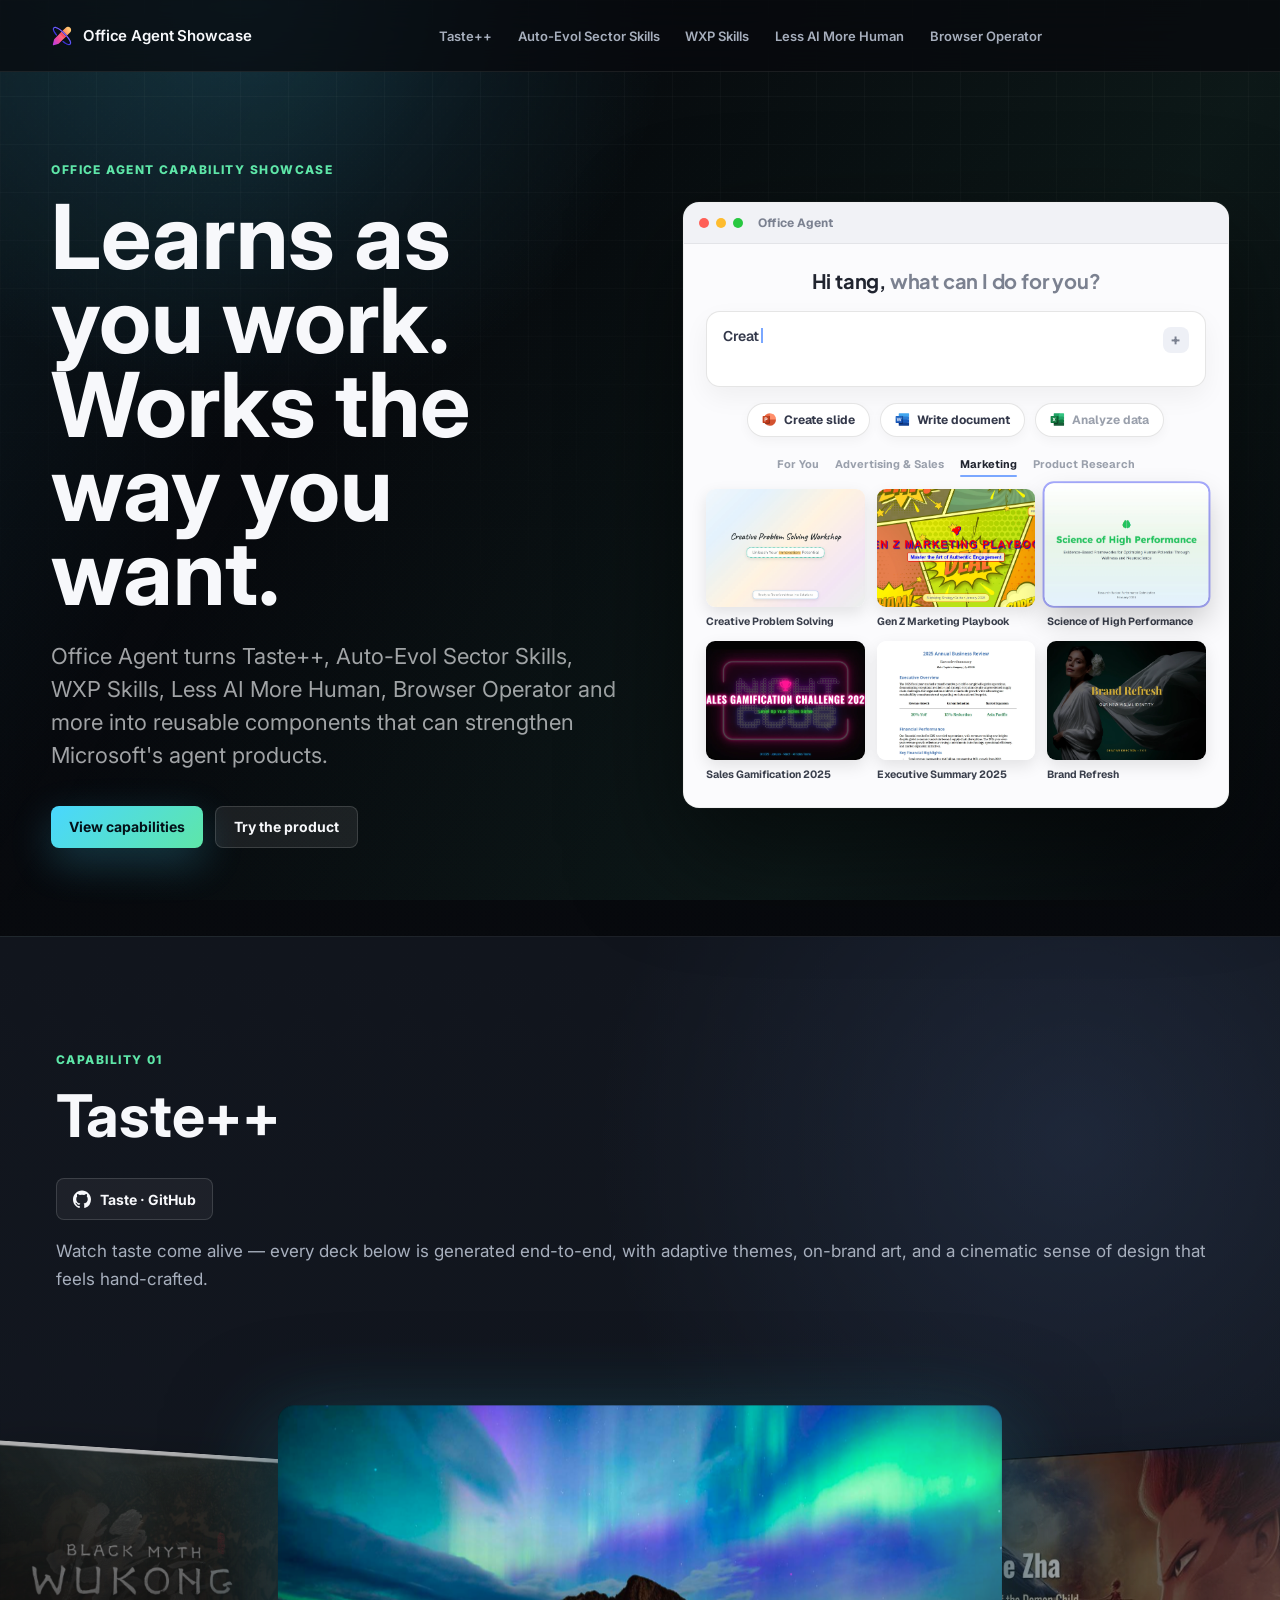
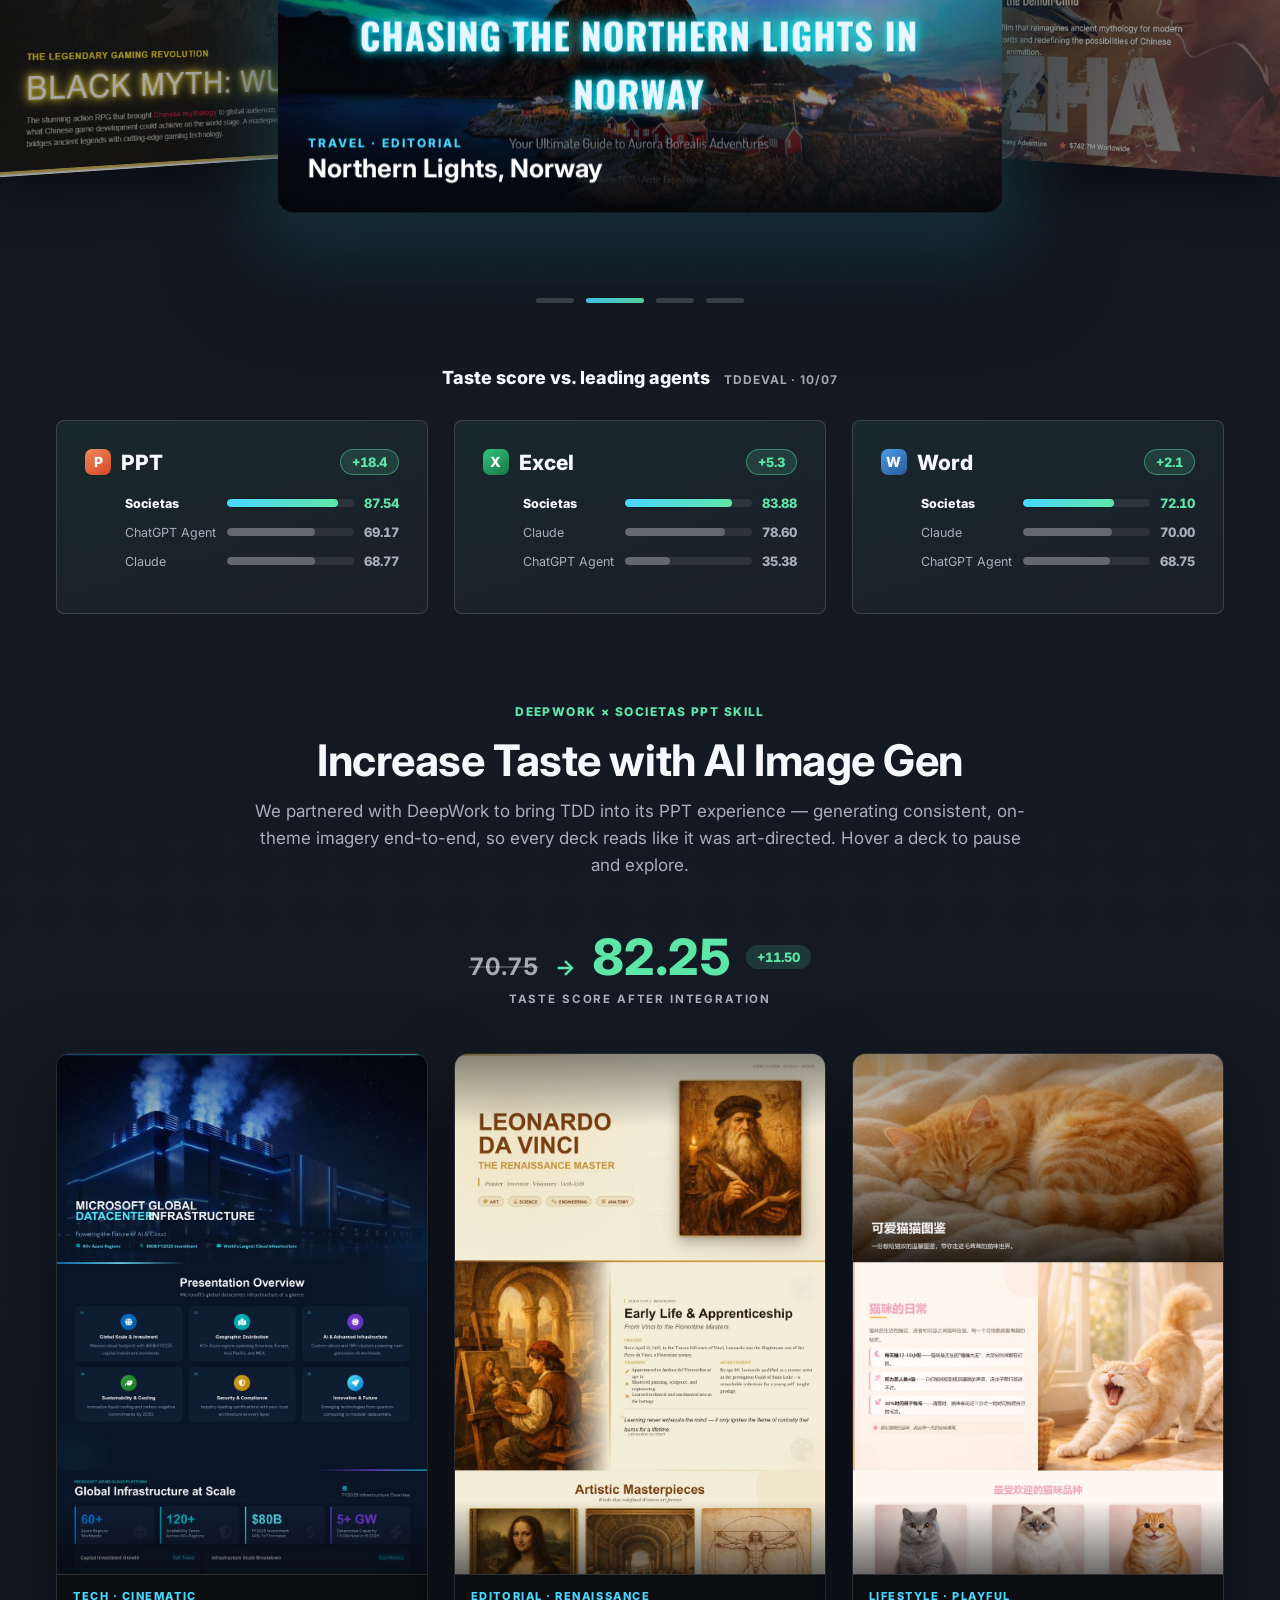
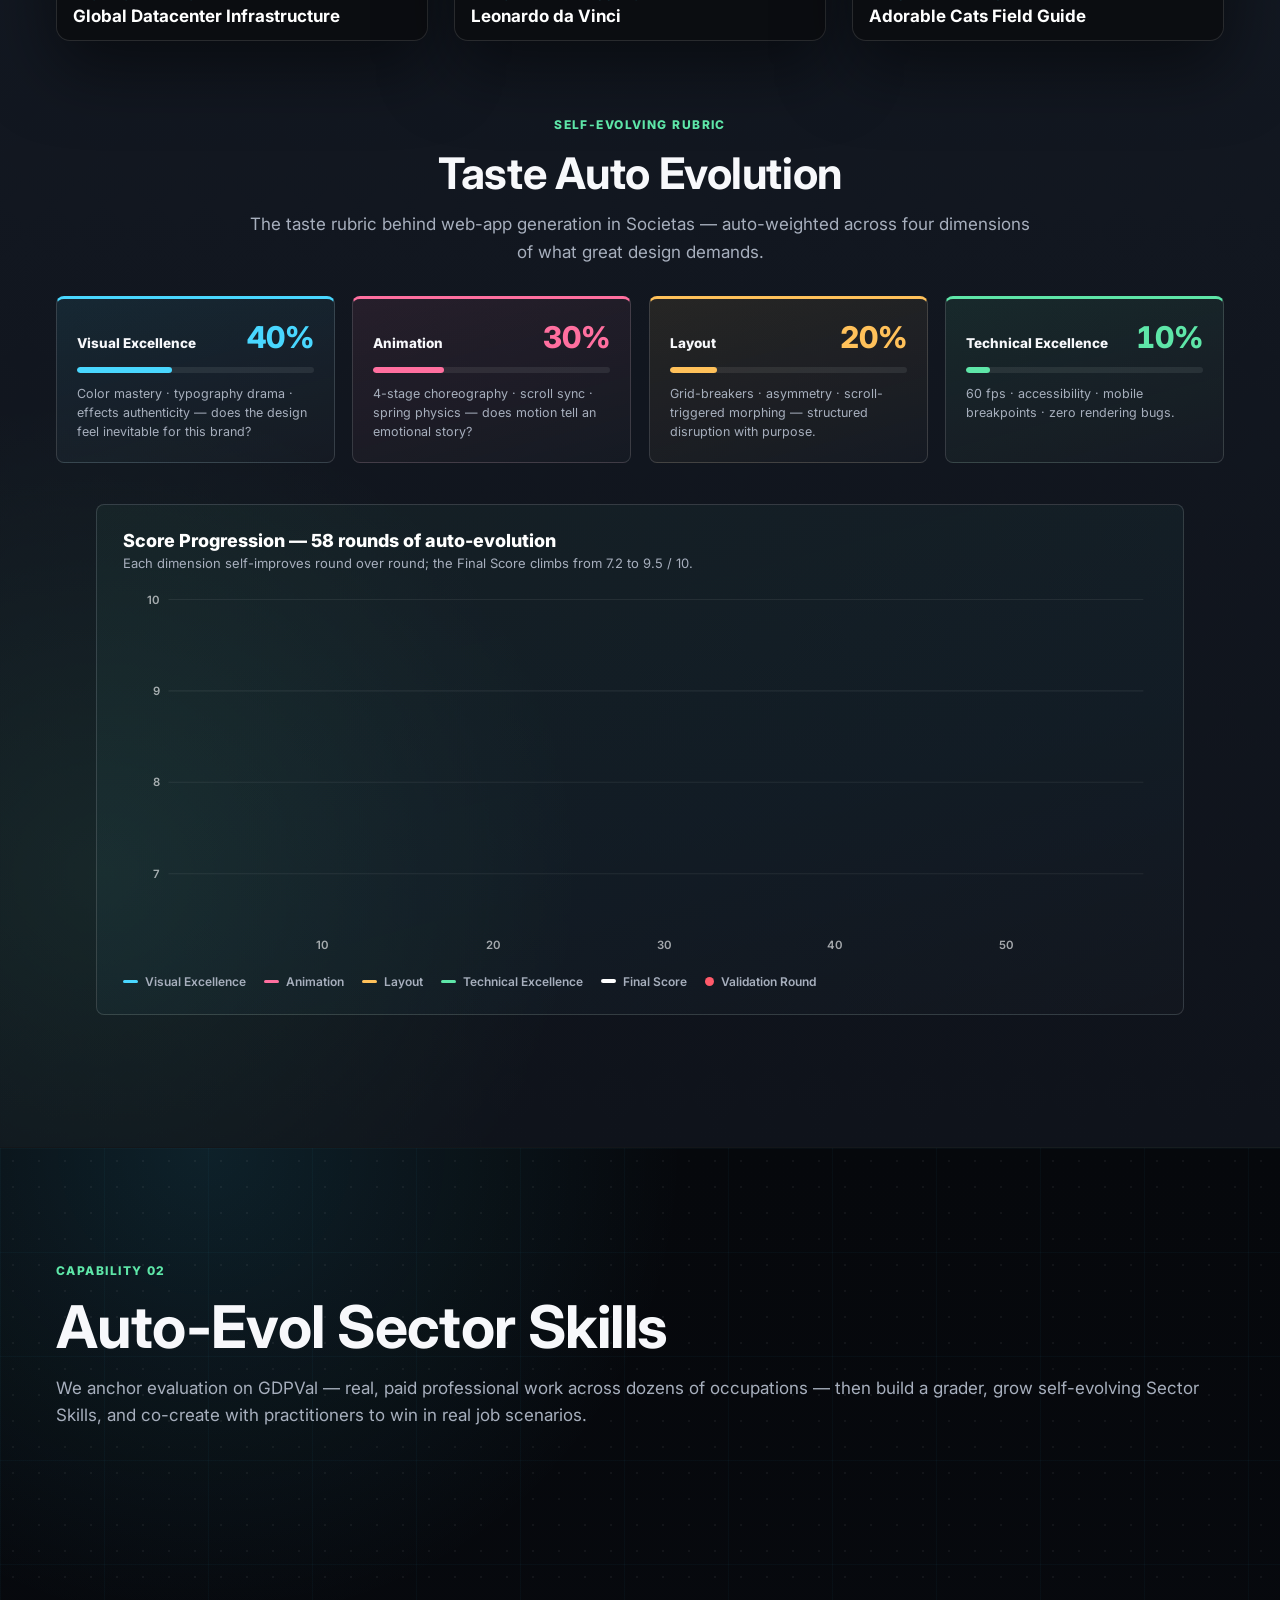
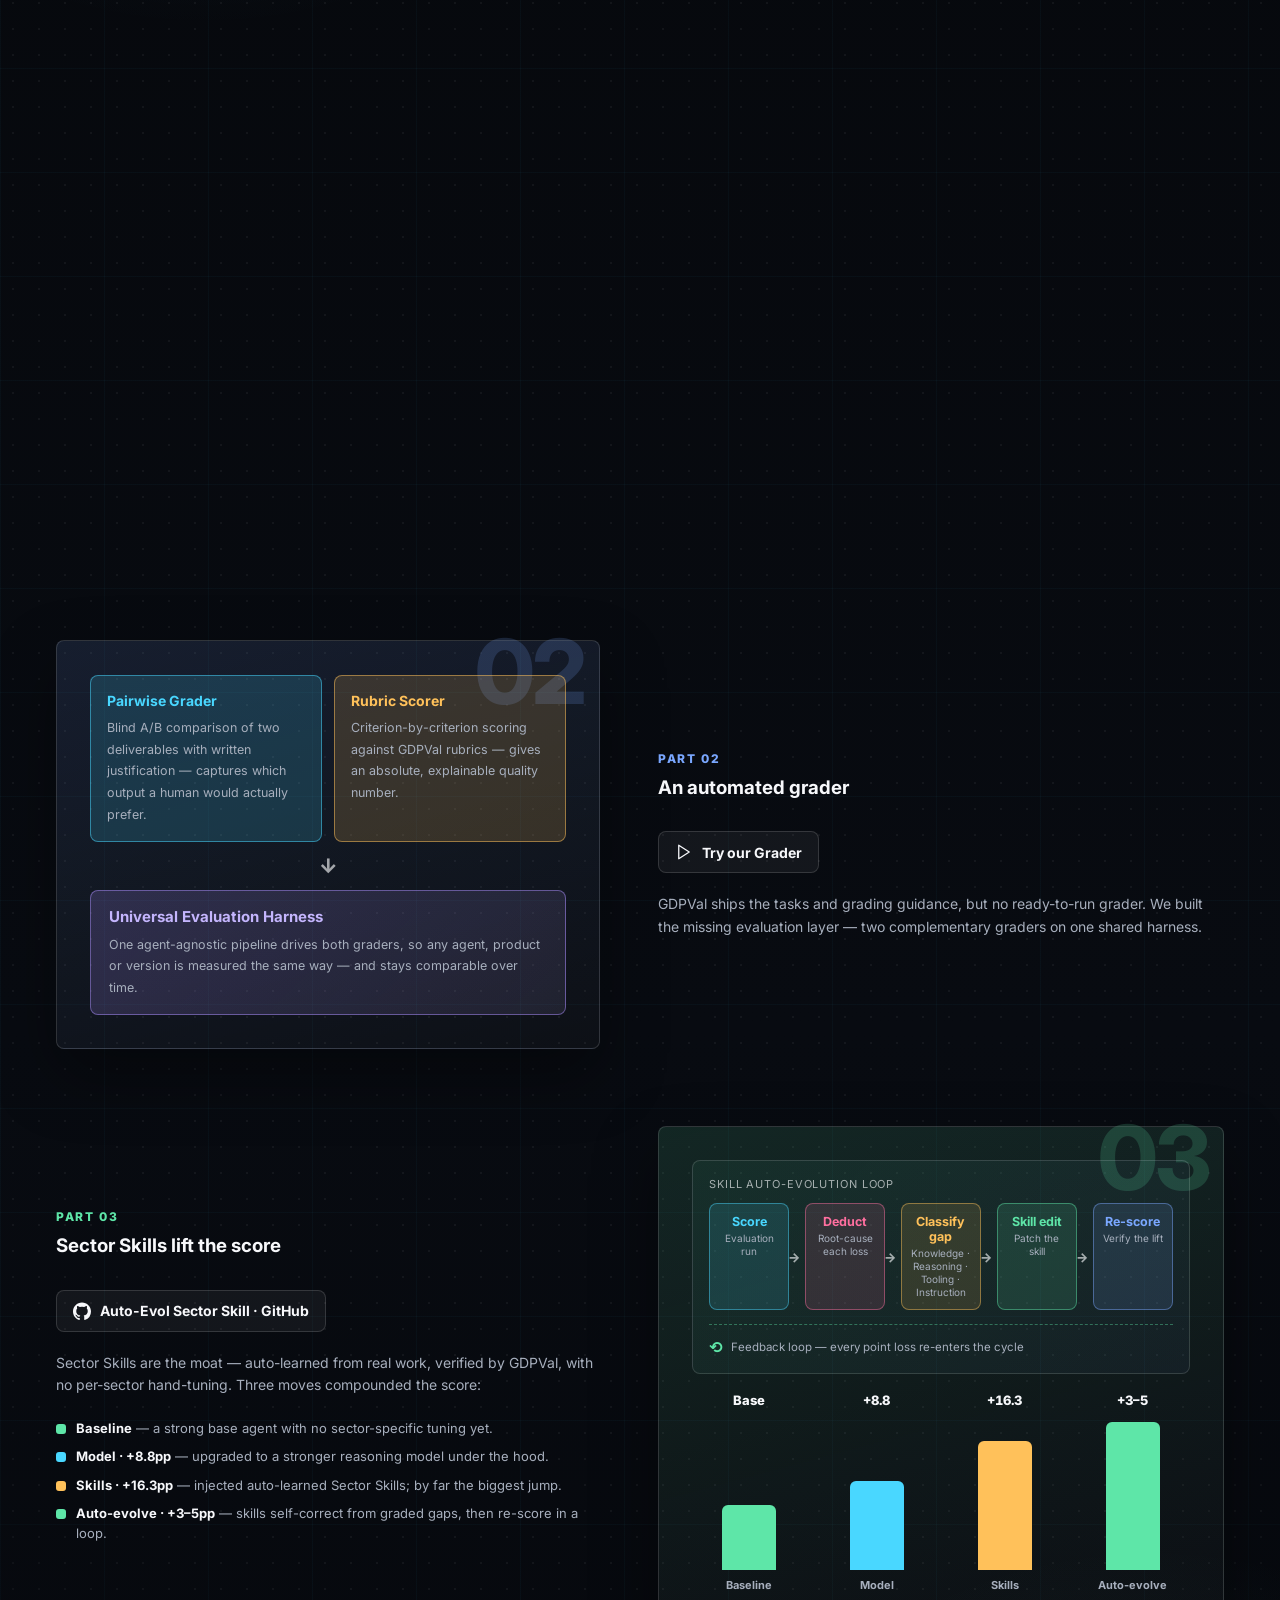
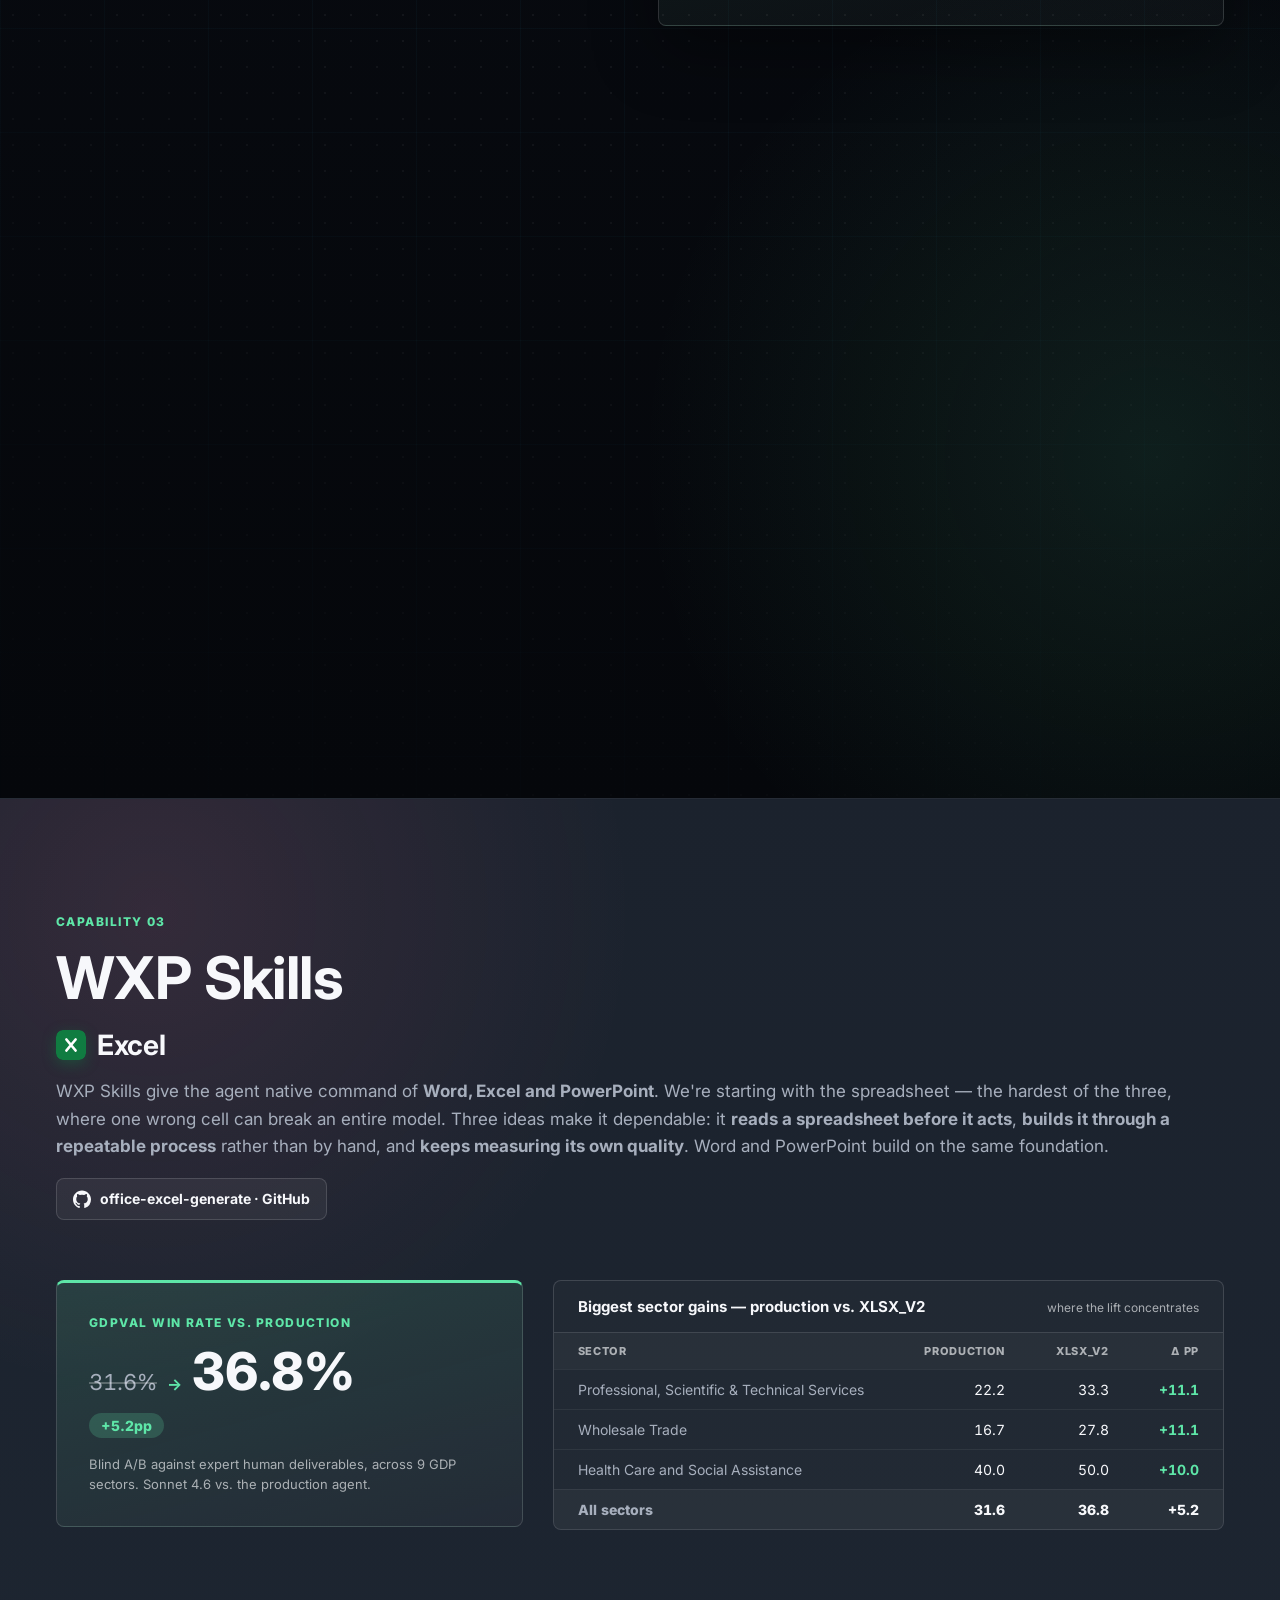
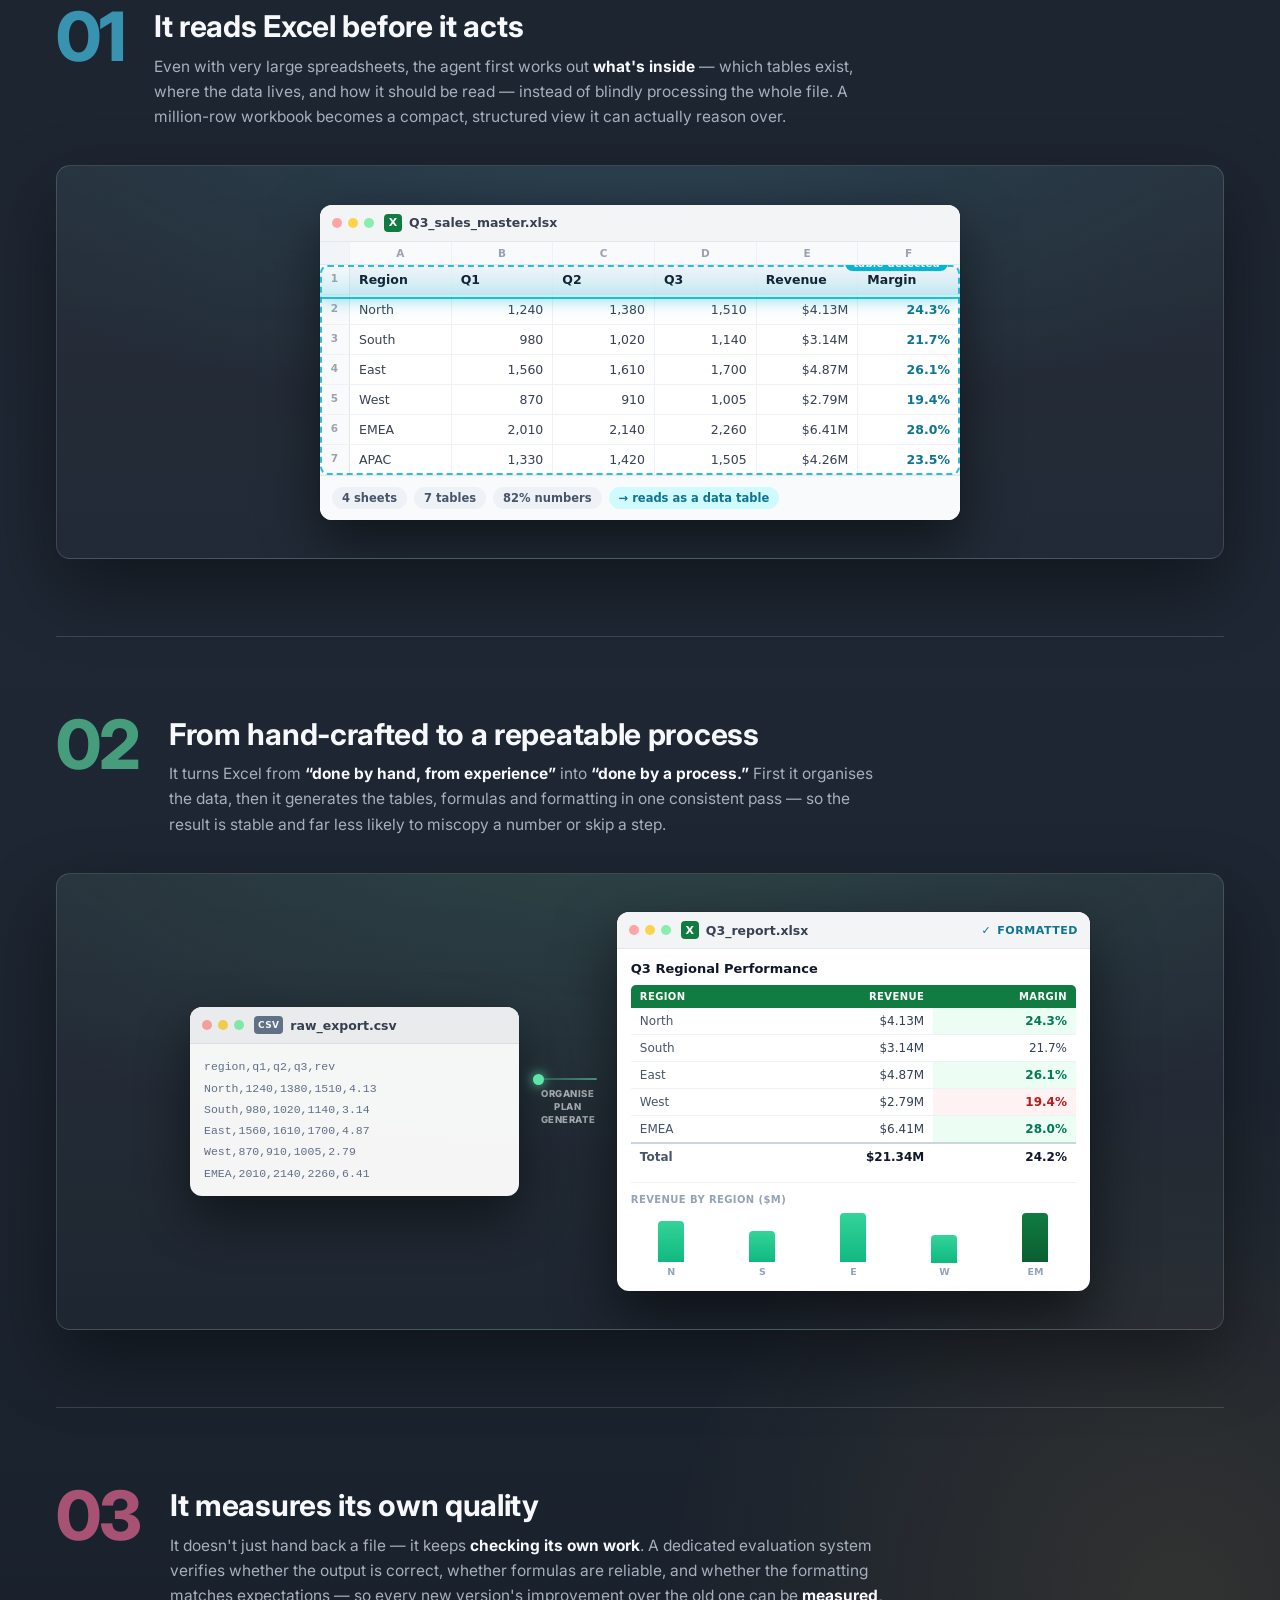
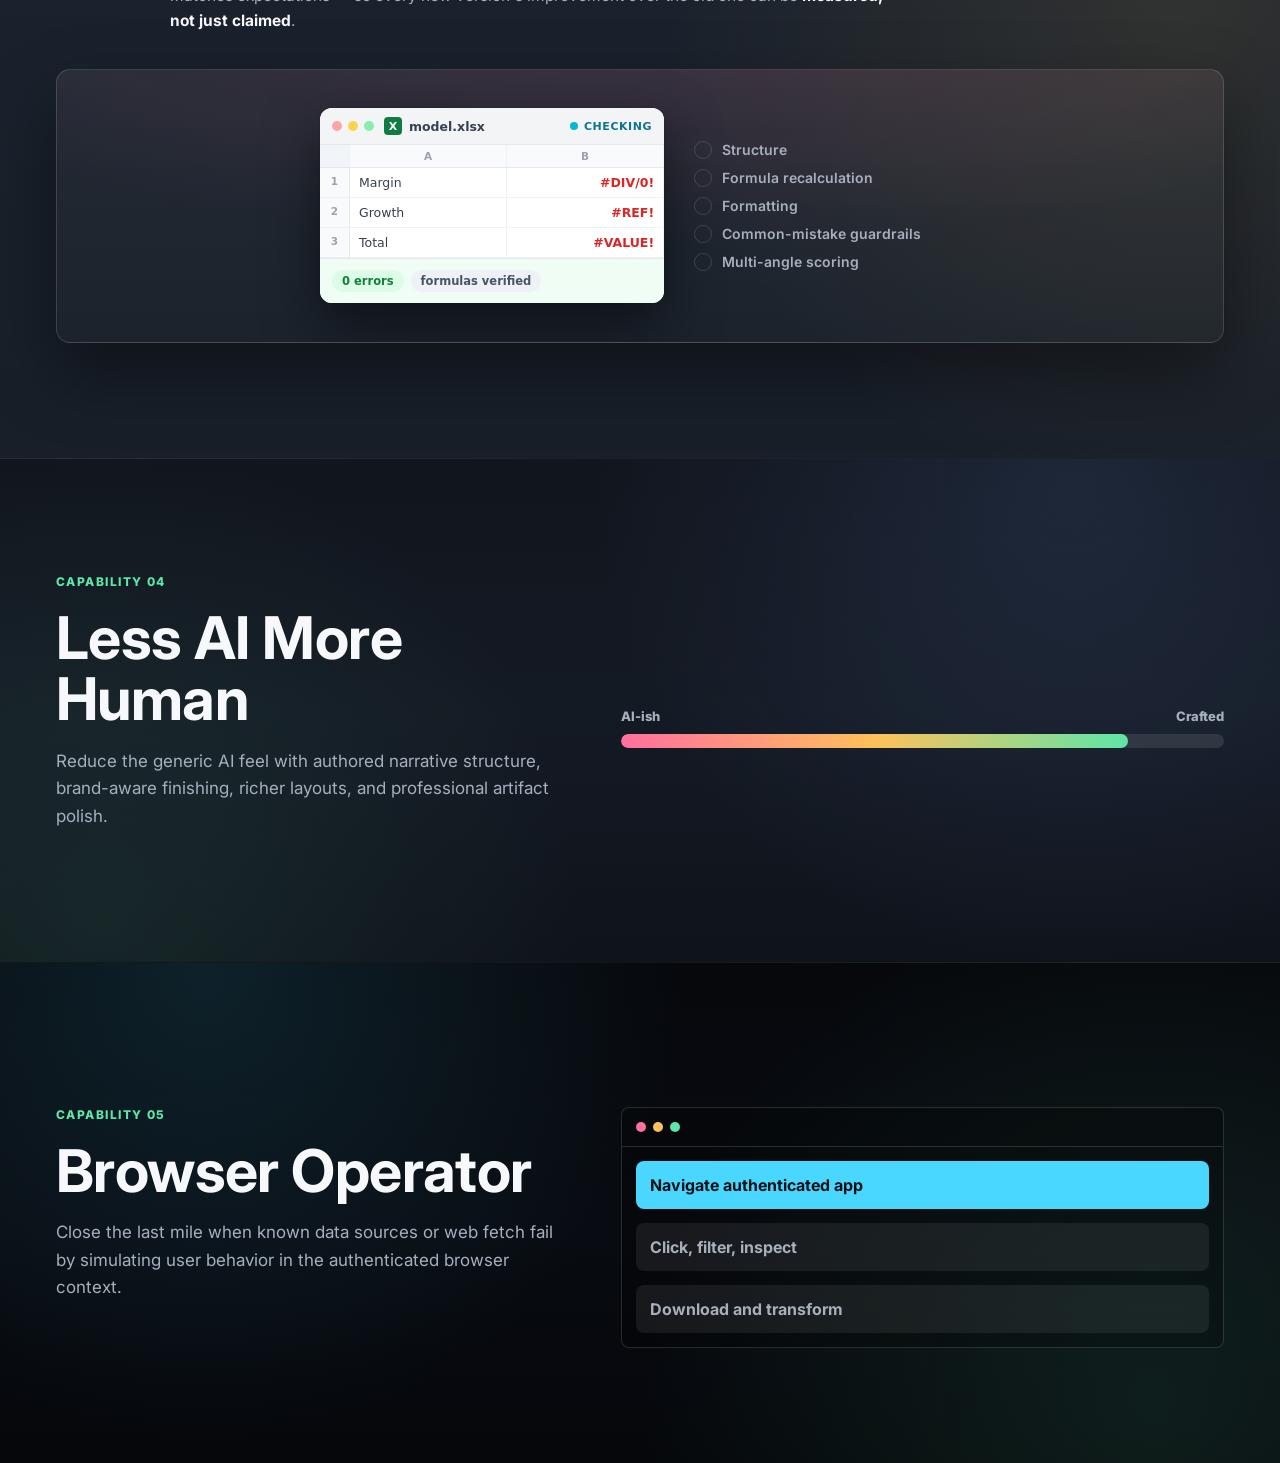
==== commit 6d06b75f: "Fix GDPVal delta: 36.8 - 31.6 = +5.2pp (was +5.3)" ====
--- a/v1/index.html
+++ b/v1/index.html
@@ -463,7 +463,7 @@
                 <span class="xl-result-arrow" aria-hidden="true">→</span>
                 <span class="xl-result-to">36.8%</span>
               </div>
-              <span class="xl-result-delta">+5.3pp</span>
+              <span class="xl-result-delta">+5.2pp</span>
               <p class="xl-result-sub">Blind A/B against expert human deliverables, across 9 GDP sectors. Sonnet 4.6 vs. the production agent.</p>
             </div>
             <figure class="xl-sector" aria-label="GDPVal win rate by sector">
@@ -479,7 +479,7 @@
                   <tr><td>Professional, Scientific &amp; Technical Services</td><td>22.2</td><td>33.3</td><td class="xl-d xl-d--up">+11.1</td></tr>
                   <tr><td>Wholesale Trade</td><td>16.7</td><td>27.8</td><td class="xl-d xl-d--up">+11.1</td></tr>
                   <tr><td>Health Care and Social Assistance</td><td>40.0</td><td>50.0</td><td class="xl-d xl-d--up">+10.0</td></tr>
-                  <tr class="xl-sector-total"><td>All sectors</td><td>31.6</td><td>36.8</td><td class="xl-d xl-d--up">+5.3</td></tr>
+                  <tr class="xl-sector-total"><td>All sectors</td><td>31.6</td><td>36.8</td><td class="xl-d xl-d--up">+5.2</td></tr>
                 </tbody>
               </table>
             </figure>
